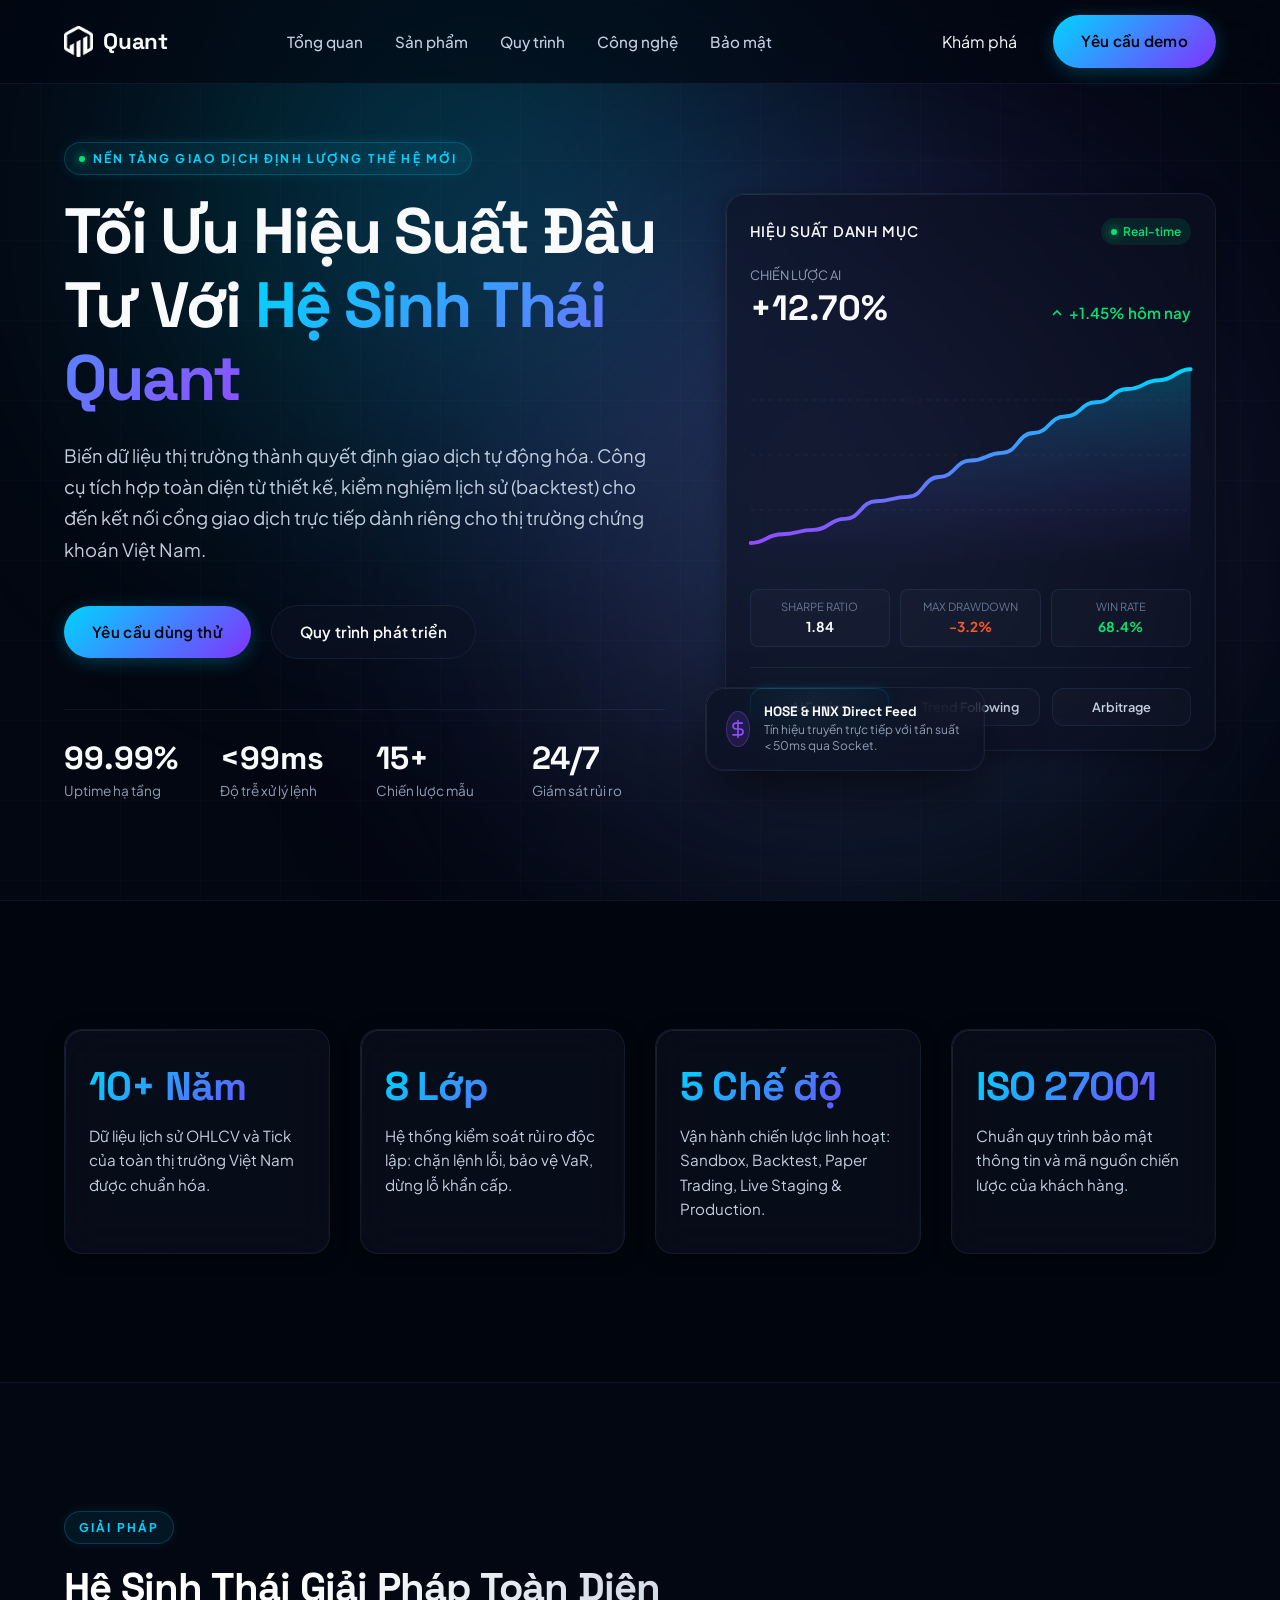
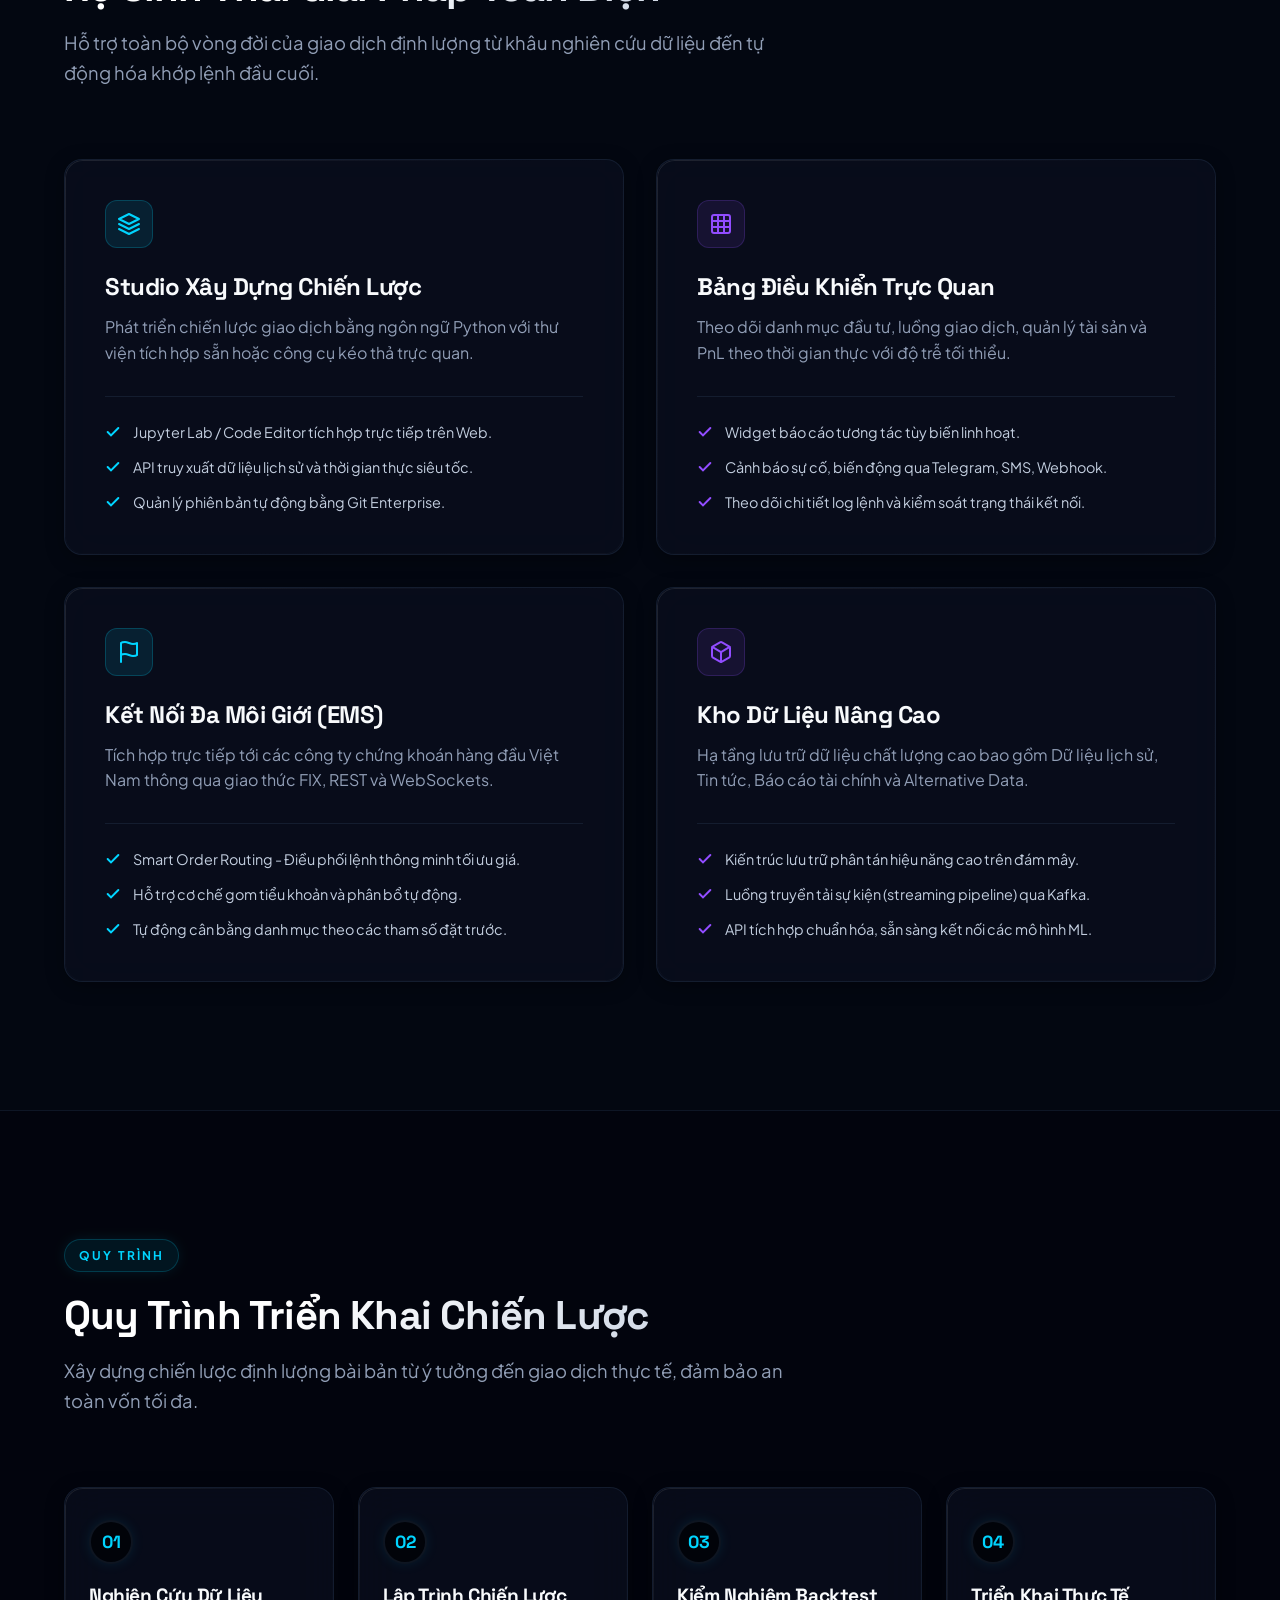
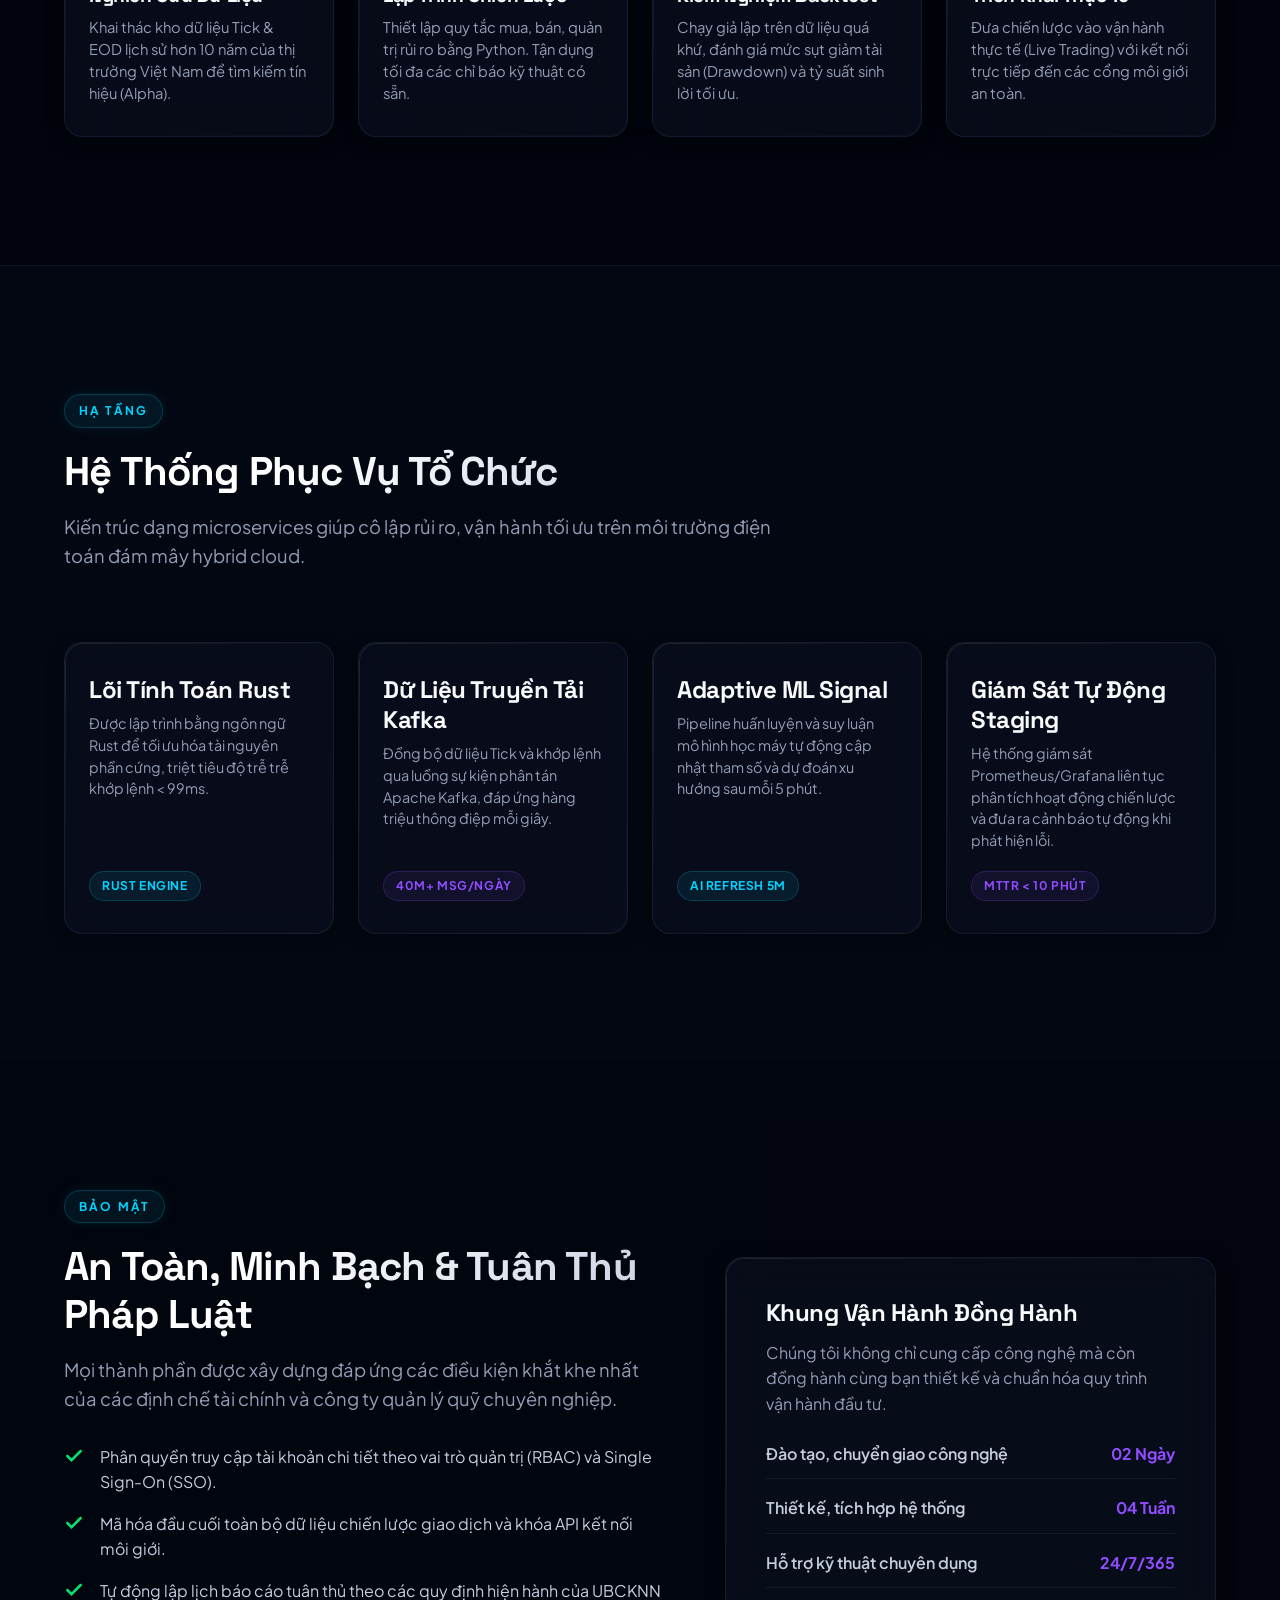
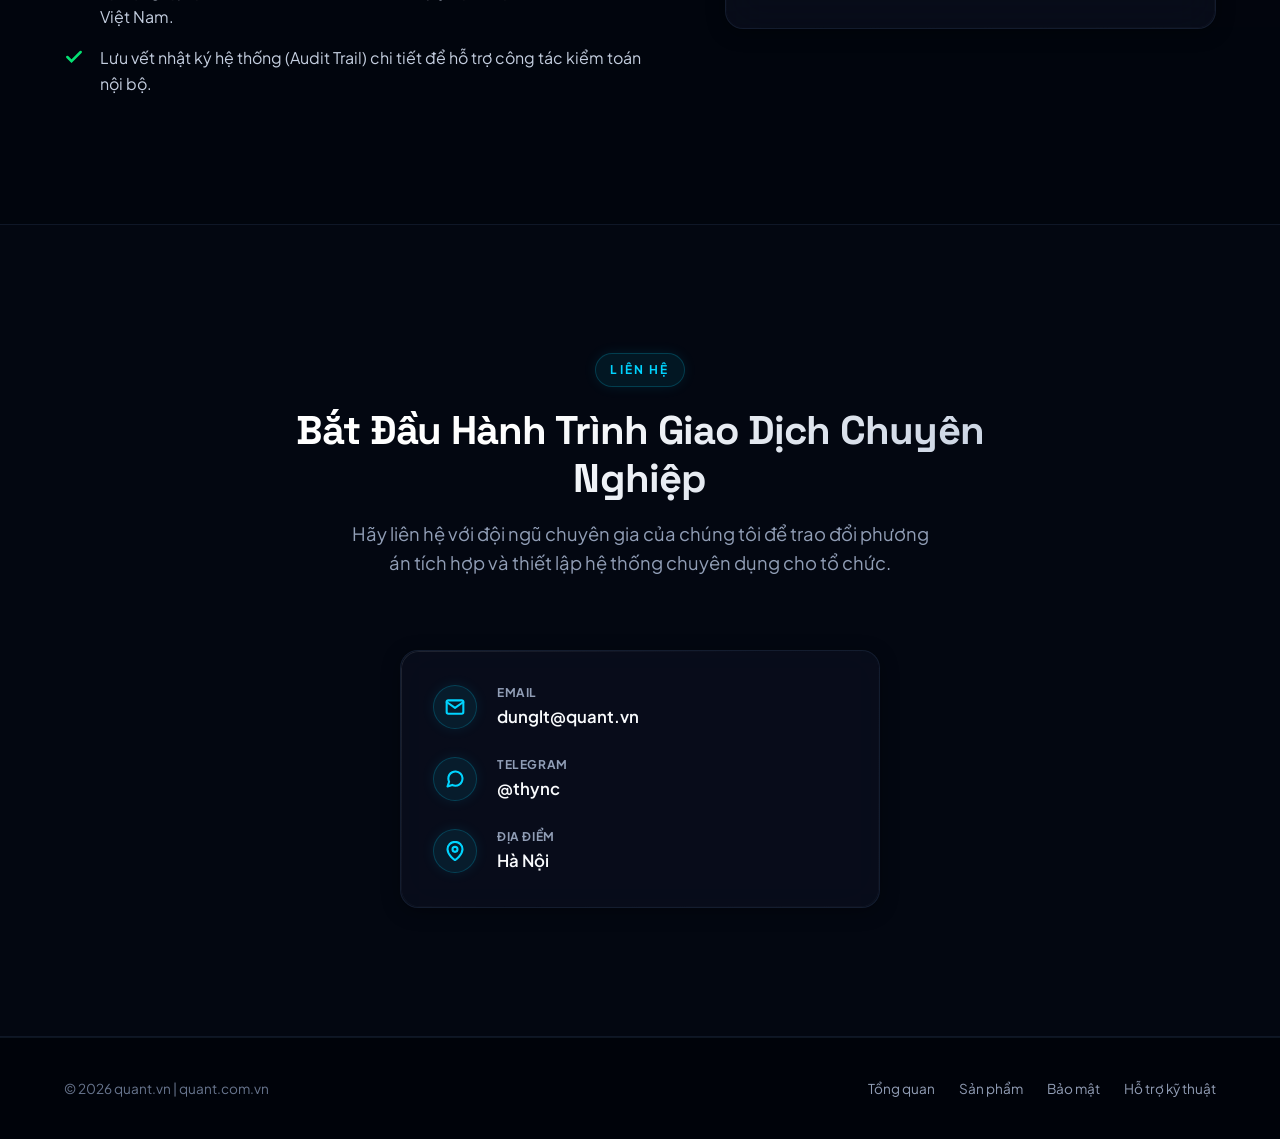
==== index.html @ c71063eb "Update UI" ====
<!DOCTYPE html>
<html lang="vi">

<head>
    <meta charset="utf-8">
    <meta name="viewport" content="width=device-width, initial-scale=1">
    <title>Quant | Hệ Sinh Thái Giao Dịch Định Lượng Chuyên Nghiệp</title>
    <meta name="description"
        content="Hệ sinh thái Quant Trading giúp triển khai giao dịch tự động, quản trị rủi ro đa tầng và tối ưu hóa hiệu suất đầu tư bằng dữ liệu thời gian thực." />
    <link rel="icon" type="image/png" href="favicon.png">

    <!-- Google Fonts -->
    <link rel="preconnect" href="https://fonts.googleapis.com">
    <link rel="preconnect" href="https://fonts.gstatic.com" crossorigin>
    <link
        href="https://fonts.googleapis.com/css2?family=Plus+Jakarta+Sans:wght@300;400;500;600;700;800&family=Space+Grotesk:wght@400;500;600;700&display=swap"
        rel="stylesheet">

    <link rel="stylesheet" href="css/normalize.css">
    <link rel="stylesheet" href="css/style.css">
</head>

<body>

    <!-- Ambient Glow Effects & Background Grid -->
    <div class="ambient-bg">
        <div class="ambient-blob blob-cyan"></div>
        <div class="ambient-blob blob-purple"></div>
        <div class="ambient-blob blob-emerald"></div>
    </div>
    <div class="grid-overlay"></div>

    <!-- Navigation Header -->
    <header class="site-header" id="site-header">
        <div class="container nav-container">
            <a class="logo" href="#tong-quan" aria-label="Quant Trading">
                <img src="images/logo.png" alt="" aria-hidden="true">
                <span>Quant</span>
            </a>

            <nav class="site-nav" id="primary-navigation" aria-label="Điều hướng chính">
                <ul>
                    <li><a href="#tong-quan">Tổng quan</a></li>
                    <li><a href="#san-pham">Sản phẩm</a></li>
                    <li><a href="#chien-luoc">Quy trình</a></li>
                    <li><a href="#nen-tang">Công nghệ</a></li>
                    <li><a href="#bao-mat">Bảo mật</a></li>
                    <li><a href="#lien-he" class="mobile-only">Liên hệ</a></li>
                </ul>
                <div class="site-nav-footer mobile-only">
                    <a class="btn btn-primary" href="#lien-he">Yêu cầu demo</a>
                </div>
            </nav>

            <div class="header-actions">
                <a class="btn-text" href="#san-pham">Khám phá</a>
                <a class="btn btn-primary" href="#lien-he">Yêu cầu demo</a>
            </div>

            <button class="nav-toggle" id="nav-toggle-btn" type="button" aria-expanded="false"
                aria-controls="primary-navigation" aria-label="Mở thực đơn">
                <span></span>
                <span></span>
                <span></span>
            </button>
        </div>
    </header>

    <main>
        <!-- Hero Section -->
        <section class="hero" id="tong-quan">
            <div class="container hero-layout">
                <div class="hero-content">
                    <span class="section-badge">
                        <span class="pulse-indicator"></span>
                        Nền tảng giao dịch định lượng thế hệ mới
                    </span>
                    <h1>Tối Ưu Hiệu Suất Đầu Tư Với <span class="text-gradient">Hệ Sinh Thái Quant</span></h1>
                    <p>Biến dữ liệu thị trường thành quyết định giao dịch tự động hóa. Công cụ tích hợp toàn diện từ
                        thiết kế, kiểm nghiệm lịch sử (backtest) cho đến kết nối cổng giao dịch trực tiếp dành riêng cho
                        thị trường chứng khoán Việt Nam.</p>

                    <div class="hero-actions">
                        <a class="btn btn-primary" href="#lien-he">Yêu cầu dùng thử</a>
                        <a class="btn btn-secondary" href="#chien-luoc">Quy trình phát triển</a>
                    </div>

                    <ul class="hero-highlights">
                        <li>
                            <strong>99.99%</strong>
                            <span>Uptime hạ tầng</span>
                        </li>
                        <li>
                            <strong>&lt;99ms</strong>
                            <span>Độ trễ xử lý lệnh</span>
                        </li>
                        <li>
                            <strong>15+</strong>
                            <span>Chiến lược mẫu</span>
                        </li>
                        <li>
                            <strong>24/7</strong>
                            <span>Giám sát rủi ro</span>
                        </li>
                    </ul>
                </div>

                <div class="hero-visual">
                    <div class="glass-card chart-widget">
                        <div class="widget-header">
                            <span class="widget-title">Hiệu suất danh mục</span>
                            <span class="widget-status">
                                <span class="pulse-indicator"></span>
                                Real-time
                            </span>
                        </div>

                        <div class="widget-display">
                            <div>
                                <span id="hero-pnl-label"
                                    style="font-size: 0.8rem; color: var(--text-muted); display: block; text-transform: uppercase; margin-bottom: 4px;">Chiến
                                    lược AI</span>
                                <div class="pnl-value" id="hero-pnl-val">+12.70%</div>
                            </div>
                            <div class="pnl-change" id="hero-pnl-change">
                                <svg width="16" height="16" viewBox="0 0 24 24" fill="none" stroke="currentColor"
                                    stroke-width="2.5">
                                    <path d="M18 15l-6-6-6 6" />
                                </svg>
                                <span>+1.45% hôm nay</span>
                            </div>
                        </div>

                        <!-- Simulated PnL Graph (SVG) -->
                        <div class="chart-container">
                            <svg class="chart-svg" id="hero-chart" viewBox="0 0 400 200">
                                <defs>
                                    <linearGradient id="chart-gradient" x1="0" y1="0" x2="0" y2="1">
                                        <stop offset="0%" stop-color="hsl(190, 100%, 50%)" />
                                        <stop offset="100%" stop-color="hsl(263, 100%, 65%)" />
                                    </linearGradient>
                                    <linearGradient id="chart-fill-gradient" x1="0" y1="0" x2="0" y2="1">
                                        <stop offset="0%" stop-color="hsla(190, 100%, 50%, 0.25)" />
                                        <stop offset="100%" stop-color="hsla(263, 100%, 65%, 0.0)" />
                                    </linearGradient>
                                </defs>
                                <!-- Grid Lines -->
                                <line x1="0" y1="50" x2="400" y2="50" class="chart-grid-line" />
                                <line x1="0" y1="100" x2="400" y2="100" class="chart-grid-line" />
                                <line x1="0" y1="150" x2="400" y2="150" class="chart-grid-line" />

                                <!-- Filled Area under Path -->
                                <path id="hero-chart-fill" class="chart-path-fill" d="M 0 200 L 0 200 Z" />
                                <!-- Stroke Path -->
                                <path id="hero-chart-line" class="chart-path-line" d="M 0 200" />
                            </svg>
                        </div>

                        <!-- Mini metrics -->
                        <div class="audit-metrics" style="margin-bottom: 20px; font-size: 0.85rem;">
                            <div
                                style="display: grid; grid-template-columns: repeat(3, 1fr); gap: 10px; text-align: center;">
                                <div
                                    style="background: rgba(255,255,255,0.02); border: 1px solid var(--border-light); padding: 8px; border-radius: var(--radius-xs);">
                                    <span
                                        style="display:block; font-size: 0.7rem; color: var(--text-dim); text-transform: uppercase;">Sharpe
                                        Ratio</span>
                                    <strong id="hero-sharpe" style="color: var(--text-primary);">1.84</strong>
                                </div>
                                <div
                                    style="background: rgba(255,255,255,0.02); border: 1px solid var(--border-light); padding: 8px; border-radius: var(--radius-xs);">
                                    <span
                                        style="display:block; font-size: 0.7rem; color: var(--text-dim); text-transform: uppercase;">Max
                                        Drawdown</span>
                                    <strong id="hero-dd" style="color: var(--accent-orange);">-3.2%</strong>
                                </div>
                                <div
                                    style="background: rgba(255,255,255,0.02); border: 1px solid var(--border-light); padding: 8px; border-radius: var(--radius-xs);">
                                    <span
                                        style="display:block; font-size: 0.7rem; color: var(--text-dim); text-transform: uppercase;">Win
                                        Rate</span>
                                    <strong id="hero-winrate" style="color: var(--tertiary);">68.4%</strong>
                                </div>
                            </div>
                        </div>

                        <!-- Selectors to switch simulation dataset -->
                        <div class="chart-selectors">
                            <button type="button" class="selector-btn active" data-strategy="ai">AI Engine</button>
                            <button type="button" class="selector-btn" data-strategy="trend">Trend Following</button>
                            <button type="button" class="selector-btn" data-strategy="arb">Arbitrage</button>
                        </div>
                    </div>

                    <!-- Floating Badge Pill -->
                    <div class="glass-card hero-badge-pill">
                        <div class="badge-pill-icon">
                            <svg width="20" height="20" viewBox="0 0 24 24" fill="none" stroke="currentColor"
                                stroke-width="2" stroke-linecap="round" stroke-linejoin="round">
                                <path d="M12 2v20M17 5H9.5a3.5 3.5 0 0 0 0 7h5a3.5 3.5 0 0 1 0 7H6" />
                            </svg>
                        </div>
                        <div class="badge-pill-content">
                            <span>HOSE &amp; HNX Direct Feed</span>
                            <p>Tín hiệu truyền trực tiếp với tần suất &lt; 50ms qua Socket.</p>
                        </div>
                    </div>
                </div>
            </div>
        </section>

        <!-- Metrics Section -->
        <section class="section metrics-section">
            <div class="container metrics-grid">
                <div class="glass-card metric-card">
                    <h3>10+ Năm</h3>
                    <p>Dữ liệu lịch sử OHLCV và Tick của toàn thị trường Việt Nam được chuẩn hóa.</p>
                </div>
                <div class="glass-card metric-card">
                    <h3>8 Lớp</h3>
                    <p>Hệ thống kiểm soát rủi ro độc lập: chặn lệnh lỗi, bảo vệ VaR, dừng lỗ khẩn cấp.</p>
                </div>
                <div class="glass-card metric-card">
                    <h3>5 Chế độ</h3>
                    <p>Vận hành chiến lược linh hoạt: Sandbox, Backtest, Paper Trading, Live Staging &amp; Production.
                    </p>
                </div>
                <div class="glass-card metric-card">
                    <h3>ISO 27001</h3>
                    <p>Chuẩn quy trình bảo mật thông tin và mã nguồn chiến lược của khách hàng.</p>
                </div>
            </div>
        </section>

        <!-- Product Features Section -->
        <section class="section" id="san-pham">
            <div class="container">
                <div class="section-heading">
                    <span class="section-badge">Giải pháp</span>
                    <h2 class="section-title">Hệ Sinh Thái Giải Pháp Toàn Diện</h2>
                    <p class="section-desc">Hỗ trợ toàn bộ vòng đời của giao dịch định lượng từ khâu nghiên cứu dữ liệu
                        đến tự động hóa khớp lệnh đầu cuối.</p>
                </div>

                <div class="features-grid">
                    <!-- Feature Card 1 -->
                    <div class="glass-card feature-card">
                        <div class="feature-header">
                            <div class="feature-icon-box">
                                <svg width="24" height="24" viewBox="0 0 24 24" fill="none" stroke="currentColor"
                                    stroke-width="2" stroke-linecap="round" stroke-linejoin="round">
                                    <polygon points="12 2 2 7 12 12 22 7 12 2" />
                                    <polyline points="2 17 12 22 22 17" />
                                    <polyline points="2 12 12 17 22 12" />
                                </svg>
                            </div>
                            <h3>Studio Xây Dựng Chiến Lược</h3>
                            <p>Phát triển chiến lược giao dịch bằng ngôn ngữ Python với thư viện tích hợp sẵn hoặc công
                                cụ kéo thả trực quan.</p>
                        </div>
                        <ul class="feature-bullets">
                            <li>
                                <svg viewBox="0 0 24 24" fill="none" stroke="currentColor" stroke-width="3"
                                    stroke-linecap="round">
                                    <polyline points="20 6 9 17 4 12" />
                                </svg>
                                Jupyter Lab / Code Editor tích hợp trực tiếp trên Web.
                            </li>
                            <li>
                                <svg viewBox="0 0 24 24" fill="none" stroke="currentColor" stroke-width="3"
                                    stroke-linecap="round">
                                    <polyline points="20 6 9 17 4 12" />
                                </svg>
                                API truy xuất dữ liệu lịch sử và thời gian thực siêu tốc.
                            </li>
                            <li>
                                <svg viewBox="0 0 24 24" fill="none" stroke="currentColor" stroke-width="3"
                                    stroke-linecap="round">
                                    <polyline points="20 6 9 17 4 12" />
                                </svg>
                                Quản lý phiên bản tự động bằng Git Enterprise.
                            </li>
                        </ul>
                    </div>

                    <!-- Feature Card 2 -->
                    <div class="glass-card feature-card">
                        <div class="feature-header">
                            <div class="feature-icon-box">
                                <svg width="24" height="24" viewBox="0 0 24 24" fill="none" stroke="currentColor"
                                    stroke-width="2" stroke-linecap="round" stroke-linejoin="round">
                                    <rect x="3" y="3" width="18" height="18" rx="2" ry="2" />
                                    <line x1="9" y1="3" x2="9" y2="21" />
                                    <line x1="15" y1="3" x2="15" y2="21" />
                                    <line x1="3" y1="9" x2="21" y2="9" />
                                    <line x1="3" y1="15" x2="21" y2="15" />
                                </svg>
                            </div>
                            <h3>Bảng Điều Khiển Trực Quan</h3>
                            <p>Theo dõi danh mục đầu tư, luồng giao dịch, quản lý tài sản và PnL theo thời gian thực với
                                độ trễ tối thiểu.</p>
                        </div>
                        <ul class="feature-bullets">
                            <li>
                                <svg viewBox="0 0 24 24" fill="none" stroke="currentColor" stroke-width="3"
                                    stroke-linecap="round">
                                    <polyline points="20 6 9 17 4 12" />
                                </svg>
                                Widget báo cáo tương tác tùy biến linh hoạt.
                            </li>
                            <li>
                                <svg viewBox="0 0 24 24" fill="none" stroke="currentColor" stroke-width="3"
                                    stroke-linecap="round">
                                    <polyline points="20 6 9 17 4 12" />
                                </svg>
                                Cảnh báo sự cố, biến động qua Telegram, SMS, Webhook.
                            </li>
                            <li>
                                <svg viewBox="0 0 24 24" fill="none" stroke="currentColor" stroke-width="3"
                                    stroke-linecap="round">
                                    <polyline points="20 6 9 17 4 12" />
                                </svg>
                                Theo dõi chi tiết log lệnh và kiểm soát trạng thái kết nối.
                            </li>
                        </ul>
                    </div>

                    <!-- Feature Card 3 -->
                    <div class="glass-card feature-card">
                        <div class="feature-header">
                            <div class="feature-icon-box">
                                <svg width="24" height="24" viewBox="0 0 24 24" fill="none" stroke="currentColor"
                                    stroke-width="2" stroke-linecap="round" stroke-linejoin="round">
                                    <path d="M4 15s1-1 4-1 5 2 8 2 4-1 4-1V3s-1 1-4 1-5-2-8-2-4 1-4 1z" />
                                    <line x1="4" y1="22" x2="4" y2="15" />
                                </svg>
                            </div>
                            <h3>Kết Nối Đa Môi Giới (EMS)</h3>
                            <p>Tích hợp trực tiếp tới các công ty chứng khoán hàng đầu Việt Nam thông qua giao thức FIX,
                                REST và WebSockets.</p>
                        </div>
                        <ul class="feature-bullets">
                            <li>
                                <svg viewBox="0 0 24 24" fill="none" stroke="currentColor" stroke-width="3"
                                    stroke-linecap="round">
                                    <polyline points="20 6 9 17 4 12" />
                                </svg>
                                Smart Order Routing - Điều phối lệnh thông minh tối ưu giá.
                            </li>
                            <li>
                                <svg viewBox="0 0 24 24" fill="none" stroke="currentColor" stroke-width="3"
                                    stroke-linecap="round">
                                    <polyline points="20 6 9 17 4 12" />
                                </svg>
                                Hỗ trợ cơ chế gom tiểu khoản và phân bổ tự động.
                            </li>
                            <li>
                                <svg viewBox="0 0 24 24" fill="none" stroke="currentColor" stroke-width="3"
                                    stroke-linecap="round">
                                    <polyline points="20 6 9 17 4 12" />
                                </svg>
                                Tự động cân bằng danh mục theo các tham số đặt trước.
                            </li>
                        </ul>
                    </div>

                    <!-- Feature Card 4 -->
                    <div class="glass-card feature-card">
                        <div class="feature-header">
                            <div class="feature-icon-box">
                                <svg width="24" height="24" viewBox="0 0 24 24" fill="none" stroke="currentColor"
                                    stroke-width="2" stroke-linecap="round" stroke-linejoin="round">
                                    <path
                                        d="M21 16V8a2 2 0 0 0-1-1.73l-7-4a2 2 0 0 0-2 0l-7 4A2 2 0 0 0 3 8v8a2 2 0 0 0 1 1.73l7 4a2 2 0 0 0 2 0l7-4A2 2 0 0 0 21 16z" />
                                    <polyline points="3.27 6.96 12 12.01 20.73 6.96" />
                                    <line x1="12" y1="22.08" x2="12" y2="12" />
                                </svg>
                            </div>
                            <h3>Kho Dữ Liệu Nâng Cao</h3>
                            <p>Hạ tầng lưu trữ dữ liệu chất lượng cao bao gồm Dữ liệu lịch sử, Tin tức, Báo cáo tài
                                chính và Alternative Data.</p>
                        </div>
                        <ul class="feature-bullets">
                            <li>
                                <svg viewBox="0 0 24 24" fill="none" stroke="currentColor" stroke-width="3"
                                    stroke-linecap="round">
                                    <polyline points="20 6 9 17 4 12" />
                                </svg>
                                Kiến trúc lưu trữ phân tán hiệu năng cao trên đám mây.
                            </li>
                            <li>
                                <svg viewBox="0 0 24 24" fill="none" stroke="currentColor" stroke-width="3"
                                    stroke-linecap="round">
                                    <polyline points="20 6 9 17 4 12" />
                                </svg>
                                Luồng truyền tải sự kiện (streaming pipeline) qua Kafka.
                            </li>
                            <li>
                                <svg viewBox="0 0 24 24" fill="none" stroke="currentColor" stroke-width="3"
                                    stroke-linecap="round">
                                    <polyline points="20 6 9 17 4 12" />
                                </svg>
                                API tích hợp chuẩn hóa, sẵn sàng kết nối các mô hình ML.
                            </li>
                        </ul>
                    </div>
                </div>
            </div>
        </section>

        <!-- Workflow Section -->
        <section class="section workflow" id="chien-luoc">
            <div class="container">
                <div class="section-heading">
                    <span class="section-badge">Quy trình</span>
                    <h2 class="section-title">Quy Trình Triển Khai Chiến Lược</h2>
                    <p class="section-desc">Xây dựng chiến lược định lượng bài bản từ ý tưởng đến giao dịch thực tế, đảm
                        bảo an toàn vốn tối đa.</p>
                </div>

                <div class="workflow-steps">
                    <div class="glass-card workflow-step-item">
                        <div class="step-num-badge">01</div>
                        <div class="step-content">
                            <h3>Nghiên Cứu Dữ Liệu</h3>
                            <p>Khai thác kho dữ liệu Tick &amp; EOD lịch sử hơn 10 năm của thị trường Việt Nam để tìm
                                kiếm tín hiệu (Alpha).</p>
                        </div>
                    </div>
                    <div class="glass-card workflow-step-item">
                        <div class="step-num-badge">02</div>
                        <div class="step-content">
                            <h3>Lập Trình Chiến Lược</h3>
                            <p>Thiết lập quy tắc mua, bán, quản trị rủi ro bằng Python. Tận dụng tối đa các chỉ báo kỹ
                                thuật có sẵn.</p>
                        </div>
                    </div>
                    <div class="glass-card workflow-step-item">
                        <div class="step-num-badge">03</div>
                        <div class="step-content">
                            <h3>Kiểm Nghiệm Backtest</h3>
                            <p>Chạy giả lập trên dữ liệu quá khứ, đánh giá mức sụt giảm tài sản (Drawdown) và tỷ suất
                                sinh lời tối ưu.</p>
                        </div>
                    </div>
                    <div class="glass-card workflow-step-item">
                        <div class="step-num-badge">04</div>
                        <div class="step-content">
                            <h3>Triển Khai Thực Tế</h3>
                            <p>Đưa chiến lược vào vận hành thực tế (Live Trading) với kết nối trực tiếp đến các cổng môi
                                giới an toàn.</p>
                        </div>
                    </div>
                </div>
            </div>
        </section>

        <!-- Architecture/Technology Section -->
        <section class="section platform" id="nen-tang">
            <div class="container">
                <div class="section-heading">
                    <span class="section-badge">Hạ tầng</span>
                    <h2 class="section-title">Hệ Thống Phục Vụ Tổ Chức</h2>
                    <p class="section-desc">Kiến trúc dạng microservices giúp cô lập rủi ro, vận hành tối ưu trên môi
                        trường điện toán đám mây hybrid cloud.</p>
                </div>

                <div class="platform-grid">
                    <!-- Core compute -->
                    <div class="glass-card platform-card">
                        <div class="platform-card-header">
                            <h3 style="margin-bottom: 8px;">Lõi Tính Toán Rust</h3>
                            <p>Được lập trình bằng ngôn ngữ Rust để tối ưu hóa tài nguyên phần cứng, triệt tiêu độ trễ
                                trễ khớp lệnh &lt; 99ms.</p>
                        </div>
                        <span class="chip-tag">Rust Engine</span>
                    </div>

                    <!-- Distributed database -->
                    <div class="glass-card platform-card">
                        <div class="platform-card-header">
                            <h3 style="margin-bottom: 8px;">Dữ Liệu Truyền Tải Kafka</h3>
                            <p>Đồng bộ dữ liệu Tick và khớp lệnh qua luồng sự kiện phân tán Apache Kafka, đáp ứng hàng
                                triệu thông điệp mỗi giây.</p>
                        </div>
                        <span class="chip-tag">40M+ Msg/Ngày</span>
                    </div>

                    <!-- Machine learning signals -->
                    <div class="glass-card platform-card">
                        <div class="platform-card-header">
                            <h3 style="margin-bottom: 8px;">Adaptive ML Signal</h3>
                            <p>Pipeline huấn luyện và suy luận mô hình học máy tự động cập nhật tham số và dự đoán xu
                                hướng sau mỗi 5 phút.</p>
                        </div>
                        <span class="chip-tag">AI Refresh 5m</span>
                    </div>

                    <!-- Observability DevOps -->
                    <div class="glass-card platform-card">
                        <div class="platform-card-header">
                            <h3 style="margin-bottom: 8px;">Giám Sát Tự Động Staging</h3>
                            <p>Hệ thống giám sát Prometheus/Grafana liên tục phân tích hoạt động chiến lược và đưa ra
                                cảnh báo tự động khi phát hiện lỗi.</p>
                        </div>
                        <span class="chip-tag">MTTR &lt; 10 Phút</span>
                    </div>
                </div>
            </div>
        </section>

        <!-- Compliance & Security Section -->
        <section class="section compliance" id="bao-mat">
            <div class="container compliance-grid">
                <div>
                    <span class="section-badge">Bảo mật</span>
                    <h2 class="section-title">An Toàn, Minh Bạch &amp; Tuân Thủ Pháp Luật</h2>
                    <p class="section-desc">Mọi thành phần được xây dựng đáp ứng các điều kiện khắt khe nhất của các
                        định chế tài chính và công ty quản lý quỹ chuyên nghiệp.</p>

                    <ul class="compliance-list">
                        <li>
                            <svg viewBox="0 0 24 24" fill="none" stroke="currentColor" stroke-width="3"
                                stroke-linecap="round">
                                <polyline points="20 6 9 17 4 12" />
                            </svg>
                            Phân quyền truy cập tài khoản chi tiết theo vai trò quản trị (RBAC) và Single Sign-On (SSO).
                        </li>
                        <li>
                            <svg viewBox="0 0 24 24" fill="none" stroke="currentColor" stroke-width="3"
                                stroke-linecap="round">
                                <polyline points="20 6 9 17 4 12" />
                            </svg>
                            Mã hóa đầu cuối toàn bộ dữ liệu chiến lược giao dịch và khóa API kết nối môi giới.
                        </li>
                        <li>
                            <svg viewBox="0 0 24 24" fill="none" stroke="currentColor" stroke-width="3"
                                stroke-linecap="round">
                                <polyline points="20 6 9 17 4 12" />
                            </svg>
                            Tự động lập lịch báo cáo tuân thủ theo các quy định hiện hành của UBCKNN Việt Nam.
                        </li>
                        <li>
                            <svg viewBox="0 0 24 24" fill="none" stroke="currentColor" stroke-width="3"
                                stroke-linecap="round">
                                <polyline points="20 6 9 17 4 12" />
                            </svg>
                            Lưu vết nhật ký hệ thống (Audit Trail) chi tiết để hỗ trợ công tác kiểm toán nội bộ.
                        </li>
                    </ul>
                </div>

                <div class="glass-card audit-card">
                    <h3>Khung Vận Hành Đồng Hành</h3>
                    <p>Chúng tôi không chỉ cung cấp công nghệ mà còn đồng hành cùng bạn thiết kế và chuẩn hóa quy trình
                        vận hành đầu tư.</p>

                    <dl class="audit-metrics">
                        <div class="audit-metric-row">
                            <dt>Đào tạo, chuyển giao công nghệ</dt>
                            <dd>02 Ngày</dd>
                        </div>
                        <div class="audit-metric-row">
                            <dt>Thiết kế, tích hợp hệ thống</dt>
                            <dd>04 Tuần</dd>
                        </div>
                        <div class="audit-metric-row">
                            <dt>Hỗ trợ kỹ thuật chuyên dụng</dt>
                            <dd>24/7/365</dd>
                        </div>
                    </dl>
                </div>
            </div>
        </section>

        <!-- CTA & Contact Section -->
        <section class="section cta" id="lien-he">
            <div class="container" style="text-align: center;">
                <div class="section-heading" style="margin-left: auto; margin-right: auto;">
                    <span class="section-badge">Liên hệ</span>
                    <h2 class="section-title">Bắt Đầu Hành Trình Giao Dịch Chuyên Nghiệp</h2>
                    <p class="section-desc" style="max-width: 600px; margin-left: auto; margin-right: auto;">Hãy liên hệ
                        với đội ngũ chuyên gia của chúng tôi để trao đổi phương án tích hợp và thiết lập hệ thống chuyên
                        dụng cho tổ chức.</p>
                </div>

                <div class="glass-card contact-card">
                    <ul class="contact-list">
                        <li class="contact-item">
                            <div class="contact-icon-wrapper">
                                <svg width="20" height="20" viewBox="0 0 24 24" fill="none" stroke="currentColor"
                                    stroke-width="2.5" stroke-linecap="round" stroke-linejoin="round">
                                    <path
                                        d="M4 4h16c1.1 0 2 .9 2 2v12c0 1.1-.9 2-2 2H4c-1.1 0-2-.9-2-2V6c0-1.1.9-2 2-2z" />
                                    <polyline points="22,6 12,13 2,6" />
                                </svg>
                            </div>
                            <div class="contact-details">
                                <span class="contact-label">Email</span>
                                <div class="contact-value"><a href="mailto:dunglt@quant.vn">dunglt@quant.vn</a></div>
                            </div>
                        </li>

                        <li class="contact-item">
                            <div class="contact-icon-wrapper">
                                <svg width="20" height="20" viewBox="0 0 24 24" fill="none" stroke="currentColor"
                                    stroke-width="2.5" stroke-linecap="round" stroke-linejoin="round">
                                    <path
                                        d="M21 11.5a8.38 8.38 0 0 1-.9 3.8 8.5 8.5 0 0 1-7.6 4.7 8.38 8.38 0 0 1-3.8-.9L3 21l1.9-5.7a8.38 8.38 0 0 1-.9-3.8 8.5 8.5 0 0 1 4.7-7.6 8.38 8.38 0 0 1 3.8-.9h.5a8.48 8.48 0 0 1 8 8v.5z" />
                                </svg>
                            </div>
                            <div class="contact-details">
                                <span class="contact-label">Telegram</span>
                                <div class="contact-value"><a href="https://t.me/thync" target="_blank"
                                        rel="noopener">@thync</a></div>
                            </div>
                        </li>

                        <li class="contact-item">
                            <div class="contact-icon-wrapper">
                                <svg width="20" height="20" viewBox="0 0 24 24" fill="none" stroke="currentColor"
                                    stroke-width="2.5" stroke-linecap="round" stroke-linejoin="round">
                                    <path d="M21 10c0 7-9 13-9 13s-9-6-9-13a9 9 0 0 1 18 0z" />
                                    <circle cx="12" cy="10" r="3" />
                                </svg>
                            </div>
                            <div class="contact-details">
                                <span class="contact-label">Địa điểm</span>
                                <div class="contact-value">Hà Nội</div>
                            </div>
                        </li>
                    </ul>
                </div>
            </div>
        </section>
    </main>

    <!-- Footer -->
    <footer class="site-footer">
        <div class="container footer-layout">
            <div class="footer-copyright">
                © <span id="current-year"></span> quant.vn | quant.com.vn
            </div>

            <div class="footer-links">
                <a href="#tong-quan">Tổng quan</a>
                <a href="#san-pham">Sản phẩm</a>
                <a href="#bao-mat">Bảo mật</a>
                <a href="mailto:dunglt@quant.vn">Hỗ trợ kỹ thuật</a>
            </div>
        </div>
    </footer>

    <!-- Interactive Javascript Logics -->
    <script>
        document.addEventListener('DOMContentLoaded', () => {

            // 1. Current Year Auto Update
            const yearElement = document.getElementById('current-year');
            if (yearElement) {
                yearElement.textContent = new Date().getFullYear();
            }

            // 2. Header Scroll Effect
            const header = document.getElementById('site-header');
            window.addEventListener('scroll', () => {
                if (window.scrollY > 20) {
                    header.classList.add('scrolled');
                } else {
                    header.classList.remove('scrolled');
                }
            });

            // 3. Mobile Navigation Drawer Toggle
            const navToggle = document.getElementById('nav-toggle-btn');
            const primaryNav = document.getElementById('primary-navigation');

            if (navToggle && primaryNav) {
                navToggle.addEventListener('click', () => {
                    const isOpen = primaryNav.classList.toggle('open');
                    navToggle.classList.toggle('open');
                    navToggle.setAttribute('aria-expanded', isOpen.toString());
                });

                // Close menu when clicking nav link
                primaryNav.querySelectorAll('a').forEach(link => {
                    link.addEventListener('click', () => {
                        primaryNav.classList.remove('open');
                        navToggle.classList.remove('open');
                        navToggle.setAttribute('aria-expanded', 'false');
                    });
                });
            }

            // 4. Hero Simulated PnL Interactive Chart Switcher
            const strategyData = {
                ai: {
                    label: "Chiến lược AI Adaptive",
                    pnl: "+24.85%",
                    change: "+1.92% hôm nay",
                    changeNegative: false,
                    sharpe: "2.14",
                    dd: "-2.8%",
                    winrate: "72.5%",
                    points: [180, 172, 168, 158, 142, 138, 120, 105, 98, 80, 65, 52, 40, 32, 22]
                },
                trend: {
                    label: "Chiến lược Trend Following",
                    pnl: "+15.30%",
                    change: "+0.45% hôm nay",
                    changeNegative: false,
                    sharpe: "1.72",
                    dd: "-4.5%",
                    winrate: "62.8%",
                    points: [185, 178, 180, 162, 150, 155, 130, 138, 115, 100, 108, 85, 90, 72, 58]
                },
                arb: {
                    label: "Chiến lược Arbitrage",
                    pnl: "+9.12%",
                    change: "-0.05% hôm nay",
                    changeNegative: true,
                    sharpe: "3.48",
                    dd: "-0.9%",
                    winrate: "91.2%",
                    points: [175, 168, 160, 153, 145, 138, 130, 122, 115, 107, 99, 92, 84, 76, 68]
                }
            };

            const heroPnlLabel = document.getElementById('hero-pnl-label');
            const heroPnlVal = document.getElementById('hero-pnl-val');
            const heroPnlChange = document.getElementById('hero-pnl-change');
            const heroSharpe = document.getElementById('hero-sharpe');
            const heroDd = document.getElementById('hero-dd');
            const heroWinrate = document.getElementById('hero-winrate');
            const heroLine = document.getElementById('hero-chart-line');
            const heroFill = document.getElementById('hero-chart-fill');
            const strategySelectors = document.querySelectorAll('.selector-btn');

            function drawPath(points, width = 400, height = 200) {
                const totalPoints = points.length;
                const xSpacing = width / (totalPoints - 1);
                let dPath = `M 0 ${points[0]}`;
                let dFill = `M 0 200 L 0 ${points[0]}`;
                for (let i = 1; i < totalPoints; i++) {
                    const x = i * xSpacing;
                    const y = points[i];
                    const prevX = (i - 1) * xSpacing;
                    const prevY = points[i - 1];
                    const cpX1 = prevX + xSpacing / 2;
                    const cpY1 = prevY;
                    const cpX2 = x - xSpacing / 2;
                    const cpY2 = y;
                    dPath += ` C ${cpX1} ${cpY1}, ${cpX2} ${cpY2}, ${x} ${y}`;
                    dFill += ` C ${cpX1} ${cpY1}, ${cpX2} ${cpY2}, ${x} ${y}`;
                }
                dFill += ` L ${width} 200 L 0 200 Z`;
                return { line: dPath, fill: dFill };
            }

            let animId = null;
            function animatePath(targetStrategy) {
                const startPoints = [...currentPoints];
                const endPoints = strategyData[targetStrategy].points;
                const duration = 500;
                const startTime = performance.now();
                if (animId) cancelAnimationFrame(animId);
                function step(now) {
                    const elapsed = now - startTime;
                    const progress = Math.min(elapsed / duration, 1);
                    const ease = 1 - Math.pow(1 - progress, 3);
                    const interpolated = startPoints.map((val, idx) => {
                        const target = endPoints[idx];
                        return val + (target - val) * ease;
                    });
                    currentPoints = interpolated;
                    const paths = drawPath(currentPoints);
                    heroLine.setAttribute('d', paths.line);
                    heroFill.setAttribute('d', paths.fill);
                    if (progress < 1) {
                        animId = requestAnimationFrame(step);
                    }
                }
                animId = requestAnimationFrame(step);
            }

            let currentPoints = [...strategyData.ai.points];
            const initialPaths = drawPath(currentPoints);
            heroLine.setAttribute('d', initialPaths.line);
            heroFill.setAttribute('d', initialPaths.fill);

            strategySelectors.forEach(btn => {
                btn.addEventListener('click', (e) => {
                    const targetStrategy = btn.getAttribute('data-strategy');
                    if (!targetStrategy || !strategyData[targetStrategy]) return;
                    strategySelectors.forEach(b => b.classList.remove('active'));
                    btn.classList.add('active');
                    const data = strategyData[targetStrategy];
                    heroPnlLabel.textContent = data.label;
                    heroPnlVal.textContent = data.pnl;
                    heroPnlChange.querySelector('span').textContent = data.change;
                    if (data.changeNegative) {
                        heroPnlChange.classList.add('negative');
                        heroPnlChange.querySelector('svg').style.transform = 'rotate(180deg)';
                    } else {
                        heroPnlChange.classList.remove('negative');
                        heroPnlChange.querySelector('svg').style.transform = 'rotate(0deg)';
                    }
                    heroSharpe.textContent = data.sharpe;
                    heroDd.textContent = data.dd;
                    heroWinrate.textContent = data.winrate;
                    animatePath(targetStrategy);
                });
            });
        });
    </script>
    <style>
        /* Spinning helper for simulation loading */
        @keyframes spin {
            from {
                transform: rotate(0deg);
            }

            to {
                transform: rotate(360deg);
            }
        }

        /* Mobile-only nav element styling helper */
        @media (min-width: 821px) {
            .mobile-only {
                display: none !important;
            }
        }
    </style>
</body>

</html>
---- css/style.css ----
/* ==========================================================================
   DESIGN SYSTEM & VARIABLES (Premium Dark / Cyber Finance Vibe)
   ========================================================================== */
:root {
  /* Colors - Base */
  --bg-dark: hsl(224, 71%, 4%);
  --bg-darker: hsl(224, 80%, 2%);
  --bg-card: hsla(223, 47%, 9%, 0.6);
  --bg-card-solid: hsl(223, 47%, 8%);
  --bg-card-hover: hsla(223, 45%, 14%, 0.75);
  
  /* Colors - Text */
  --text-primary: hsl(210, 40%, 98%);
  --text-secondary: hsl(217, 30%, 82%);
  --text-muted: hsl(218, 20%, 64%);
  --text-dim: hsl(218, 16%, 48%);
  
  /* Colors - Accents & Brand */
  --primary: hsl(190, 100%, 50%);         /* Cyan */
  --primary-rgb: 0, 242, 254;
  --secondary: hsl(263, 100%, 65%);       /* Purple/Violet */
  --secondary-rgb: 139, 92, 246;
  --tertiary: hsl(150, 96%, 45%);         /* Emerald Success */
  --tertiary-rgb: 16, 185, 129;
  --accent-orange: hsl(14, 100%, 57%);    /* Warning/Orange */
  
  /* Border & Gradients */
  --border-light: hsla(217, 30%, 50%, 0.15);
  --border-glow: hsla(190, 100%, 50%, 0.25);
  --border-glow-secondary: hsla(263, 100%, 65%, 0.2);
  
  --gradient-primary: linear-gradient(135deg, hsl(190, 100%, 50%) 0%, hsl(263, 100%, 60%) 100%);
  --gradient-text: linear-gradient(135deg, #ffffff 30%, hsl(217, 30%, 82%) 100%);
  --gradient-accent-text: linear-gradient(135deg, hsl(190, 100%, 50%) 0%, hsl(263, 100%, 65%) 100%);
  --gradient-glow: radial-gradient(circle, hsla(190, 100%, 50%, 0.15) 0%, transparent 70%);
  --gradient-glow-purple: radial-gradient(circle, hsla(263, 100%, 65%, 0.15) 0%, transparent 70%);
  
  /* Dimensions & Spacing */
  --radius-xs: 8px;
  --radius-sm: 12px;
  --radius-md: 18px;
  --radius-lg: 28px;
  --radius-xl: 36px;
  --header-height: 84px;
  
  /* Shadows & Filters */
  --shadow-sm: 0 4px 20px -2px rgba(0, 0, 0, 0.4);
  --shadow-md: 0 12px 30px -4px rgba(0, 0, 0, 0.5);
  --shadow-lg: 0 24px 60px -10px rgba(0, 0, 0, 0.7);
  --shadow-glow: 0 0 25px -5px hsla(190, 100%, 50%, 0.2);
  
  --glass-blur: blur(20px);
}

/* ==========================================================================
   RESET & FOUNDATIONS
   ========================================================================== */
*, *::before, *::after {
  box-sizing: border-box;
  margin: 0;
  padding: 0;
}

html {
  font-size: 16px;
  scroll-behavior: smooth;
  height: 100%;
}

body {
  font-family: 'Plus Jakarta Sans', system-ui, -apple-system, sans-serif;
  background-color: var(--bg-dark);
  color: var(--text-secondary);
  line-height: 1.6;
  overflow-x: hidden;
  -webkit-font-smoothing: antialiased;
  min-height: 100vh;
}

/* Custom Scrollbar */
::-webkit-scrollbar {
  width: 8px;
}
::-webkit-scrollbar-track {
  background: var(--bg-darker);
}
::-webkit-scrollbar-thumb {
  background: hsl(223, 30%, 18%);
  border-radius: var(--radius-xs);
}
::-webkit-scrollbar-thumb:hover {
  background: hsl(190, 100%, 50%, 0.6);
}

/* Base interactive elements reset */
a {
  color: inherit;
  text-decoration: none;
  transition: all 0.3s cubic-bezier(0.16, 1, 0.3, 1);
}

button, input, select, textarea {
  font-family: inherit;
  font-size: inherit;
  color: inherit;
  background: none;
  border: none;
  outline: none;
}

ul {
  list-style: none;
}

/* Typography Headings */
h1, h2, h3, h4, h5, h6 {
  font-family: 'Space Grotesk', sans-serif;
  color: var(--text-primary);
  font-weight: 700;
  line-height: 1.25;
  letter-spacing: -0.02em;
}

h1 {
  font-size: clamp(2.5rem, 5vw, 4rem);
  line-height: 1.15;
}

h2 {
  font-size: clamp(1.8rem, 3.5vw, 2.5rem);
  line-height: 1.2;
}

h3 {
  font-size: clamp(1.25rem, 2vw, 1.5rem);
}

p {
  font-weight: 400;
  color: var(--text-muted);
}

/* ==========================================================================
   AMBIENT BACKGROUNDS
   ========================================================================== */
.ambient-bg {
  position: fixed;
  inset: 0;
  z-index: -1;
  pointer-events: none;
  overflow: hidden;
}

.ambient-blob {
  position: absolute;
  border-radius: 50%;
  filter: blur(140px);
  opacity: 0.25;
  animation: float-ambient 25s infinite alternate ease-in-out;
}

.blob-cyan {
  top: -10%;
  left: 15%;
  width: 45vw;
  height: 45vw;
  background: var(--primary);
  animation-duration: 35s;
}

.blob-purple {
  bottom: 10%;
  right: 10%;
  width: 50vw;
  height: 50vw;
  background: var(--secondary);
  animation-duration: 40s;
  animation-delay: -5s;
}

.blob-emerald {
  top: 40%;
  left: 50%;
  width: 35vw;
  height: 35vw;
  background: var(--tertiary);
  animation-duration: 30s;
  animation-delay: -10s;
  opacity: 0.15;
}

@keyframes float-ambient {
  0% { transform: translate(0, 0) scale(1); }
  50% { transform: translate(8%, 10%) scale(1.15); }
  100% { transform: translate(-5%, -5%) scale(0.9); }
}

/* Grid overlay pattern */
.grid-overlay {
  position: fixed;
  inset: 0;
  background-image: 
    linear-gradient(rgba(255, 255, 255, 0.015) 1px, transparent 1px),
    linear-gradient(90deg, rgba(255, 255, 255, 0.015) 1px, transparent 1px);
  background-size: 80px 80px;
  background-position: center top;
  z-index: -1;
  pointer-events: none;
}

/* ==========================================================================
   LAYOUT CONTAINERS & UTILITIES
   ========================================================================== */
.container {
  width: 100%;
  max-width: 1200px;
  margin-left: auto;
  margin-right: auto;
  padding-left: 24px;
  padding-right: 24px;
}

.section {
  padding: clamp(5rem, 10vw, 8.5rem) 0;
  position: relative;
}

.glass-panel {
  background: var(--bg-card);
  backdrop-filter: var(--glass-blur);
  -webkit-backdrop-filter: var(--glass-blur);
  border: 1px solid var(--border-light);
  box-shadow: var(--shadow-md);
}

.glass-card {
  background: var(--bg-card);
  backdrop-filter: var(--glass-blur);
  -webkit-backdrop-filter: var(--glass-blur);
  border: 1px solid var(--border-light);
  border-radius: var(--radius-md);
  box-shadow: var(--shadow-sm);
  transition: all 0.4s cubic-bezier(0.16, 1, 0.3, 1);
  position: relative;
  overflow: hidden;
}

.glass-card::before {
  content: '';
  position: absolute;
  inset: 0;
  border-radius: inherit;
  padding: 1px;
  background: linear-gradient(135deg, hsla(0, 0%, 100%, 0.1), transparent, hsla(0, 0%, 100%, 0.03));
  -webkit-mask: linear-gradient(#fff 0 0) content-box, linear-gradient(#fff 0 0);
  -webkit-mask-composite: xor;
  mask-composite: exclude;
  pointer-events: none;
  transition: opacity 0.4s ease;
}

.glass-card:hover {
  transform: translateY(-5px);
  border-color: var(--border-glow);
  box-shadow: var(--shadow-md), var(--shadow-glow);
  background: var(--bg-card-hover);
}

/* Section Header Typography */
.section-heading {
  max-width: 720px;
  margin-bottom: clamp(3rem, 6vw, 4.5rem);
}

.section-badge {
  display: inline-flex;
  align-items: center;
  gap: 8px;
  font-size: 0.75rem;
  font-weight: 700;
  text-transform: uppercase;
  letter-spacing: 0.18em;
  color: var(--primary);
  background: hsla(190, 100%, 50%, 0.08);
  border: 1px solid hsla(190, 100%, 50%, 0.2);
  padding: 6px 14px;
  border-radius: 100px;
  margin-bottom: 20px;
  box-shadow: 0 0 15px -3px hsla(190, 100%, 50%, 0.15);
}

.section-title {
  background: var(--gradient-text);
  -webkit-background-clip: text;
  -webkit-text-fill-color: transparent;
  margin-bottom: 16px;
}

.section-desc {
  font-size: clamp(1rem, 2vw, 1.15rem);
  color: var(--text-muted);
}

.text-gradient {
  background: var(--gradient-accent-text);
  -webkit-background-clip: text;
  -webkit-text-fill-color: transparent;
}

/* ==========================================================================
   BUTTONS (Interactive Glow / Glass Styles)
   ========================================================================== */
.btn {
  display: inline-flex;
  align-items: center;
  justify-content: center;
  gap: 10px;
  padding: 14px 28px;
  border-radius: 100px;
  font-weight: 600;
  font-size: 0.95rem;
  letter-spacing: 0.02em;
  cursor: pointer;
  position: relative;
  overflow: hidden;
  transition: all 0.3s cubic-bezier(0.16, 1, 0.3, 1);
}

.btn-primary {
  background: var(--gradient-primary);
  color: var(--bg-darker);
  box-shadow: 0 4px 20px -2px hsla(190, 100%, 50%, 0.3);
}

.btn-primary::after {
  content: '';
  position: absolute;
  inset: 0;
  background: linear-gradient(90deg, transparent, rgba(255, 255, 255, 0.3), transparent);
  transform: translateX(-100%);
  transition: transform 0.6s ease;
}

.btn-primary:hover {
  transform: translateY(-3px);
  box-shadow: 0 12px 28px -4px hsla(190, 100%, 50%, 0.45), var(--shadow-glow);
}

.btn-primary:hover::after {
  transform: translateX(100%);
}

.btn-secondary {
  background: hsla(223, 47%, 9%, 0.5);
  color: var(--text-primary);
  border: 1px solid var(--border-light);
  backdrop-filter: var(--glass-blur);
}

.btn-secondary:hover {
  transform: translateY(-3px);
  border-color: var(--primary);
  background: hsla(223, 47%, 14%, 0.7);
  box-shadow: var(--shadow-md), 0 0 15px -3px hsla(190, 100%, 50%, 0.2);
}

.btn-text {
  color: var(--text-primary);
  padding: 10px 20px;
}

.btn-text:hover {
  color: var(--primary);
  transform: translateX(3px);
}

/* ==========================================================================
   HEADER & NAVIGATION
   ========================================================================== */
.site-header {
  position: fixed;
  top: 0;
  left: 0;
  right: 0;
  height: var(--header-height);
  z-index: 100;
  border-bottom: 1px solid var(--border-light);
  background: hsla(224, 71%, 4%, 0.65);
  backdrop-filter: var(--glass-blur);
  -webkit-backdrop-filter: var(--glass-blur);
  transition: all 0.3s ease;
}

.site-header.scrolled {
  height: 72px;
  background: hsla(224, 71%, 2%, 0.85);
  border-color: rgba(255, 255, 255, 0.05);
  box-shadow: var(--shadow-md);
}

.nav-container {
  display: flex;
  align-items: center;
  justify-content: space-between;
  height: 100%;
}

.logo {
  display: flex;
  align-items: center;
  gap: 10px;
  font-family: 'Space Grotesk', sans-serif;
  font-size: 1.4rem;
  font-weight: 700;
  color: var(--text-primary);
}

.logo img {
  height: 32px;
  width: auto;
  object-fit: contain;
}

.logo span {
  letter-spacing: -0.01em;
}

.site-nav ul {
  display: flex;
  align-items: center;
  gap: 32px;
}

.site-nav a {
  font-size: 0.95rem;
  font-weight: 500;
  color: var(--text-secondary);
  position: relative;
  padding: 6px 0;
}

.site-nav a::after {
  content: '';
  position: absolute;
  bottom: 0;
  left: 0;
  width: 100%;
  height: 2px;
  background: var(--gradient-primary);
  transform: scaleX(0);
  transform-origin: right;
  transition: transform 0.3s cubic-bezier(0.16, 1, 0.3, 1);
}

.site-nav a:hover {
  color: var(--text-primary);
}

.site-nav a:hover::after {
  transform: scaleX(1);
  transform-origin: left;
}

/* Nav Actions (Demo button) */
.header-actions {
  display: flex;
  align-items: center;
  gap: 16px;
}

/* Mobile Toggle Hamburger */
.nav-toggle {
  display: none;
  flex-direction: column;
  justify-content: space-between;
  width: 24px;
  height: 18px;
  cursor: pointer;
  z-index: 110;
}

.nav-toggle span {
  display: block;
  width: 100%;
  height: 2px;
  background-color: var(--text-primary);
  border-radius: 4px;
  transition: all 0.3s ease;
}

/* Hamburger Active/Open state */
.nav-toggle.open span:nth-child(1) {
  transform: translateY(8px) rotate(45deg);
}

.nav-toggle.open span:nth-child(2) {
  opacity: 0;
}

.nav-toggle.open span:nth-child(3) {
  transform: translateY(-8px) rotate(-45deg);
}

/* ==========================================================================
   HERO SECTION
   ========================================================================== */
.hero {
  min-height: 100vh;
  display: flex;
  align-items: center;
  padding-top: calc(var(--header-height) + 40px);
  padding-bottom: 80px;
  position: relative;
}

.hero-layout {
  display: grid;
  grid-template-columns: 1.1fr 0.9fr;
  gap: 60px;
  align-items: center;
}

.hero-content {
  display: flex;
  flex-direction: column;
  align-items: flex-start;
}

.hero-content h1 {
  margin-bottom: 24px;
  letter-spacing: -0.03em;
}

.hero-content p {
  font-size: 1.15rem;
  line-height: 1.7;
  margin-bottom: 40px;
  color: var(--text-secondary);
}

.hero-actions {
  display: flex;
  align-items: center;
  gap: 20px;
  margin-bottom: 50px;
}

/* Stats list under Hero */
.hero-highlights {
  display: grid;
  grid-template-columns: repeat(4, 1fr);
  gap: 24px;
  width: 100%;
  border-top: 1px solid var(--border-light);
  padding-top: 32px;
}

.hero-highlights li {
  display: flex;
  flex-direction: column;
}

.hero-highlights strong {
  font-family: 'Space Grotesk', sans-serif;
  font-size: 2rem;
  font-weight: 700;
  color: var(--text-primary);
  line-height: 1;
  margin-bottom: 6px;
}

.hero-highlights span {
  font-size: 0.85rem;
  color: var(--text-muted);
}

/* Hero Visual: Live simulated PnL widget */
.hero-visual {
  position: relative;
}

.chart-widget {
  padding: 24px;
}

.widget-header {
  display: flex;
  align-items: center;
  justify-content: space-between;
  margin-bottom: 20px;
}

.widget-title {
  display: flex;
  align-items: center;
  gap: 8px;
  font-size: 0.9rem;
  font-weight: 600;
  color: var(--text-primary);
  text-transform: uppercase;
  letter-spacing: 0.05em;
}

.widget-status {
  display: inline-flex;
  align-items: center;
  gap: 6px;
  font-size: 0.75rem;
  font-weight: 600;
  color: var(--tertiary);
  background: hsla(150, 96%, 45%, 0.1);
  padding: 4px 10px;
  border-radius: 100px;
}

.pulse-indicator {
  width: 6px;
  height: 6px;
  border-radius: 50%;
  background-color: var(--tertiary);
  box-shadow: 0 0 10px var(--tertiary);
  animation: pulse-ring 2s infinite;
}

@keyframes pulse-ring {
  0% { transform: scale(0.95); box-shadow: 0 0 0 0 rgba(16, 185, 129, 0.7); }
  70% { transform: scale(1); box-shadow: 0 0 0 6px rgba(16, 185, 129, 0); }
  100% { transform: scale(0.95); box-shadow: 0 0 0 0 rgba(16, 185, 129, 0); }
}

/* Simulated dynamic PnL display */
.widget-display {
  display: flex;
  align-items: flex-end;
  justify-content: space-between;
  margin-bottom: 20px;
}

.pnl-value {
  font-family: 'Space Grotesk', sans-serif;
  font-size: 2.2rem;
  font-weight: 700;
  color: var(--text-primary);
  line-height: 1;
}

.pnl-change {
  font-size: 0.95rem;
  font-weight: 600;
  color: var(--tertiary);
  display: flex;
  align-items: center;
  gap: 4px;
}

.pnl-change.negative {
  color: var(--accent-orange);
}

/* SVG Chart Container */
.chart-container {
  height: 220px;
  width: 100%;
  position: relative;
  margin-bottom: 24px;
}

.chart-svg {
  width: 100%;
  height: 100%;
  overflow: visible;
}

.chart-path-line {
  fill: none;
  stroke: url(#chart-gradient);
  stroke-width: 3.5;
  stroke-linecap: round;
  transition: d 0.5s ease-in-out;
}

.chart-path-fill {
  fill: url(#chart-fill-gradient);
  transition: d 0.5s ease-in-out;
}

.chart-grid-line {
  stroke: rgba(255, 255, 255, 0.05);
  stroke-width: 1;
  stroke-dasharray: 4,4;
}

/* Strategy Toggles for Hero chart */
.chart-selectors {
  display: grid;
  grid-template-columns: repeat(3, 1fr);
  gap: 12px;
  border-top: 1px solid var(--border-light);
  padding-top: 20px;
}

.selector-btn {
  font-size: 0.8rem;
  font-weight: 600;
  padding: 10px;
  border-radius: var(--radius-sm);
  background: rgba(255, 255, 255, 0.02);
  border: 1px solid var(--border-light);
  color: var(--text-secondary);
  text-align: center;
  transition: all 0.3s ease;
  cursor: pointer;
}

.selector-btn.active {
  background: hsla(190, 100%, 50%, 0.1);
  border-color: var(--primary);
  color: var(--text-primary);
  box-shadow: 0 0 12px -3px hsla(190, 100%, 50%, 0.3);
}

.selector-btn:hover:not(.active) {
  background: rgba(255, 255, 255, 0.05);
  border-color: rgba(255, 255, 255, 0.15);
  color: var(--text-primary);
}

/* Floating AI Engine pill widget */
.hero-badge-pill {
  position: absolute;
  bottom: -20px;
  left: -20px;
  display: flex;
  align-items: center;
  gap: 14px;
  padding: 16px 20px;
  border-radius: var(--radius-md);
  max-width: 280px;
  box-shadow: var(--shadow-lg);
  animation: hover-float 6s infinite ease-in-out;
}

.badge-pill-icon {
  width: 36px;
  height: 36px;
  border-radius: 50%;
  background: hsla(263, 100%, 65%, 0.15);
  border: 1px solid hsla(263, 100%, 65%, 0.3);
  display: flex;
  align-items: center;
  justify-content: center;
  color: var(--secondary);
}

.badge-pill-content span {
  display: block;
  font-family: 'Space Grotesk', sans-serif;
  font-weight: 700;
  font-size: 0.85rem;
  color: var(--text-primary);
  line-height: 1.2;
}

.badge-pill-content p {
  font-size: 0.75rem;
  color: var(--text-muted);
  line-height: 1.3;
  margin-top: 2px;
}

@keyframes hover-float {
  0% { transform: translateY(0); }
  50% { transform: translateY(-10px); }
  100% { transform: translateY(0); }
}

/* ==========================================================================
   METRICS SECTION (Quick Counter/Stats Grid)
   ========================================================================== */
.metrics-section {
  position: relative;
  background: hsla(224, 71%, 2%, 0.4);
  border-top: 1px solid var(--border-light);
  border-bottom: 1px solid var(--border-light);
  z-index: 10;
}

.metrics-grid {
  display: grid;
  grid-template-columns: repeat(4, 1fr);
  gap: 30px;
}

.metric-card {
  padding: 32px 24px;
  text-align: left;
}

.metric-card h3 {
  font-size: 2.5rem;
  font-weight: 700;
  background: var(--gradient-primary);
  -webkit-background-clip: text;
  -webkit-text-fill-color: transparent;
  margin-bottom: 12px;
}

.metric-card p {
  font-size: 0.95rem;
  color: var(--text-secondary);
}

/* ==========================================================================
   PRODUCT FEATURES & STRATEGY SHOWROOM
   ========================================================================== */
.features-grid {
  display: grid;
  grid-template-columns: repeat(2, 1fr);
  gap: 32px;
}

.feature-card {
  padding: 40px;
  display: flex;
  flex-direction: column;
  justify-content: space-between;
}

.feature-header {
  margin-bottom: 30px;
}

.feature-icon-box {
  width: 48px;
  height: 48px;
  border-radius: var(--radius-sm);
  background: hsla(190, 100%, 50%, 0.1);
  border: 1px solid hsla(190, 100%, 50%, 0.2);
  display: flex;
  align-items: center;
  justify-content: center;
  color: var(--primary);
  margin-bottom: 24px;
}

.feature-card:nth-child(even) .feature-icon-box {
  background: hsla(263, 100%, 65%, 0.1);
  border-color: hsla(263, 100%, 65%, 0.2);
  color: var(--secondary);
}

.feature-card h3 {
  margin-bottom: 12px;
}

.feature-card p {
  font-size: 1rem;
}

.feature-bullets {
  display: flex;
  flex-direction: column;
  gap: 12px;
  border-top: 1px solid var(--border-light);
  padding-top: 24px;
}

.feature-bullets li {
  display: flex;
  align-items: center;
  gap: 12px;
  font-size: 0.9rem;
  color: var(--text-secondary);
}

.feature-bullets svg {
  width: 16px;
  height: 16px;
  color: var(--primary);
  flex-shrink: 0;
}

.feature-card:nth-child(even) .feature-bullets svg {
  color: var(--secondary);
}

/* ==========================================================================
   WORKFLOW & INTERACTIVE BACKTEST SIMULATOR
   ========================================================================== */
.workflow {
  background: hsla(224, 71%, 2%, 0.3);
  border-top: 1px solid var(--border-light);
  border-bottom: 1px solid var(--border-light);
}

/* Step progress list (Horizontal Grid) */
.workflow-steps {
  display: grid;
  grid-template-columns: repeat(4, 1fr);
  gap: 24px;
  position: relative;
}

.workflow-step-item {
  padding: 32px 24px;
  display: flex;
  flex-direction: column;
  align-items: flex-start;
  gap: 20px;
  height: 100%;
}

.step-num-badge {
  width: 44px;
  height: 44px;
  border-radius: 50%;
  background: var(--bg-darker);
  border: 2px solid var(--border-light);
  display: flex;
  align-items: center;
  justify-content: center;
  font-family: 'Space Grotesk', sans-serif;
  font-weight: 700;
  font-size: 1.1rem;
  color: var(--primary);
  box-shadow: 0 0 15px -3px hsla(190, 100%, 50%, 0.15);
  flex-shrink: 0;
  transition: all 0.3s ease;
}

.workflow-step-item:hover .step-num-badge {
  border-color: var(--primary);
  box-shadow: 0 0 15px -3px hsla(190, 100%, 50%, 0.4);
  transform: scale(1.05);
}

.step-content {
  display: flex;
  flex-direction: column;
  gap: 8px;
}

.step-content h3 {
  font-size: 1.2rem;
  color: var(--text-primary);
}

.step-content p {
  font-size: 0.92rem;
  line-height: 1.5;
  color: var(--text-muted);
}

/* ==========================================================================
   PLATFORM ARCHITECTURE & INFRASTRUCTURE
   ========================================================================== */
.platform-grid {
  display: grid;
  grid-template-columns: repeat(4, 1fr);
  gap: 24px;
}

.platform-card {
  padding: 32px 24px;
  display: flex;
  flex-direction: column;
  justify-content: space-between;
  height: 100%;
}

.platform-card-header h3 {
  margin-bottom: 12px;
}

.platform-card-header p {
  font-size: 0.9rem;
  line-height: 1.5;
}

.chip-tag {
  display: inline-flex;
  align-items: center;
  gap: 6px;
  font-size: 0.75rem;
  font-weight: 700;
  text-transform: uppercase;
  letter-spacing: 0.05em;
  color: var(--primary);
  background: hsla(190, 100%, 50%, 0.08);
  border: 1px solid hsla(190, 100%, 50%, 0.2);
  padding: 4px 12px;
  border-radius: 100px;
  align-self: flex-start;
  margin-top: 20px;
}

.platform-card:nth-child(even) .chip-tag {
  color: var(--secondary);
  background: hsla(263, 100%, 65%, 0.08);
  border-color: hsla(263, 100%, 65%, 0.2);
}

/* ==========================================================================
   COMPLIANCE & RISK MANAGEMENT
   ========================================================================== */
.compliance {
  background: hsla(224, 71%, 2%, 0.4);
}

.compliance-grid {
  display: grid;
  grid-template-columns: 1.1fr 0.9fr;
  gap: 60px;
  align-items: center;
}

.compliance-list {
  display: flex;
  flex-direction: column;
  gap: 16px;
  margin-top: 30px;
}

.compliance-list li {
  display: flex;
  align-items: flex-start;
  gap: 16px;
  color: var(--text-secondary);
}

.compliance-list svg {
  width: 20px;
  height: 20px;
  color: var(--tertiary);
  flex-shrink: 0;
  margin-top: 2px;
}

.audit-card {
  padding: 40px;
}

.audit-card h3 {
  margin-bottom: 12px;
}

.audit-card p {
  margin-bottom: 24px;
}

.audit-metrics {
  display: flex;
  flex-direction: column;
  gap: 16px;
}

.audit-metric-row {
  display: flex;
  justify-content: space-between;
  padding-bottom: 12px;
  border-bottom: 1px solid var(--border-light);
}

.audit-metric-row dt {
  font-weight: 600;
  color: var(--text-secondary);
}

.audit-metric-row dd {
  font-weight: 700;
  color: var(--secondary);
}

/* ==========================================================================
   CTA & CONTACT SECTION
   ========================================================================== */
.cta {
  border-top: 1px solid var(--border-light);
  border-bottom: 1px solid var(--border-light);
}

.contact-card {
  max-width: 480px;
  margin: 40px auto 0;
  padding: 32px;
  width: 100%;
  box-sizing: border-box;
}

.contact-list {
  display: flex;
  flex-direction: column;
  gap: 24px;
  list-style: none;
  padding: 0;
  margin: 0;
}

.contact-item {
  display: flex;
  align-items: center;
  gap: 20px;
}

.contact-icon-wrapper {
  width: 44px;
  height: 44px;
  border-radius: 50%;
  background: hsla(190, 100%, 50%, 0.08);
  border: 1px solid hsla(190, 100%, 50%, 0.2);
  display: flex;
  align-items: center;
  justify-content: center;
  color: var(--primary);
  box-shadow: 0 0 15px -3px hsla(190, 100%, 50%, 0.15);
  flex-shrink: 0;
  transition: all 0.3s ease;
}

.contact-item:hover .contact-icon-wrapper {
  background: var(--gradient-primary);
  color: var(--bg-darker);
  box-shadow: 0 0 20px hsla(190, 100%, 50%, 0.4);
  transform: scale(1.05);
}

.contact-details {
  text-align: left;
}

.contact-label {
  display: block;
  font-size: 0.75rem;
  font-weight: 700;
  text-transform: uppercase;
  letter-spacing: 0.05em;
  color: var(--text-muted);
  margin-bottom: 2px;
}

.contact-value {
  font-size: 1.05rem;
  font-weight: 600;
  color: var(--text-primary);
}

.contact-value a {
  color: var(--text-primary);
  transition: color 0.3s ease;
}

.contact-value a:hover {
  color: var(--primary);
}

/* ==========================================================================
   FOOTER
   ========================================================================== */
.site-footer {
  padding: 40px 0;
  background: hsla(224, 71%, 2%, 0.8);
  border-top: 1px solid var(--border-light);
}

.footer-layout {
  display: flex;
  align-items: center;
  justify-content: space-between;
}

.footer-copyright {
  font-size: 0.85rem;
  color: var(--text-dim);
}

.footer-links {
  display: flex;
  gap: 24px;
}

.footer-links a {
  font-size: 0.85rem;
  color: var(--text-muted);
}

.footer-links a:hover {
  color: var(--primary);
}

/* ==========================================================================
   RESPONSIVE DESIGN (Media Queries)
   ========================================================================== */
@media (max-width: 1100px) {
  .hero-layout,
  .compliance-grid {
    grid-template-columns: 1fr;
    gap: 48px;
  }
  
  .workflow-steps {
    grid-template-columns: repeat(2, 1fr);
  }
  
  .hero-visual {
    max-width: 600px;
    width: 100%;
    margin: 0 auto;
  }
  
  .hero-badge-pill {
    bottom: -10px;
    left: -10px;
  }
  
  .metrics-grid,
  .platform-grid {
    grid-template-columns: repeat(2, 1fr);
  }
}

@media (max-width: 820px) {
  .nav-toggle {
    display: flex;
  }
  
  .site-nav {
    position: fixed;
    top: 0;
    right: 0;
    width: 280px;
    height: 100vh;
    background: var(--bg-darker);
    border-left: 1px solid var(--border-light);
    padding: 100px 32px 40px;
    z-index: 105;
    transform: translateX(100%);
    transition: transform 0.4s cubic-bezier(0.16, 1, 0.3, 1);
    display: flex;
    flex-direction: column;
    justify-content: space-between;
  }
  
  .site-nav.open {
    transform: translateX(0);
    box-shadow: -10px 0 40px rgba(0, 0, 0, 0.6);
  }
  
  .site-nav ul {
    flex-direction: column;
    align-items: flex-start;
    gap: 24px;
  }
  
  .site-nav a {
    font-size: 1.1rem;
  }
  
  .header-actions {
    display: none; /* Hide desktop demo CTA on mobile nav (shown inside sidebar drawer) */
  }
  
  .site-nav-footer {
    border-top: 1px solid var(--border-light);
    padding-top: 24px;
    margin-top: auto;
  }
  
  .site-nav-footer .btn {
    width: 100%;
  }
  
  .contact-card {
    padding: 24px;
    margin-top: 32px;
  }
}

@media (max-width: 768px) {
  .hero-highlights {
    grid-template-columns: repeat(2, 1fr);
    gap: 20px;
  }
  
  .features-grid {
    grid-template-columns: 1fr;
  }
  
  .feature-card {
    padding: 30px;
  }
  
  .metric-card {
    padding: 24px 16px;
  }
}

@media (max-width: 580px) {
  .metrics-grid,
  .platform-grid,
  .workflow-steps {
    grid-template-columns: 1fr;
  }
  
  .hero-highlights {
    grid-template-columns: 1fr;
  }
  
  .footer-layout {
    flex-direction: column;
    align-items: flex-start;
    gap: 20px;
  }
  
  .footer-links {
    width: 100%;
    justify-content: space-between;
  }
}

/* Reduced motion settings */
@media (prefers-reduced-motion: reduce) {
  *, ::before, ::after {
    animation-delay: -1ms !important;
    animation-duration: 1ms !important;
    animation-iteration-count: 1 !important;
    background-attachment: initial !important;
    scroll-behavior: auto !important;
    transition-duration: 0s !important;
    transition-delay: 0s !important;
  }
  .ambient-blob {
    display: none;
  }
}
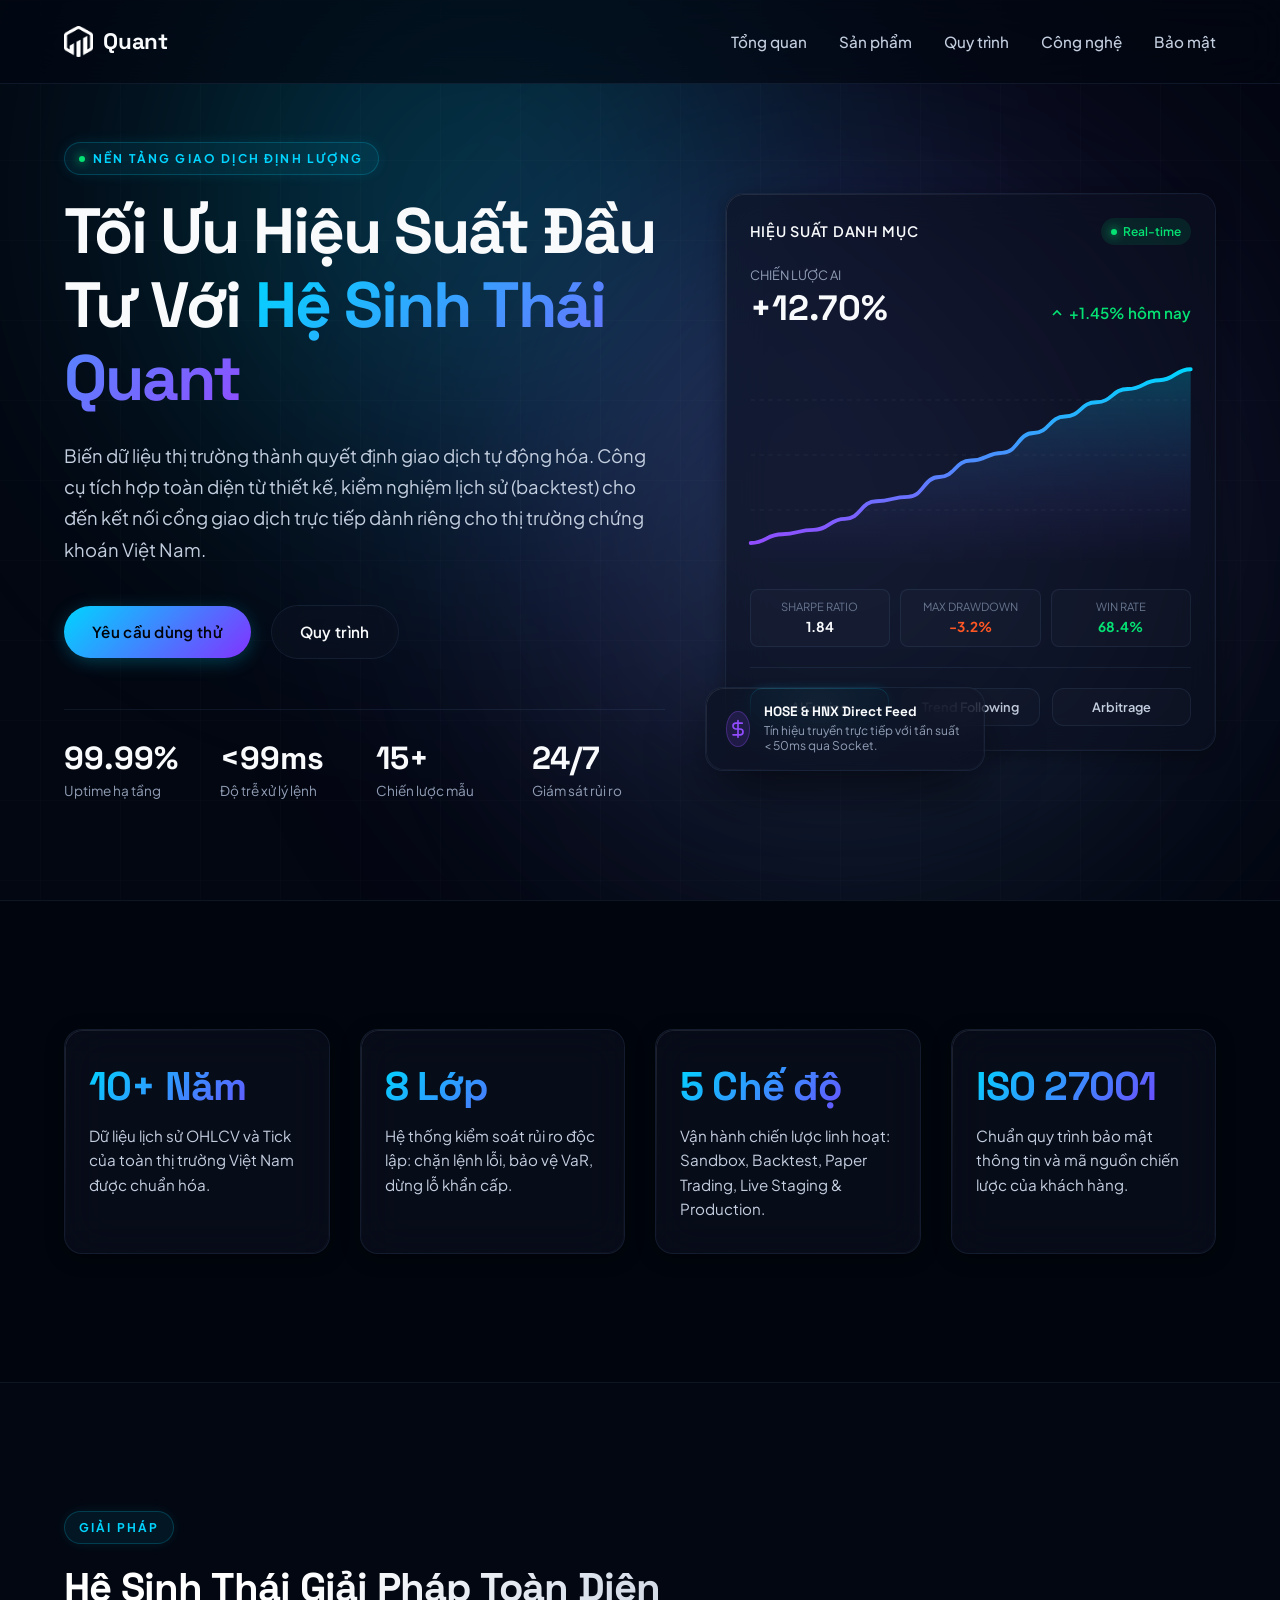
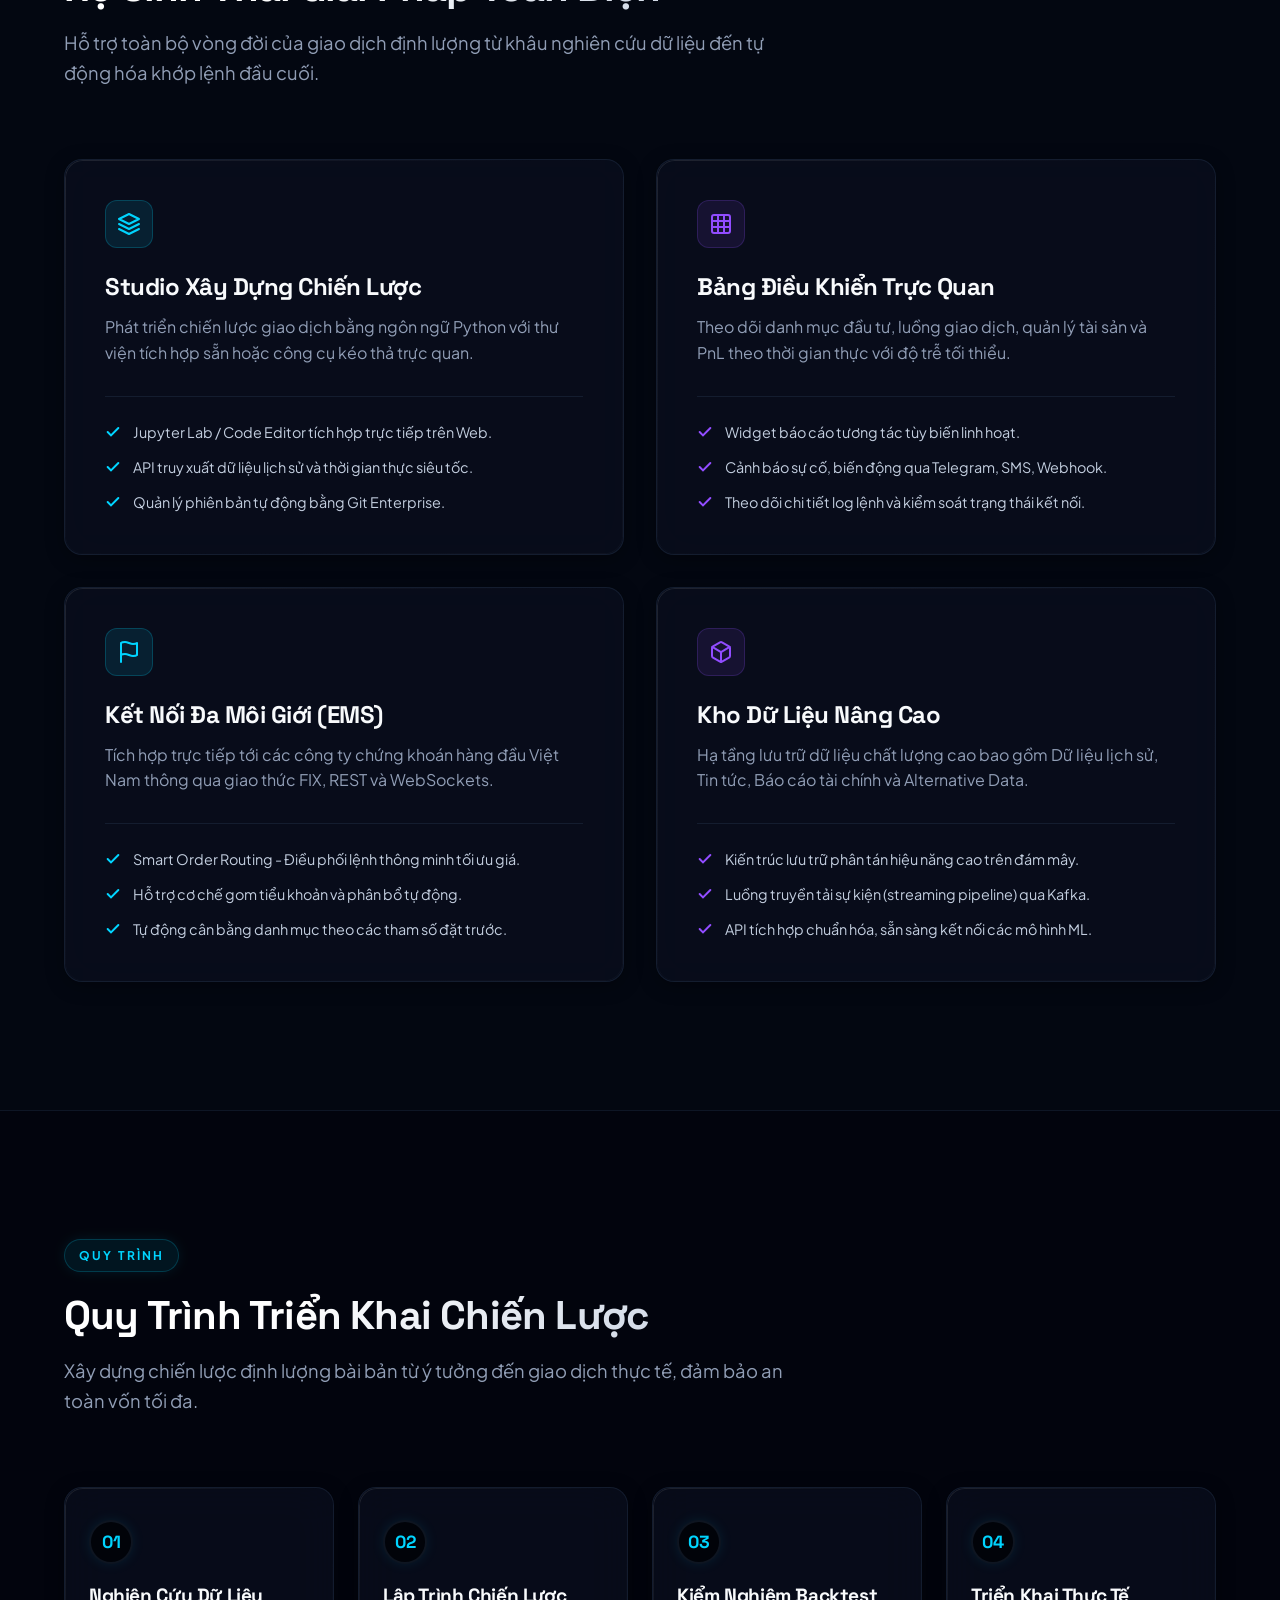
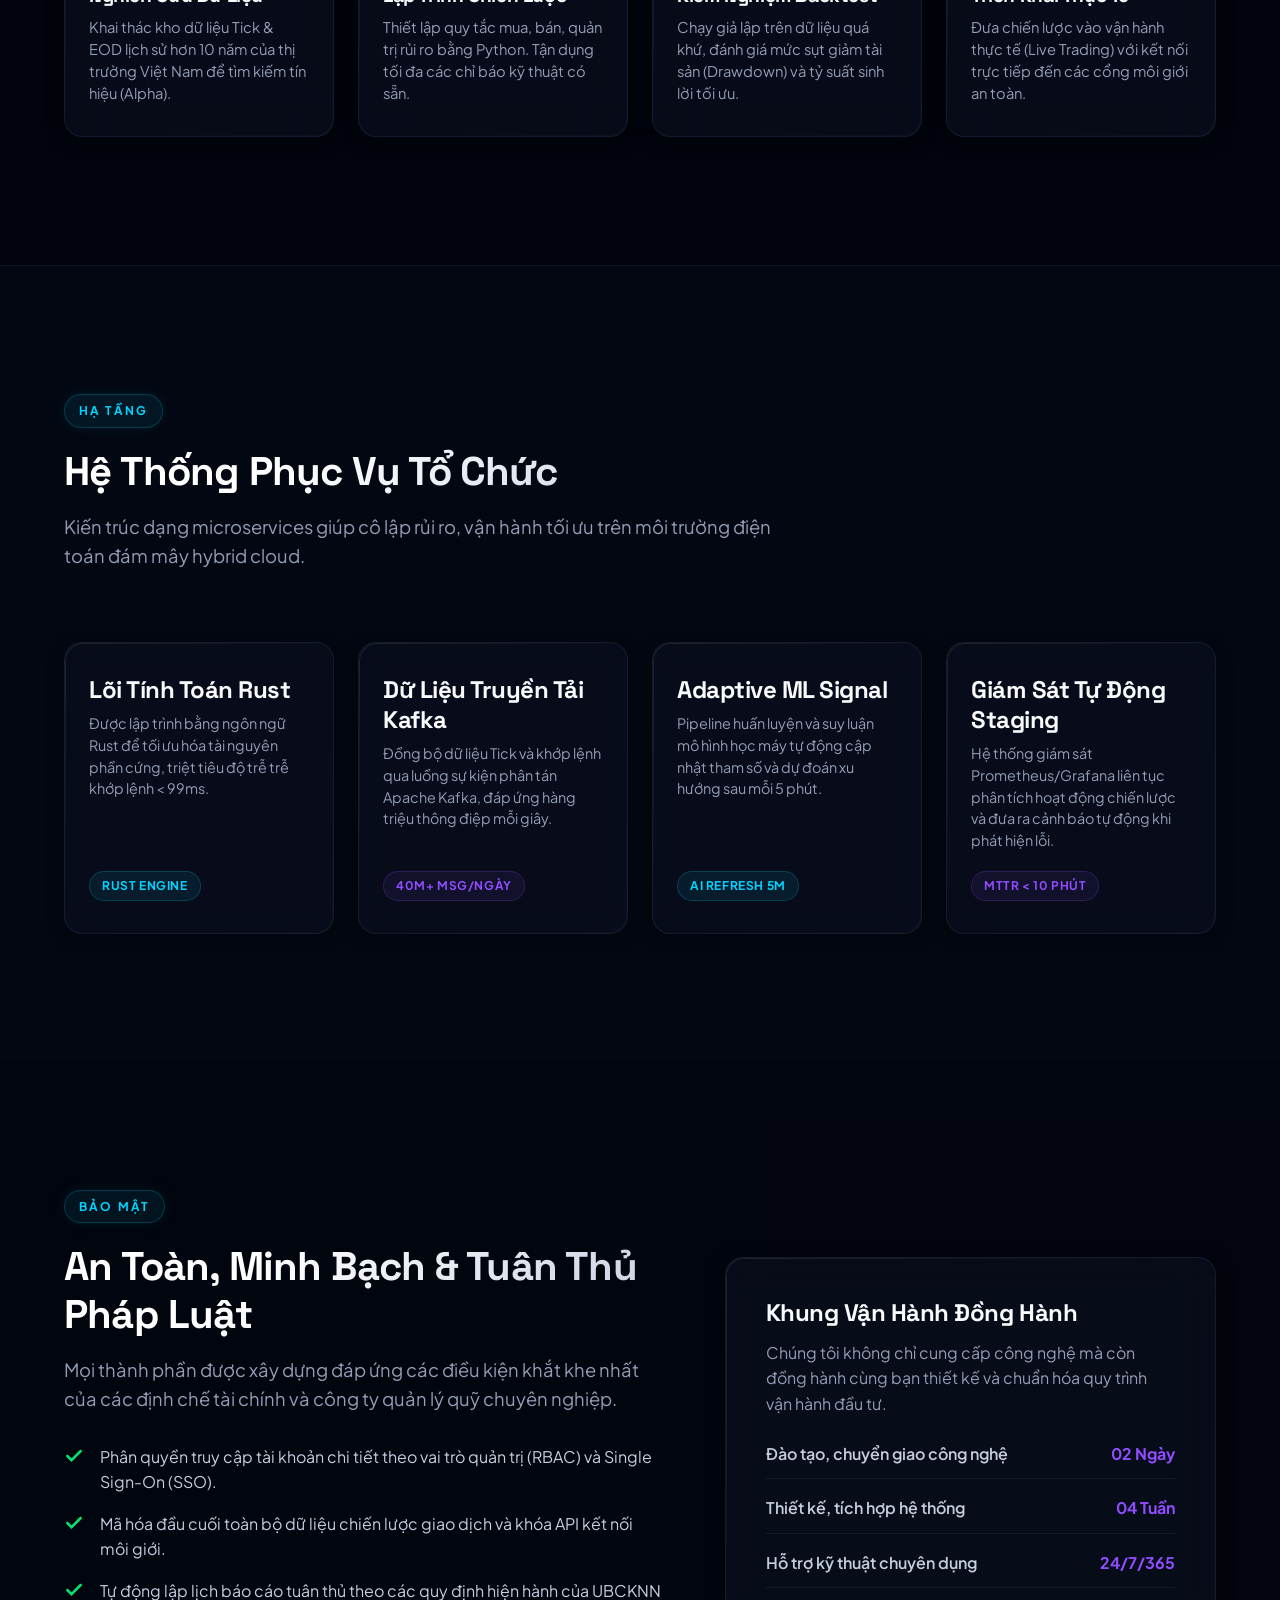
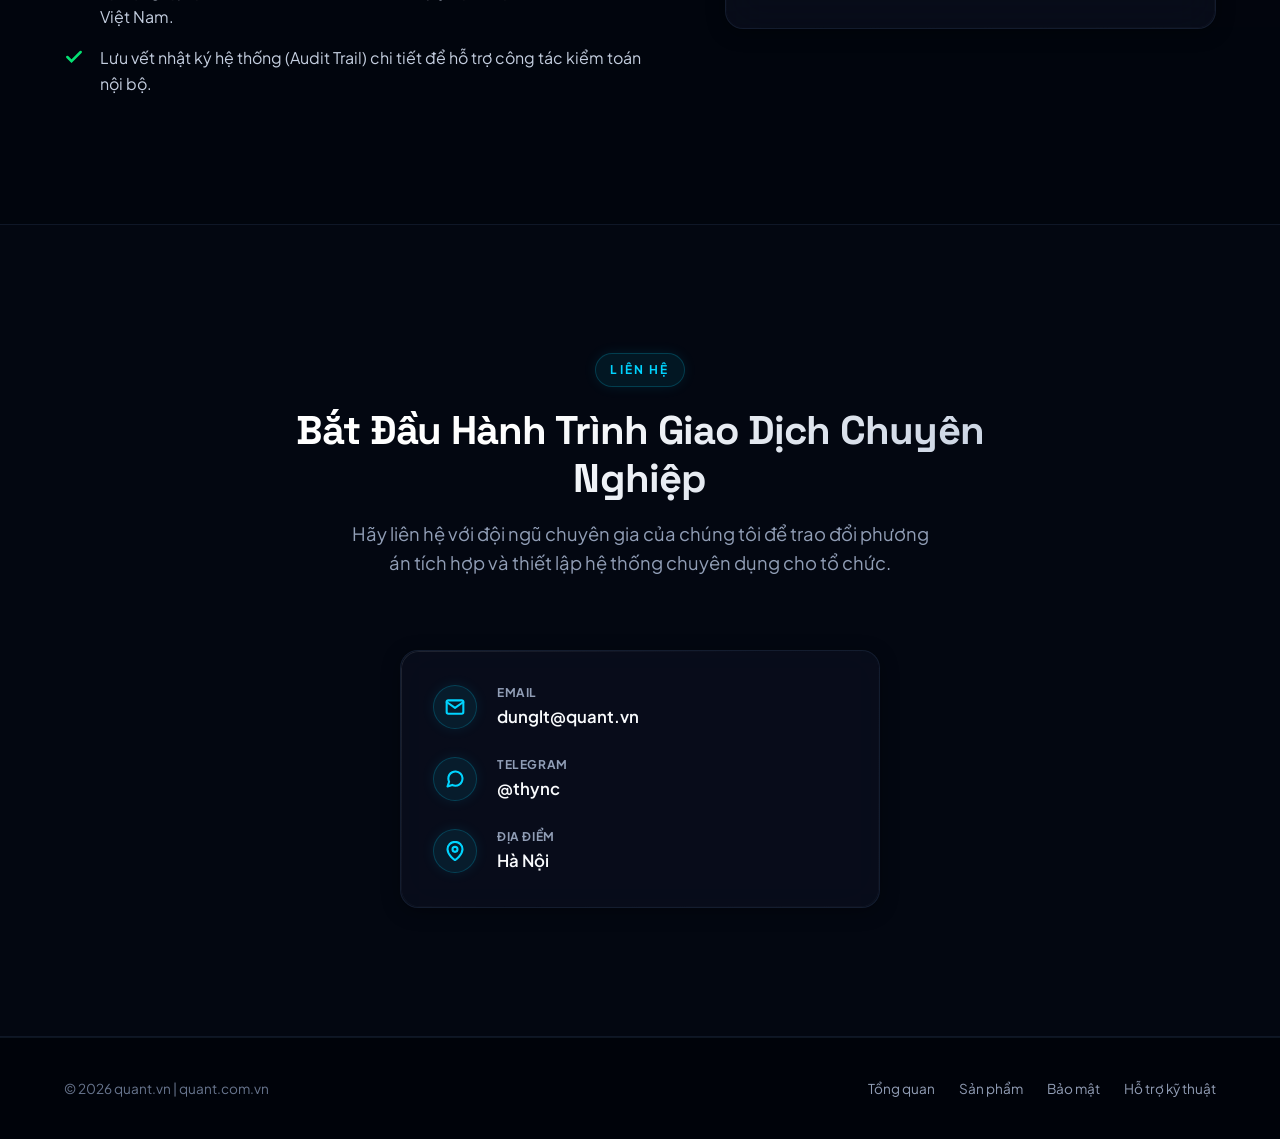
==== commit 958b7c06: "Update UI" ====
--- a/index.html
+++ b/index.html
@@ -4,7 +4,7 @@
 <head>
     <meta charset="utf-8">
     <meta name="viewport" content="width=device-width, initial-scale=1">
-    <title>Quant | Hệ Sinh Thái Giao Dịch Định Lượng Chuyên Nghiệp</title>
+    <title>Quant - Giao dịch định lượng chuyên nghiệp</title>
     <meta name="description"
         content="Hệ sinh thái Quant Trading giúp triển khai giao dịch tự động, quản trị rủi ro đa tầng và tối ưu hóa hiệu suất đầu tư bằng dữ liệu thời gian thực." />
     <link rel="icon" type="image/png" href="favicon.png">
@@ -45,17 +45,8 @@
                     <li><a href="#chien-luoc">Quy trình</a></li>
                     <li><a href="#nen-tang">Công nghệ</a></li>
                     <li><a href="#bao-mat">Bảo mật</a></li>
-                    <li><a href="#lien-he" class="mobile-only">Liên hệ</a></li>
                 </ul>
-                <div class="site-nav-footer mobile-only">
-                    <a class="btn btn-primary" href="#lien-he">Yêu cầu demo</a>
-                </div>
             </nav>
-
-            <div class="header-actions">
-                <a class="btn-text" href="#san-pham">Khám phá</a>
-                <a class="btn btn-primary" href="#lien-he">Yêu cầu demo</a>
-            </div>
 
             <button class="nav-toggle" id="nav-toggle-btn" type="button" aria-expanded="false"
                 aria-controls="primary-navigation" aria-label="Mở thực đơn">
@@ -73,7 +64,7 @@
                 <div class="hero-content">
                     <span class="section-badge">
                         <span class="pulse-indicator"></span>
-                        Nền tảng giao dịch định lượng thế hệ mới
+                        Nền tảng giao dịch định lượng
                     </span>
                     <h1>Tối Ưu Hiệu Suất Đầu Tư Với <span class="text-gradient">Hệ Sinh Thái Quant</span></h1>
                     <p>Biến dữ liệu thị trường thành quyết định giao dịch tự động hóa. Công cụ tích hợp toàn diện từ
@@ -82,7 +73,7 @@
 
                     <div class="hero-actions">
                         <a class="btn btn-primary" href="#lien-he">Yêu cầu dùng thử</a>
-                        <a class="btn btn-secondary" href="#chien-luoc">Quy trình phát triển</a>
+                        <a class="btn btn-secondary" href="#chien-luoc">Quy trình</a>
                     </div>
 
                     <ul class="hero-highlights">
--- a/css/style.css
+++ b/css/style.css
@@ -324,6 +324,8 @@
   position: relative;
   overflow: hidden;
   transition: all 0.3s cubic-bezier(0.16, 1, 0.3, 1);
+  white-space: nowrap;
+  flex-shrink: 0;
 }
 
 .btn-primary {
@@ -425,6 +427,10 @@
   letter-spacing: -0.01em;
 }
 
+.site-nav {
+  margin-left: auto;
+}
+
 .site-nav ul {
   display: flex;
   align-items: center;
@@ -710,6 +716,8 @@
   text-align: center;
   transition: all 0.3s ease;
   cursor: pointer;
+  white-space: nowrap;
+  flex-shrink: 0;
 }
 
 .selector-btn.active {
@@ -1315,6 +1323,21 @@
     width: 100%;
     justify-content: space-between;
   }
+  
+  .hero-actions {
+    flex-direction: column;
+    align-items: stretch;
+    gap: 12px;
+    width: 100%;
+  }
+  
+  .hero-actions .btn {
+    width: 100%;
+  }
+  
+  .chart-selectors {
+    grid-template-columns: 1fr;
+  }
 }
 
 /* Reduced motion settings */
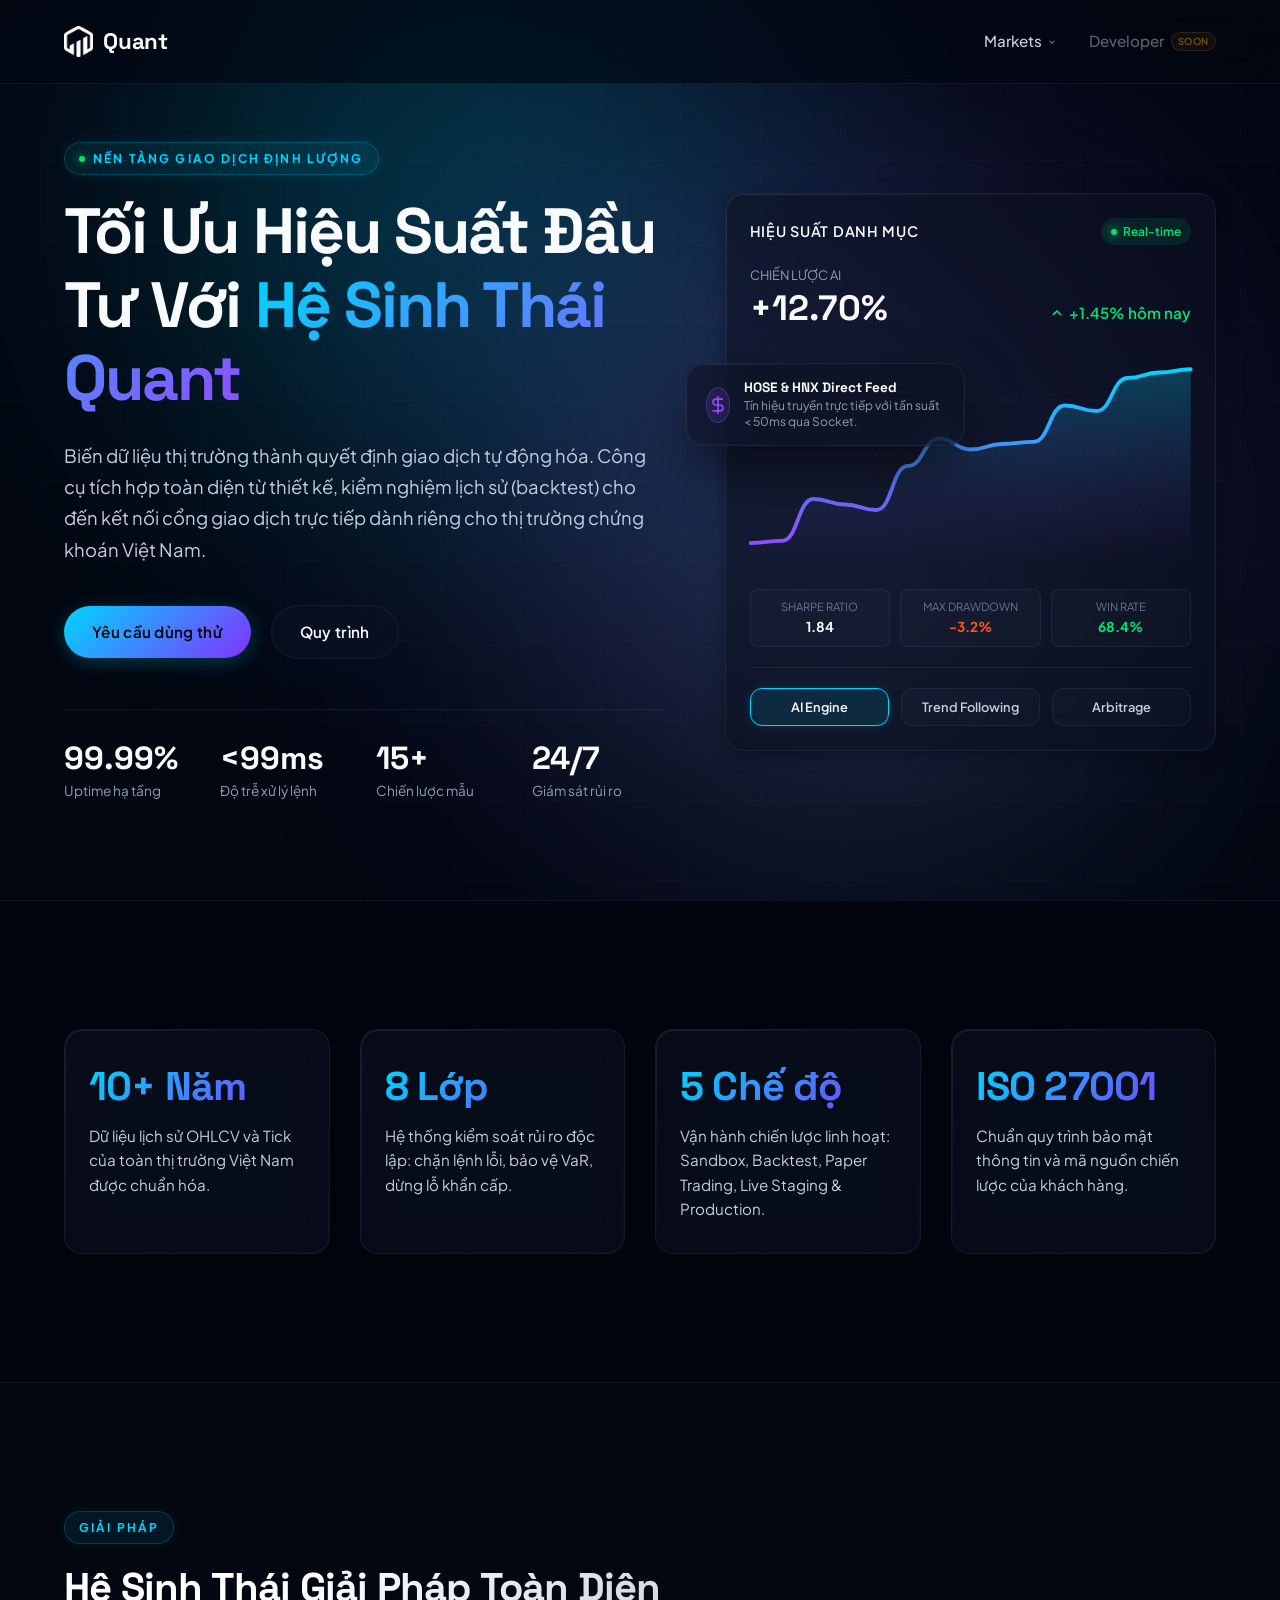
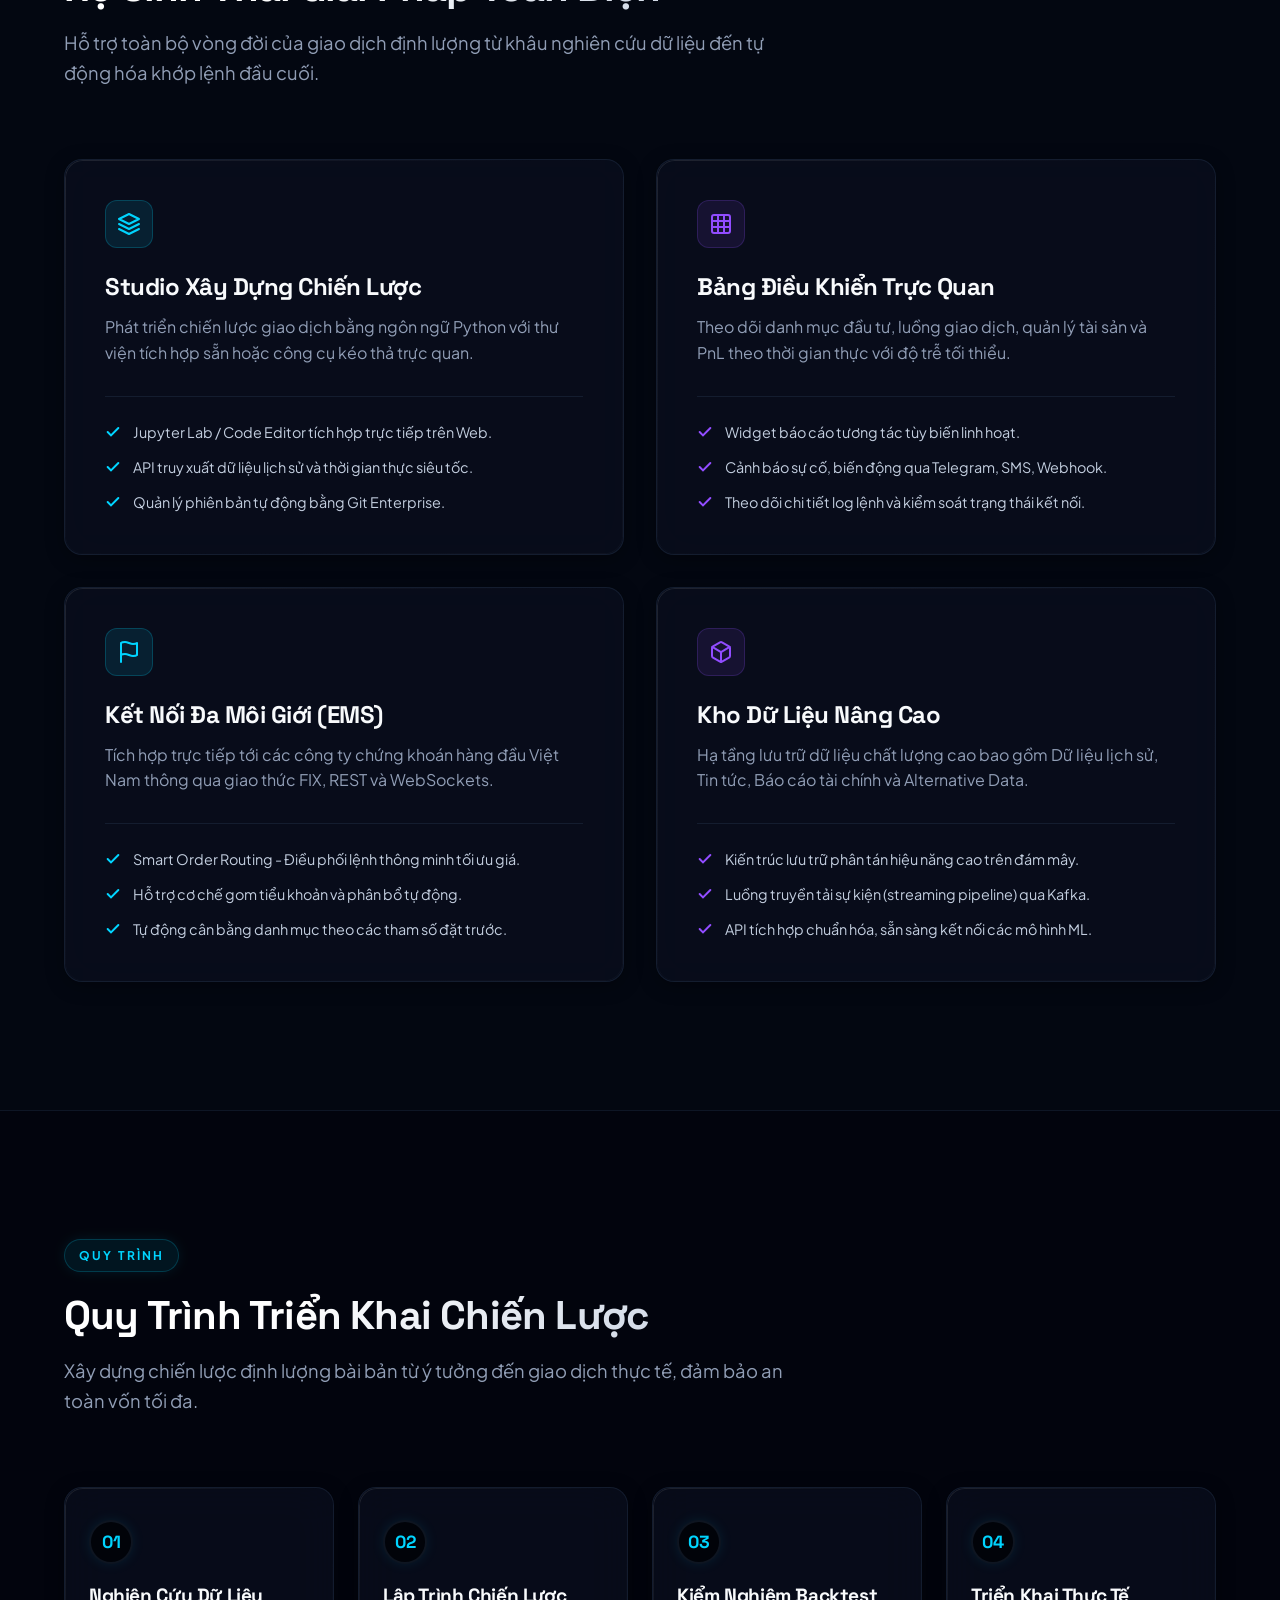
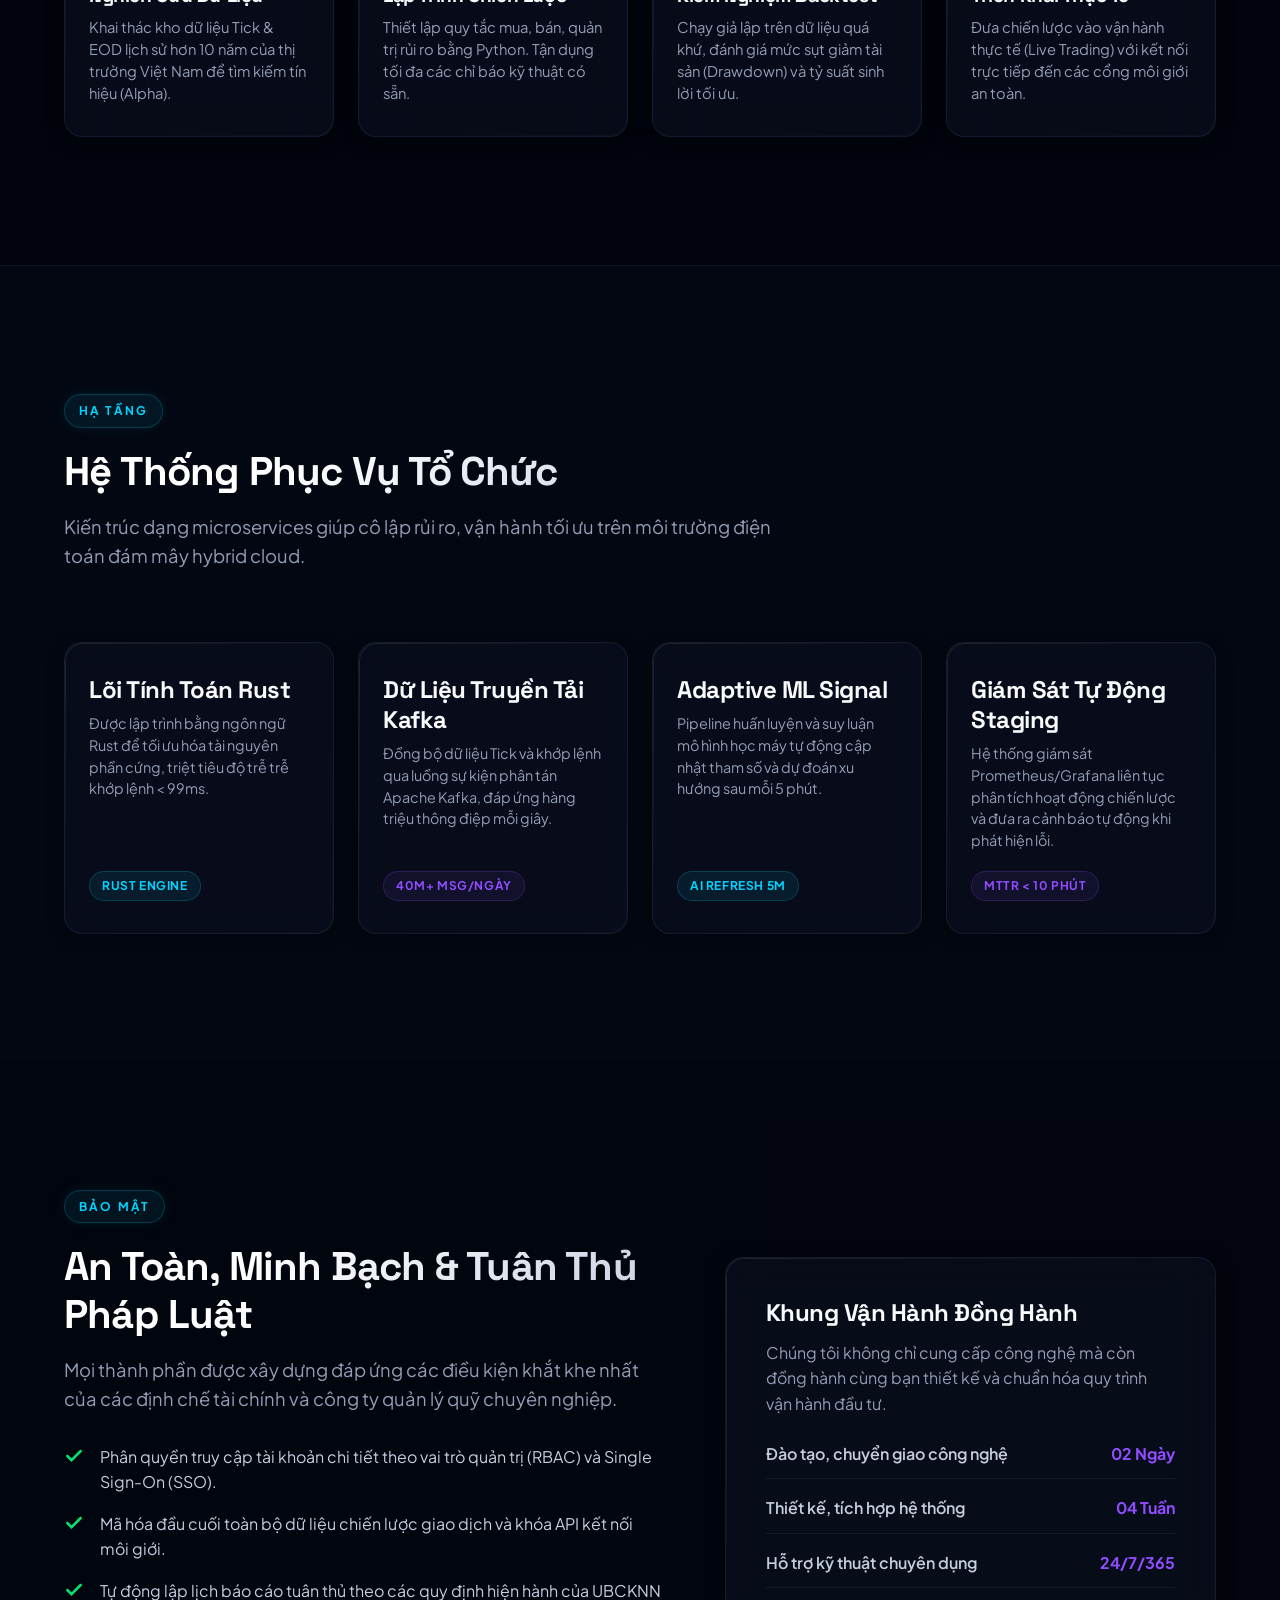
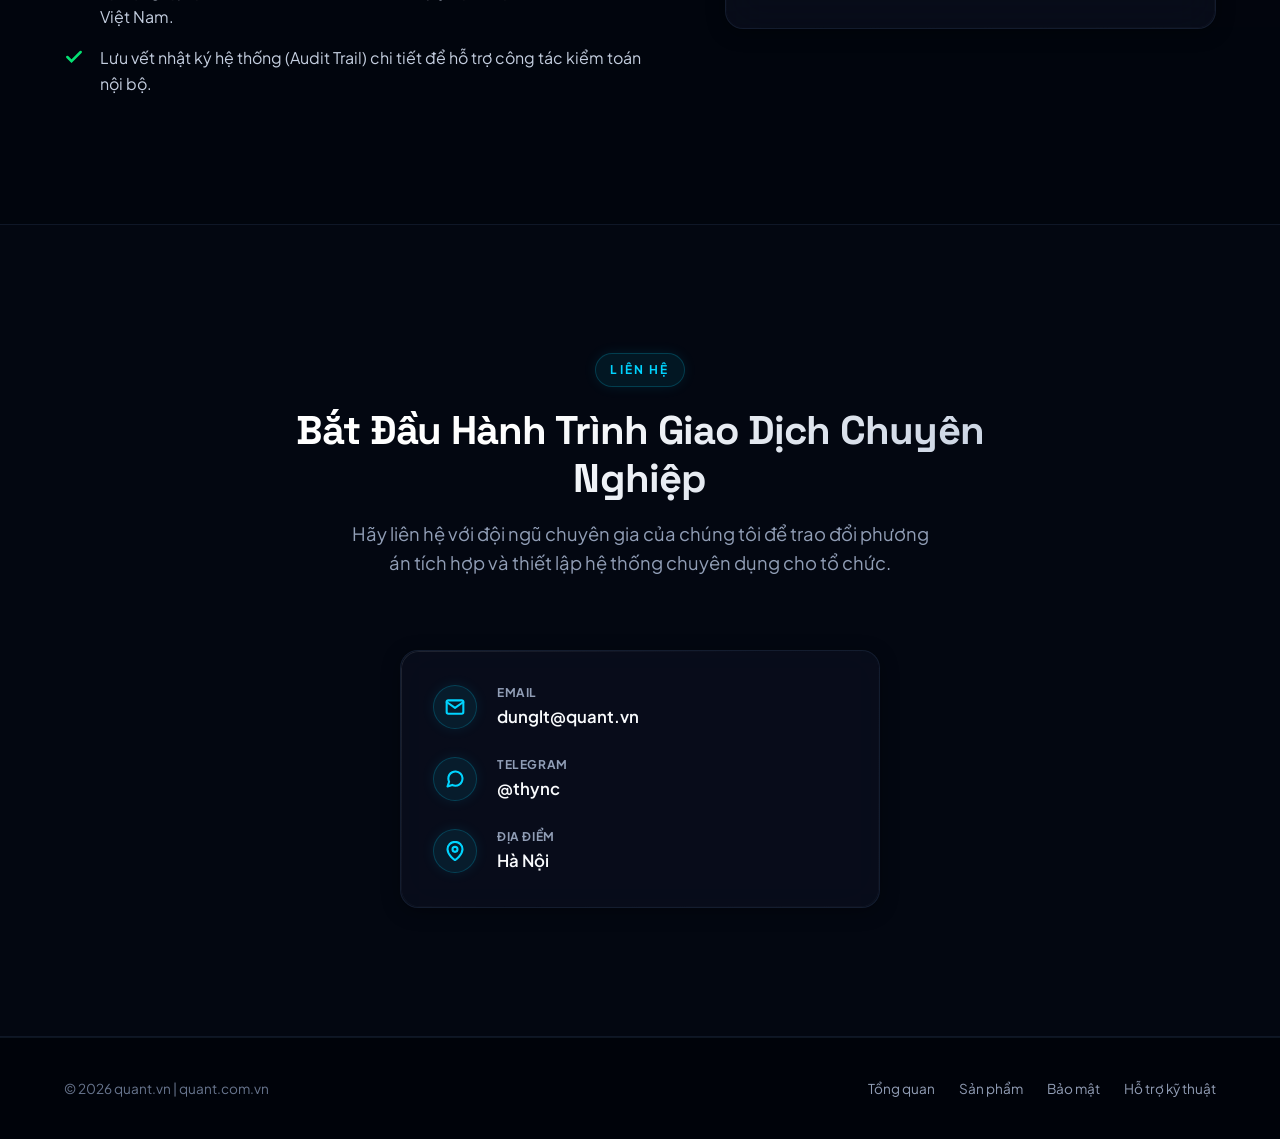
==== commit 3a0c11d4: "update: UI" ====
--- a/index.html
+++ b/index.html
@@ -40,11 +40,53 @@
 
             <nav class="site-nav" id="primary-navigation" aria-label="Điều hướng chính">
                 <ul>
-                    <li><a href="#tong-quan">Tổng quan</a></li>
-                    <li><a href="#san-pham">Sản phẩm</a></li>
-                    <li><a href="#chien-luoc">Quy trình</a></li>
-                    <li><a href="#nen-tang">Công nghệ</a></li>
-                    <li><a href="#bao-mat">Bảo mật</a></li>
+                    <li class="nav-dropdown">
+                        <a href="sector.html" class="nav-dropdown-toggle">
+                            Markets
+                            <svg class="nav-chevron" width="10" height="10" viewBox="0 0 24 24" fill="none" stroke="currentColor" stroke-width="2.5"><path d="m6 9 6 6 6-6"/></svg>
+                        </a>
+                        <div class="nav-dropdown-menu">
+                            <span class="dd-label">Markets</span>
+                            <a href="sector.html" class="dd-item">
+                                <span class="dd-icon">
+                                    <svg width="16" height="16" viewBox="0 0 24 24" fill="none" stroke="currentColor" stroke-width="1.8"><rect x="3" y="3" width="7" height="7" rx="1"/><rect x="14" y="3" width="7" height="7" rx="1"/><rect x="3" y="14" width="7" height="7" rx="1"/><rect x="14" y="14" width="7" height="7" rx="1"/></svg>
+                                </span>
+                                <span class="dd-text">
+                                    <strong>Sector Radar</strong>
+                                    <small>Dòng tiền &amp; hiệu suất nhóm ngành</small>
+                                </span>
+                            </a>
+                            <a href="#" class="dd-item dd-disabled">
+                                <span class="dd-icon">
+                                    <svg width="16" height="16" viewBox="0 0 24 24" fill="none" stroke="currentColor" stroke-width="1.8"><path d="M12 2v20M17 5H9.5a3.5 3.5 0 0 0 0 7h5a3.5 3.5 0 0 1 0 7H6"/></svg>
+                                </span>
+                                <span class="dd-text">
+                                    <strong>Foreign Flow <span class="nav-badge-soon">Soon</span></strong>
+                                    <small>Giao dịch ròng khối ngoại</small>
+                                </span>
+                            </a>
+                            <a href="#" class="dd-item dd-disabled">
+                                <span class="dd-icon">
+                                    <svg width="16" height="16" viewBox="0 0 24 24" fill="none" stroke="currentColor" stroke-width="1.8"><path d="M3 3v18h18"/><path d="m19 9-5 5-4-4-3 3"/></svg>
+                                </span>
+                                <span class="dd-text">
+                                    <strong>Liquidity Map <span class="nav-badge-soon">Soon</span></strong>
+                                    <small>Thanh khoản &amp; khoảng trống giá</small>
+                                </span>
+                            </a>
+                            <div class="dd-divider"></div>
+                            <a href="#" class="dd-item dd-disabled">
+                                <span class="dd-icon">
+                                    <svg width="16" height="16" viewBox="0 0 24 24" fill="none" stroke="currentColor" stroke-width="1.8"><path d="M3 6h18M3 12h18M3 18h18"/><circle cx="7" cy="6" r="1" fill="currentColor"/><circle cx="17" cy="12" r="1" fill="currentColor"/><circle cx="11" cy="18" r="1" fill="currentColor"/></svg>
+                                </span>
+                                <span class="dd-text">
+                                    <strong>Stock Screener <span class="nav-badge-soon">Soon</span></strong>
+                                    <small>Lọc cổ phiếu theo điều kiện</small>
+                                </span>
+                            </a>
+                        </div>
+                    </li>
+                    <li><a href="#" class="nav-coming-soon" aria-disabled="true">Developer <span class="nav-badge-soon">Soon</span></a></li>
                 </ul>
             </nav>
 
@@ -56,6 +98,7 @@
             </button>
         </div>
     </header>
+    <div class="nav-backdrop" id="nav-backdrop"></div>
 
     <main>
         <!-- Hero Section -->
@@ -665,20 +708,33 @@
             // 3. Mobile Navigation Drawer Toggle
             const navToggle = document.getElementById('nav-toggle-btn');
             const primaryNav = document.getElementById('primary-navigation');
+            const navBackdrop = document.getElementById('nav-backdrop');
+
+            function openNav() {
+                primaryNav.classList.add('open');
+                navToggle.classList.add('open');
+                navToggle.setAttribute('aria-expanded', 'true');
+                if (navBackdrop) { navBackdrop.classList.add('open'); document.body.style.overflow = 'hidden'; }
+            }
+
+            function closeNav() {
+                primaryNav.classList.remove('open');
+                navToggle.classList.remove('open');
+                navToggle.setAttribute('aria-expanded', 'false');
+                if (navBackdrop) { navBackdrop.classList.remove('open'); document.body.style.overflow = ''; }
+            }
 
             if (navToggle && primaryNav) {
                 navToggle.addEventListener('click', () => {
-                    const isOpen = primaryNav.classList.toggle('open');
-                    navToggle.classList.toggle('open');
-                    navToggle.setAttribute('aria-expanded', isOpen.toString());
+                    primaryNav.classList.contains('open') ? closeNav() : openNav();
                 });
 
-                // Close menu when clicking nav link
-                primaryNav.querySelectorAll('a').forEach(link => {
+                if (navBackdrop) navBackdrop.addEventListener('click', closeNav);
+
+                // Close menu when clicking nav link (skip disabled ones)
+                primaryNav.querySelectorAll('a:not(.dd-disabled):not(.nav-coming-soon)').forEach(link => {
                     link.addEventListener('click', () => {
-                        primaryNav.classList.remove('open');
-                        navToggle.classList.remove('open');
-                        navToggle.setAttribute('aria-expanded', 'false');
+                        closeNav();
                     });
                 });
             }
@@ -693,7 +749,7 @@
                     sharpe: "2.14",
                     dd: "-2.8%",
                     winrate: "72.5%",
-                    points: [180, 172, 168, 158, 142, 138, 120, 105, 98, 80, 65, 52, 40, 32, 22]
+                    points: [180, 178, 140, 145, 150, 110, 85, 95, 90, 88, 55, 60, 30, 25, 22]
                 },
                 trend: {
                     label: "Chiến lược Trend Following",
@@ -703,7 +759,7 @@
                     sharpe: "1.72",
                     dd: "-4.5%",
                     winrate: "62.8%",
-                    points: [185, 178, 180, 162, 150, 155, 130, 138, 115, 100, 108, 85, 90, 72, 58]
+                    points: [185, 188, 190, 185, 150, 155, 158, 120, 125, 122, 100, 105, 70, 65, 58]
                 },
                 arb: {
                     label: "Chiến lược Arbitrage",
@@ -713,7 +769,7 @@
                     sharpe: "3.48",
                     dd: "-0.9%",
                     winrate: "91.2%",
-                    points: [175, 168, 160, 153, 145, 138, 130, 122, 115, 107, 99, 92, 84, 76, 68]
+                    points: [175, 172, 165, 165, 150, 148, 148, 130, 125, 125, 110, 105, 90, 75, 68]
                 }
             };
 
--- a/css/style.css
+++ b/css/style.css
@@ -379,6 +379,23 @@
 /* ==========================================================================
    HEADER & NAVIGATION
    ========================================================================== */
+
+/* Mobile nav backdrop */
+.nav-backdrop {
+  display: none;
+  position: fixed;
+  inset: 0;
+  background: rgba(4, 7, 18, 0.6);
+  backdrop-filter: blur(2px);
+  z-index: 104;
+  opacity: 0;
+  transition: opacity 0.3s ease;
+}
+
+.nav-backdrop.open {
+  opacity: 1;
+}
+
 .site-header {
   position: fixed;
   top: 0;
@@ -465,6 +482,196 @@
 .site-nav a:hover::after {
   transform: scaleX(1);
   transform-origin: left;
+}
+
+.site-nav a.active-nav {
+  color: var(--text-primary);
+}
+.site-nav a.active-nav::after {
+  transform: scaleX(1);
+}
+
+.site-nav a.nav-coming-soon {
+  opacity: 0.45;
+  cursor: default;
+  pointer-events: none;
+  display: inline-flex;
+  align-items: center;
+  gap: 7px;
+}
+
+.nav-badge-soon {
+  display: inline-block;
+  font-size: 0.6rem;
+  font-weight: 700;
+  text-transform: uppercase;
+  letter-spacing: 0.06em;
+  padding: 2px 6px;
+  border-radius: 20px;
+  background: hsla(38, 100%, 60%, 0.12);
+  border: 1px solid hsla(38, 100%, 60%, 0.3);
+  color: #f59e0b;
+  line-height: 1.4;
+  vertical-align: middle;
+}
+
+/* ── Dropdown Nav ─────────────────────────────── */
+.nav-dropdown {
+  position: relative;
+}
+
+.nav-dropdown-toggle {
+  display: inline-flex !important;
+  align-items: center;
+  gap: 5px;
+  cursor: pointer;
+}
+
+.nav-chevron {
+  font-size: 0.65rem;
+  transition: transform 0.25s ease;
+  opacity: 0.6;
+  display: inline-block;
+}
+
+.nav-dropdown:hover .nav-chevron,
+.nav-dropdown:focus-within .nav-chevron {
+  transform: rotate(180deg);
+  opacity: 1;
+}
+
+.nav-dropdown-menu {
+  position: absolute;
+  top: 100%;
+  left: 50%;
+  transform: translateX(-50%) translateY(-4px);
+  width: 300px;
+  background: hsla(224, 71%, 4%, 0.92);
+  border: 1px solid var(--border-light);
+  border-radius: var(--radius-md);
+  backdrop-filter: blur(24px);
+  -webkit-backdrop-filter: blur(24px);
+  box-shadow: 0 20px 60px -10px rgba(0,0,0,0.6), 0 0 0 1px rgba(255,255,255,0.04);
+  padding: 18px 8px 8px;
+  opacity: 0;
+  pointer-events: none;
+  transition: opacity 0.2s ease, transform 0.2s ease;
+  z-index: 200;
+}
+
+/* small arrow notch */
+.nav-dropdown-menu::before {
+  content: '';
+  position: absolute;
+  top: 13px;
+  left: 50%;
+  transform: translateX(-50%) rotate(45deg);
+  width: 9px;
+  height: 9px;
+  background: hsla(224, 71%, 4%, 0.95);
+  border-left: 1px solid var(--border-light);
+  border-top: 1px solid var(--border-light);
+}
+
+.nav-dropdown:hover .nav-dropdown-menu,
+.nav-dropdown:focus-within .nav-dropdown-menu {
+  opacity: 1;
+  pointer-events: all;
+  transform: translateX(-50%) translateY(0);
+}
+
+.nav-dropdown-menu .dd-divider {
+  height: 1px;
+  background: var(--border-light);
+  margin: 6px 8px;
+}
+
+.nav-dropdown-menu .dd-label {
+  font-size: 0.68rem;
+  font-weight: 700;
+  text-transform: uppercase;
+  letter-spacing: 0.08em;
+  color: var(--text-muted);
+  padding: 6px 12px 4px;
+  display: block;
+}
+
+.dd-item {
+  display: flex !important;
+  align-items: center;
+  gap: 12px;
+  padding: 10px 12px !important;
+  border-radius: var(--radius-sm);
+  color: var(--text-secondary) !important;
+  transition: background 0.15s, color 0.15s !important;
+  text-decoration: none;
+  white-space: normal !important;
+}
+
+.dd-item:hover {
+  background: rgba(255,255,255,0.05) !important;
+  color: var(--text-primary) !important;
+}
+
+.dd-item.dd-active {
+  background: hsla(190, 100%, 50%, 0.06) !important;
+  color: var(--text-primary) !important;
+}
+
+.dd-item.dd-active .dd-icon {
+  background: hsla(190, 100%, 50%, 0.15);
+  border-color: hsla(190, 100%, 50%, 0.3);
+  color: var(--primary);
+}
+
+.dd-item.dd-disabled {
+  opacity: 0.4;
+  pointer-events: none;
+  cursor: default;
+}
+
+/* prevent underline pseudo-el animation in dropdown */
+.dd-item::after { display: none !important; }
+
+.dd-icon {
+  width: 36px;
+  height: 36px;
+  flex-shrink: 0;
+  border-radius: 9px;
+  background: rgba(255,255,255,0.04);
+  border: 1px solid var(--border-light);
+  display: flex;
+  align-items: center;
+  justify-content: center;
+  color: var(--text-muted);
+  transition: background 0.15s, border-color 0.15s, color 0.15s;
+}
+
+.dd-item:hover .dd-icon {
+  background: rgba(255,255,255,0.08);
+  color: var(--text-primary);
+}
+
+.dd-text {
+  display: flex;
+  flex-direction: column;
+  gap: 2px;
+  min-width: 0;
+}
+
+.dd-text strong {
+  font-size: 0.88rem;
+  font-weight: 600;
+  display: flex;
+  align-items: center;
+  gap: 6px;
+  line-height: 1.2;
+}
+
+.dd-text small {
+  font-size: 0.75rem;
+  color: var(--text-muted);
+  line-height: 1.3;
 }
 
 /* Nav Actions (Demo button) */
@@ -736,8 +943,8 @@
 /* Floating AI Engine pill widget */
 .hero-badge-pill {
   position: absolute;
-  bottom: -20px;
-  left: -20px;
+  top: 170px;
+  left: -40px;
   display: flex;
   align-items: center;
   gap: 14px;
@@ -1216,8 +1423,12 @@
   }
   
   .hero-badge-pill {
-    bottom: -10px;
-    left: -10px;
+    position: relative;
+    top: 0;
+    left: 0;
+    right: 0;
+    margin: 24px auto 0;
+    animation: none;
   }
   
   .metrics-grid,
@@ -1230,6 +1441,11 @@
   .nav-toggle {
     display: flex;
   }
+
+  .nav-backdrop {
+    display: block;
+  }
+
   
   .site-nav {
     position: fixed;
@@ -1239,13 +1455,13 @@
     height: 100vh;
     background: var(--bg-darker);
     border-left: 1px solid var(--border-light);
-    padding: 100px 32px 40px;
+    padding: 100px 24px 40px;
     z-index: 105;
     transform: translateX(100%);
     transition: transform 0.4s cubic-bezier(0.16, 1, 0.3, 1);
     display: flex;
     flex-direction: column;
-    justify-content: space-between;
+    overflow-y: auto;
   }
   
   .site-nav.open {
@@ -1256,15 +1472,101 @@
   .site-nav ul {
     flex-direction: column;
     align-items: flex-start;
-    gap: 24px;
-  }
-  
+    gap: 4px;
+    width: 100%;
+  }
+
+  .site-nav ul li {
+    width: 100%;
+  }
+
+  .site-nav > ul > li > a {
+    font-size: 1rem;
+    font-weight: 600;
+    padding: 10px 4px;
+    display: block;
+    width: 100%;
+  }
+  
+  /* Dropdown: always expanded inline on mobile */
+  .nav-dropdown {
+    width: 100%;
+  }
+
+  .nav-chevron {
+    display: none;
+  }
+
+  .nav-dropdown-toggle {
+    width: 100%;
+    font-size: 1rem !important;
+    font-weight: 700 !important;
+    color: var(--text-muted) !important;
+    padding: 10px 4px !important;
+    letter-spacing: 0.06em;
+    text-transform: uppercase;
+    font-size: 0.75rem !important;
+    pointer-events: none;
+  }
+
+  .nav-dropdown-menu {
+    position: static !important;
+    opacity: 1 !important;
+    pointer-events: all !important;
+    transform: none !important;
+    width: 100% !important;
+    background: rgba(255,255,255,0.02) !important;
+    border: 1px solid var(--border-light) !important;
+    border-radius: var(--radius-sm) !important;
+    box-shadow: none !important;
+    backdrop-filter: none !important;
+    -webkit-backdrop-filter: none !important;
+    padding: 6px !important;
+    margin-bottom: 12px;
+  }
+
+  .nav-dropdown-menu::before {
+    display: none !important;
+  }
+
+  .nav-dropdown-menu .dd-label {
+    display: none;
+  }
+
+  .dd-item {
+    padding: 10px 10px !important;
+    border-radius: 8px !important;
+  }
+
+  .dd-icon {
+    width: 30px !important;
+    height: 30px !important;
+  }
+
+  .dd-text strong {
+    font-size: 0.9rem !important;
+  }
+
+  .dd-text small {
+    display: none;
+  }
+
+  /* Coming soon nav item */
+  .site-nav a.nav-coming-soon {
+    font-size: 0.75rem !important;
+    text-transform: uppercase;
+    letter-spacing: 0.06em;
+    padding: 10px 4px !important;
+    color: var(--text-muted) !important;
+    pointer-events: none;
+  }
+
   .site-nav a {
-    font-size: 1.1rem;
+    font-size: 1rem;
   }
   
   .header-actions {
-    display: none; /* Hide desktop demo CTA on mobile nav (shown inside sidebar drawer) */
+    display: none;
   }
   
   .site-nav-footer {
@@ -1280,6 +1582,19 @@
   .contact-card {
     padding: 24px;
     margin-top: 32px;
+  }
+
+  /* Footer mobile */
+  .footer-layout {
+    flex-direction: column;
+    align-items: flex-start;
+    gap: 20px;
+  }
+
+  .footer-links {
+    flex-wrap: wrap;
+    gap: 12px 20px;
+    width: 100%;
   }
 }
 
@@ -1355,3 +1670,399 @@
     display: none;
   }
 }
+
+/* =========================================================
+   SECTOR RANKING PAGE (nganh.html)
+   ========================================================= */
+
+/* Page Banner */
+.page-banner {
+  padding: 140px 0 60px;
+  text-align: center;
+  position: relative;
+}
+
+.page-banner h1 {
+  font-family: 'Space Grotesk', sans-serif;
+  font-size: clamp(2rem, 5vw, 3.2rem);
+  font-weight: 700;
+  line-height: 1.1;
+  margin-bottom: 16px;
+}
+
+.page-banner p {
+  color: var(--text-secondary);
+  font-size: 1.05rem;
+  max-width: 560px;
+  margin: 0 auto 32px;
+}
+
+.page-meta {
+  display: inline-flex;
+  align-items: center;
+  gap: 8px;
+  font-size: 0.8rem;
+  color: var(--text-muted);
+  background: rgba(255,255,255,0.03);
+  border: 1px solid var(--border-light);
+  padding: 6px 14px;
+  border-radius: 20px;
+}
+
+.page-meta .dot {
+  width: 7px;
+  height: 7px;
+  background: var(--success);
+  border-radius: 50%;
+  animation: pulse-dot 2s infinite;
+}
+
+@keyframes pulse-dot {
+  0%, 100% { opacity: 1; transform: scale(1); }
+  50% { opacity: 0.5; transform: scale(0.75); }
+}
+
+/* Toolbar: Search + Sort */
+.toolbar {
+  display: flex;
+  flex-direction: column;
+  gap: 0;
+  margin-bottom: 24px;
+}
+
+.toolbar-row {
+  display: flex;
+  align-items: center;
+  gap: 12px;
+  flex-wrap: wrap;
+  width: 100%;
+}
+
+.search-box {
+  position: relative;
+  flex: 1;
+  min-width: 200px;
+  max-width: 380px;
+}
+
+.search-box svg {
+  position: absolute;
+  left: 14px;
+  top: 50%;
+  transform: translateY(-50%);
+  color: var(--text-muted);
+  pointer-events: none;
+}
+
+.search-box input {
+  width: 100%;
+  background: rgba(255,255,255,0.03);
+  border: 1px solid var(--border-light);
+  border-radius: var(--radius-sm);
+  padding: 10px 14px 10px 40px;
+  font-family: inherit;
+  font-size: 0.9rem;
+  color: var(--text-primary);
+  outline: none;
+  transition: border-color 0.2s;
+}
+
+.search-box input::placeholder { color: var(--text-muted); }
+.search-box input:focus { border-color: var(--primary); }
+
+.sort-tabs {
+  display: flex;
+  gap: 6px;
+  flex-wrap: wrap;
+  align-items: center;
+}
+
+.sort-btn {
+  padding: 8px 14px;
+  font-size: 0.8rem;
+  font-weight: 600;
+  border-radius: var(--radius-sm);
+  background: rgba(255,255,255,0.03);
+  border: 1px solid var(--border-light);
+  color: var(--text-muted);
+  cursor: pointer;
+  transition: all 0.2s;
+  white-space: nowrap;
+}
+
+.sort-btn:hover { border-color: rgba(255,255,255,0.15); color: var(--text-primary); }
+.sort-btn.active {
+  background: hsla(190, 100%, 50%, 0.1);
+  border-color: var(--primary);
+  color: var(--primary);
+}
+
+/* Sector Data Table */
+.data-table-wrapper {
+  overflow-x: visible;
+  border-radius: var(--radius-md);
+  border: 1px solid var(--border-light);
+  background: var(--bg-card);
+  backdrop-filter: blur(12px);
+  width: 100%;
+}
+
+.sector-page-content {
+  max-width: 1400px;
+  margin: 0 auto;
+  padding: 0 24px;
+}
+
+.data-table {
+  width: 100%;
+  border-collapse: collapse;
+  font-size: 0.88rem;
+}
+
+.data-table thead th {
+  padding: 14px 18px;
+  text-align: left;
+  font-size: 0.75rem;
+  font-weight: 700;
+  text-transform: uppercase;
+  letter-spacing: 0.06em;
+  color: var(--text-muted);
+  border-bottom: 1px solid var(--border-light);
+  white-space: nowrap;
+  cursor: pointer;
+  user-select: none;
+  transition: color 0.2s;
+}
+
+.data-table thead th:hover { color: var(--text-primary); }
+.data-table thead th.sorted { color: var(--primary); }
+.data-table thead th .sort-arrow { margin-left: 4px; opacity: 0.5; font-size: 0.7rem; }
+.data-table thead th.sorted .sort-arrow { opacity: 1; }
+
+.data-table tbody tr {
+  border-bottom: 1px solid rgba(255,255,255,0.03);
+  transition: background 0.15s;
+  cursor: pointer;
+}
+
+.data-table tbody tr:hover { background: rgba(255,255,255,0.03); }
+.data-table tbody tr:last-child { border-bottom: none; }
+
+.data-table td {
+  padding: 14px 18px;
+  vertical-align: middle;
+  white-space: nowrap;
+}
+
+.sector-name-cell { display: flex; flex-direction: column; gap: 2px; }
+.sector-name-vi { font-weight: 600; color: var(--text-primary); }
+.sector-code { font-size: 0.75rem; color: var(--text-muted); font-family: 'Fira Code', monospace; }
+
+.change-positive { color: var(--success); font-weight: 600; }
+.change-negative { color: var(--error); font-weight: 600; }
+.change-neutral { color: var(--text-muted); }
+
+/* Trend Score Bar */
+.trend-bar-wrapper {
+  display: flex;
+  align-items: center;
+  gap: 10px;
+  min-width: 120px;
+}
+
+.trend-bar-track {
+  flex: 1;
+  height: 6px;
+  background: rgba(255,255,255,0.06);
+  border-radius: 99px;
+  overflow: hidden;
+}
+
+.trend-bar-fill {
+  height: 100%;
+  border-radius: 99px;
+  transition: width 0.6s ease;
+}
+
+.trend-bar-fill.up { background: linear-gradient(90deg, var(--success), #34d399); }
+.trend-bar-fill.down { background: linear-gradient(90deg, #7f1d1d, var(--error)); }
+.trend-bar-fill.neutral { background: rgba(255,255,255,0.15); }
+
+.trend-score { font-size: 0.82rem; font-weight: 700; min-width: 26px; text-align: right; }
+.trend-score.up { color: var(--success); }
+.trend-score.down { color: var(--error); }
+.trend-score.neutral { color: var(--text-muted); }
+
+.trend-tag {
+  display: inline-flex;
+  align-items: center;
+  gap: 4px;
+  font-size: 0.7rem;
+  font-weight: 700;
+  padding: 2px 8px;
+  border-radius: 20px;
+  text-transform: uppercase;
+  letter-spacing: 0.04em;
+}
+.trend-tag.up { background: rgba(16,185,129,0.12); color: var(--success); border: 1px solid rgba(16,185,129,0.2); }
+.trend-tag.down { background: rgba(239,68,68,0.12); color: var(--error); border: 1px solid rgba(239,68,68,0.2); }
+.trend-tag.neutral { background: rgba(255,255,255,0.04); color: var(--text-muted); border: 1px solid var(--border-light); }
+
+/* View detail btn in table */
+.btn-detail {
+  padding: 6px 12px;
+  font-size: 0.78rem;
+  font-weight: 600;
+  border-radius: var(--radius-sm);
+  background: rgba(0, 229, 255, 0.06);
+  border: 1px solid rgba(0, 229, 255, 0.18);
+  color: var(--primary);
+  cursor: pointer;
+  transition: all 0.2s;
+  white-space: nowrap;
+}
+.btn-detail:hover {
+  background: rgba(0, 229, 255, 0.12);
+  border-color: var(--primary);
+}
+
+/* Loading skeleton */
+.skeleton-row td { padding: 16px 18px; }
+.skeleton-cell {
+  height: 14px;
+  border-radius: 6px;
+  background: linear-gradient(90deg, rgba(255,255,255,0.04) 25%, rgba(255,255,255,0.08) 50%, rgba(255,255,255,0.04) 75%);
+  background-size: 200% 100%;
+  animation: shimmer 1.4s infinite;
+}
+@keyframes shimmer { 0% { background-position: 200% 0; } 100% { background-position: -200% 0; } }
+
+/* Modal Overlay */
+.modal-overlay {
+  position: fixed;
+  inset: 0;
+  background: rgba(4, 7, 18, 0.82);
+  backdrop-filter: blur(8px);
+  z-index: 500;
+  display: flex;
+  align-items: center;
+  justify-content: center;
+  padding: 20px;
+  opacity: 0;
+  pointer-events: none;
+  transition: opacity 0.3s ease;
+}
+
+.modal-overlay.open {
+  opacity: 1;
+  pointer-events: all;
+}
+
+.modal-panel {
+  background: var(--bg-card);
+  border: 1px solid var(--border-light);
+  border-radius: var(--radius-lg);
+  backdrop-filter: blur(24px);
+  width: 100%;
+  max-width: 820px;
+  max-height: 85vh;
+  display: flex;
+  flex-direction: column;
+  transform: translateY(20px);
+  transition: transform 0.3s ease;
+  overflow: hidden;
+}
+
+.modal-overlay.open .modal-panel {
+  transform: translateY(0);
+}
+
+.modal-header {
+  display: flex;
+  align-items: center;
+  justify-content: space-between;
+  padding: 22px 28px;
+  border-bottom: 1px solid var(--border-light);
+  flex-shrink: 0;
+}
+
+.modal-title { font-family: 'Space Grotesk', sans-serif; font-size: 1.1rem; font-weight: 700; }
+.modal-subtitle { font-size: 0.82rem; color: var(--text-muted); margin-top: 3px; }
+
+.modal-close {
+  width: 34px;
+  height: 34px;
+  border-radius: 50%;
+  border: 1px solid var(--border-light);
+  background: rgba(255,255,255,0.03);
+  color: var(--text-muted);
+  cursor: pointer;
+  display: flex;
+  align-items: center;
+  justify-content: center;
+  font-size: 1.1rem;
+  transition: all 0.2s;
+  flex-shrink: 0;
+}
+.modal-close:hover { background: rgba(255,255,255,0.07); color: var(--text-primary); }
+
+.modal-body {
+  overflow-y: auto;
+  padding: 0;
+  flex: 1;
+}
+
+.stock-table {
+  width: 100%;
+  border-collapse: collapse;
+  font-size: 0.85rem;
+}
+
+.stock-table thead th {
+  padding: 12px 20px;
+  text-align: left;
+  font-size: 0.72rem;
+  font-weight: 700;
+  text-transform: uppercase;
+  letter-spacing: 0.06em;
+  color: var(--text-muted);
+  border-bottom: 1px solid var(--border-light);
+  position: sticky;
+  top: 0;
+  background: var(--bg-card);
+  z-index: 1;
+  white-space: nowrap;
+}
+
+.stock-table tbody tr {
+  border-bottom: 1px solid rgba(255,255,255,0.03);
+  transition: background 0.15s;
+}
+.stock-table tbody tr:hover { background: rgba(255,255,255,0.03); }
+.stock-table tbody td { padding: 12px 20px; vertical-align: middle; white-space: nowrap; }
+
+.ticker-badge {
+  display: inline-block;
+  background: rgba(0, 229, 255, 0.06);
+  border: 1px solid rgba(0, 229, 255, 0.18);
+  color: var(--primary);
+  border-radius: 6px;
+  padding: 3px 9px;
+  font-family: 'Fira Code', monospace;
+  font-size: 0.82rem;
+  font-weight: 700;
+}
+
+.mcap-bar-wrap { display: flex; align-items: center; gap: 8px; min-width: 110px; }
+.mcap-bar-bg { flex: 1; height: 4px; background: rgba(255,255,255,0.06); border-radius: 99px; overflow: hidden; }
+.mcap-bar-inner { height: 100%; background: var(--gradient-primary); border-radius: 99px; }
+
+/* Empty & Error states */
+.state-empty {
+  text-align: center;
+  padding: 60px 20px;
+  color: var(--text-muted);
+  font-size: 0.9rem;
+}
+.state-empty svg { margin: 0 auto 16px; display: block; opacity: 0.3; }
+
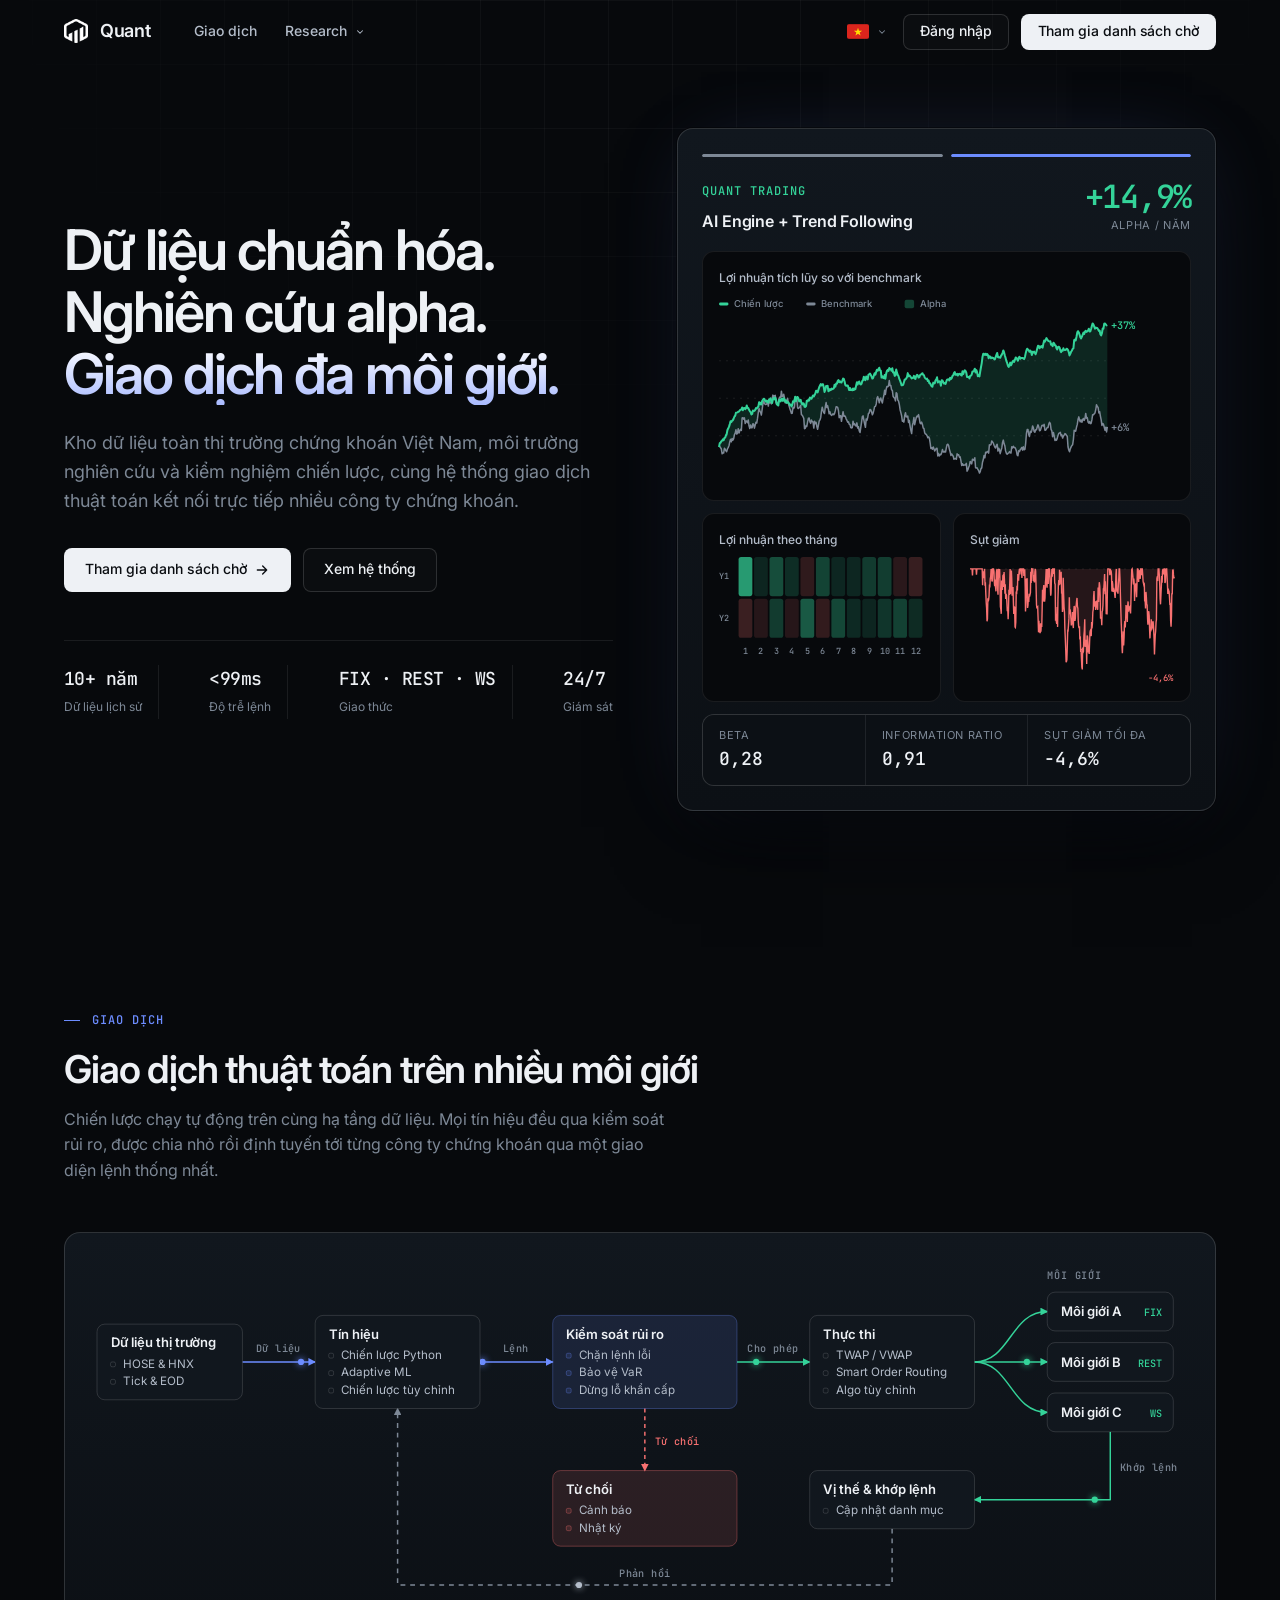
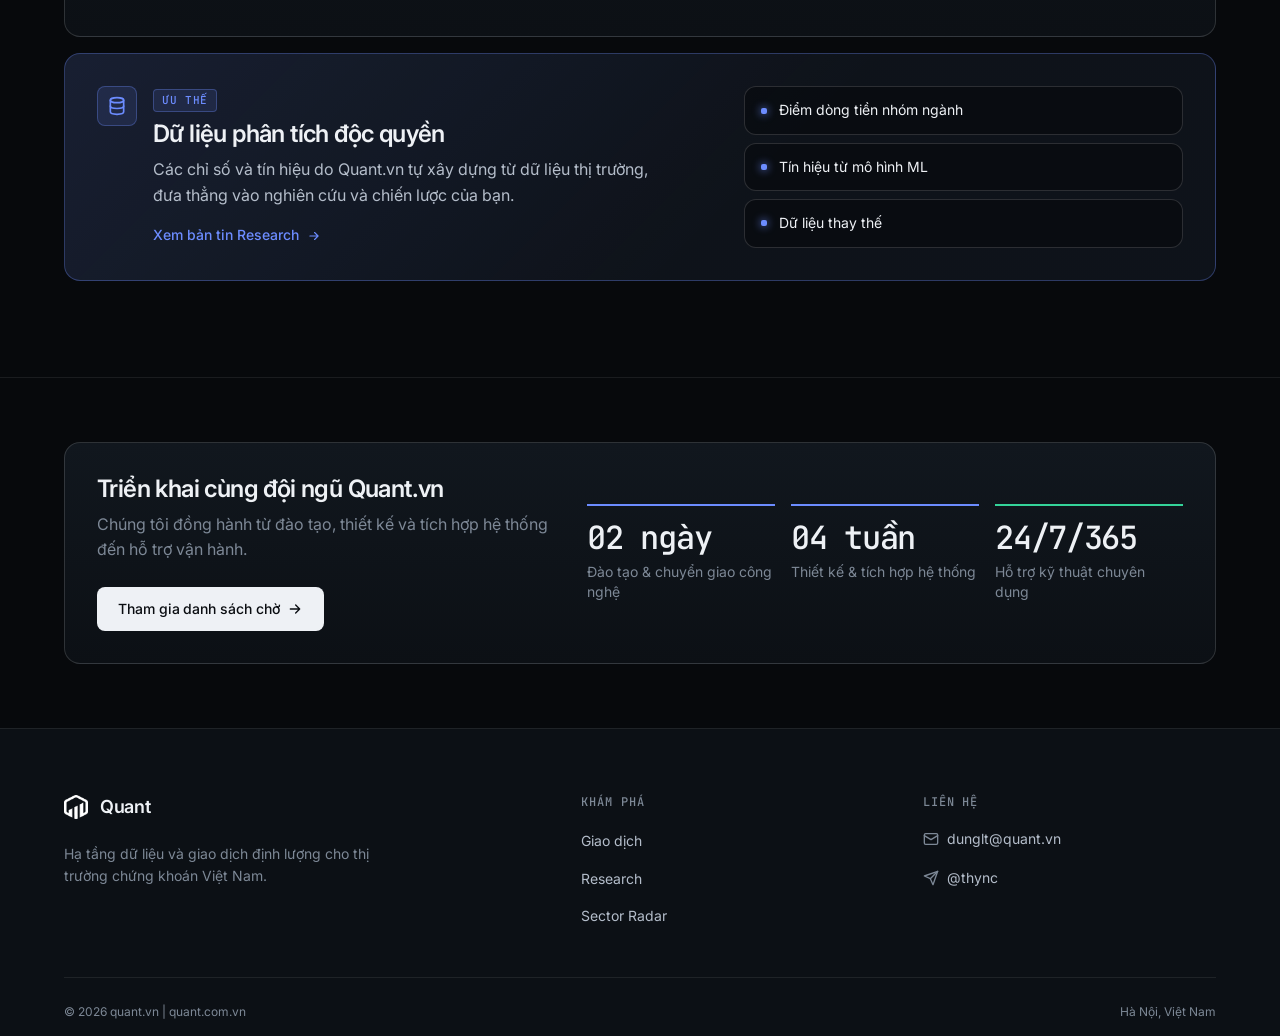
==== commit f5d14dbf: "update UI" ====
--- a/index.html
+++ b/index.html
@@ -1,884 +1,19 @@
-<!DOCTYPE html>
+<!doctype html>
 <html lang="vi">
-
-<head>
-    <meta charset="utf-8">
-    <meta name="viewport" content="width=device-width, initial-scale=1">
-    <title>Quant - Giao dịch định lượng chuyên nghiệp</title>
-    <meta name="description"
-        content="Hệ sinh thái Quant Trading giúp triển khai giao dịch tự động, quản trị rủi ro đa tầng và tối ưu hóa hiệu suất đầu tư bằng dữ liệu thời gian thực." />
-    <link rel="icon" type="image/png" href="favicon.png">
-
-    <!-- Google Fonts -->
-    <link rel="preconnect" href="https://fonts.googleapis.com">
-    <link rel="preconnect" href="https://fonts.gstatic.com" crossorigin>
-    <link
-        href="https://fonts.googleapis.com/css2?family=Plus+Jakarta+Sans:wght@300;400;500;600;700;800&family=Space+Grotesk:wght@400;500;600;700&display=swap"
-        rel="stylesheet">
-
-    <link rel="stylesheet" href="css/normalize.css">
-    <link rel="stylesheet" href="css/style.css">
-</head>
-
-<body>
-
-    <!-- Ambient Glow Effects & Background Grid -->
-    <div class="ambient-bg">
-        <div class="ambient-blob blob-cyan"></div>
-        <div class="ambient-blob blob-purple"></div>
-        <div class="ambient-blob blob-emerald"></div>
-    </div>
-    <div class="grid-overlay"></div>
-
-    <!-- Navigation Header -->
-    <header class="site-header" id="site-header">
-        <div class="container nav-container">
-            <a class="logo" href="#tong-quan" aria-label="Quant Trading">
-                <img src="images/logo.png" alt="" aria-hidden="true">
-                <span>Quant</span>
-            </a>
-
-            <nav class="site-nav" id="primary-navigation" aria-label="Điều hướng chính">
-                <ul>
-                    <li class="nav-dropdown">
-                        <a href="sector.html" class="nav-dropdown-toggle">
-                            Markets
-                            <svg class="nav-chevron" width="10" height="10" viewBox="0 0 24 24" fill="none" stroke="currentColor" stroke-width="2.5"><path d="m6 9 6 6 6-6"/></svg>
-                        </a>
-                        <div class="nav-dropdown-menu">
-                            <span class="dd-label">Markets</span>
-                            <a href="sector.html" class="dd-item">
-                                <span class="dd-icon">
-                                    <svg width="16" height="16" viewBox="0 0 24 24" fill="none" stroke="currentColor" stroke-width="1.8"><rect x="3" y="3" width="7" height="7" rx="1"/><rect x="14" y="3" width="7" height="7" rx="1"/><rect x="3" y="14" width="7" height="7" rx="1"/><rect x="14" y="14" width="7" height="7" rx="1"/></svg>
-                                </span>
-                                <span class="dd-text">
-                                    <strong>Sector Radar</strong>
-                                    <small>Dòng tiền &amp; hiệu suất nhóm ngành</small>
-                                </span>
-                            </a>
-                            <a href="#" class="dd-item dd-disabled">
-                                <span class="dd-icon">
-                                    <svg width="16" height="16" viewBox="0 0 24 24" fill="none" stroke="currentColor" stroke-width="1.8"><path d="M12 2v20M17 5H9.5a3.5 3.5 0 0 0 0 7h5a3.5 3.5 0 0 1 0 7H6"/></svg>
-                                </span>
-                                <span class="dd-text">
-                                    <strong>Foreign Flow <span class="nav-badge-soon">Soon</span></strong>
-                                    <small>Giao dịch ròng khối ngoại</small>
-                                </span>
-                            </a>
-                            <a href="#" class="dd-item dd-disabled">
-                                <span class="dd-icon">
-                                    <svg width="16" height="16" viewBox="0 0 24 24" fill="none" stroke="currentColor" stroke-width="1.8"><path d="M3 3v18h18"/><path d="m19 9-5 5-4-4-3 3"/></svg>
-                                </span>
-                                <span class="dd-text">
-                                    <strong>Liquidity Map <span class="nav-badge-soon">Soon</span></strong>
-                                    <small>Thanh khoản &amp; khoảng trống giá</small>
-                                </span>
-                            </a>
-                            <div class="dd-divider"></div>
-                            <a href="#" class="dd-item dd-disabled">
-                                <span class="dd-icon">
-                                    <svg width="16" height="16" viewBox="0 0 24 24" fill="none" stroke="currentColor" stroke-width="1.8"><path d="M3 6h18M3 12h18M3 18h18"/><circle cx="7" cy="6" r="1" fill="currentColor"/><circle cx="17" cy="12" r="1" fill="currentColor"/><circle cx="11" cy="18" r="1" fill="currentColor"/></svg>
-                                </span>
-                                <span class="dd-text">
-                                    <strong>Stock Screener <span class="nav-badge-soon">Soon</span></strong>
-                                    <small>Lọc cổ phiếu theo điều kiện</small>
-                                </span>
-                            </a>
-                        </div>
-                    </li>
-                    <li><a href="#" class="nav-coming-soon" aria-disabled="true">Developer <span class="nav-badge-soon">Soon</span></a></li>
-                </ul>
-            </nav>
-
-            <button class="nav-toggle" id="nav-toggle-btn" type="button" aria-expanded="false"
-                aria-controls="primary-navigation" aria-label="Mở thực đơn">
-                <span></span>
-                <span></span>
-                <span></span>
-            </button>
-        </div>
-    </header>
-    <div class="nav-backdrop" id="nav-backdrop"></div>
-
-    <main>
-        <!-- Hero Section -->
-        <section class="hero" id="tong-quan">
-            <div class="container hero-layout">
-                <div class="hero-content">
-                    <span class="section-badge">
-                        <span class="pulse-indicator"></span>
-                        Nền tảng giao dịch định lượng
-                    </span>
-                    <h1>Tối Ưu Hiệu Suất Đầu Tư Với <span class="text-gradient">Hệ Sinh Thái Quant</span></h1>
-                    <p>Biến dữ liệu thị trường thành quyết định giao dịch tự động hóa. Công cụ tích hợp toàn diện từ
-                        thiết kế, kiểm nghiệm lịch sử (backtest) cho đến kết nối cổng giao dịch trực tiếp dành riêng cho
-                        thị trường chứng khoán Việt Nam.</p>
-
-                    <div class="hero-actions">
-                        <a class="btn btn-primary" href="#lien-he">Yêu cầu dùng thử</a>
-                        <a class="btn btn-secondary" href="#chien-luoc">Quy trình</a>
-                    </div>
-
-                    <ul class="hero-highlights">
-                        <li>
-                            <strong>99.99%</strong>
-                            <span>Uptime hạ tầng</span>
-                        </li>
-                        <li>
-                            <strong>&lt;99ms</strong>
-                            <span>Độ trễ xử lý lệnh</span>
-                        </li>
-                        <li>
-                            <strong>15+</strong>
-                            <span>Chiến lược mẫu</span>
-                        </li>
-                        <li>
-                            <strong>24/7</strong>
-                            <span>Giám sát rủi ro</span>
-                        </li>
-                    </ul>
-                </div>
-
-                <div class="hero-visual">
-                    <div class="glass-card chart-widget">
-                        <div class="widget-header">
-                            <span class="widget-title">Hiệu suất danh mục</span>
-                            <span class="widget-status">
-                                <span class="pulse-indicator"></span>
-                                Real-time
-                            </span>
-                        </div>
-
-                        <div class="widget-display">
-                            <div>
-                                <span id="hero-pnl-label"
-                                    style="font-size: 0.8rem; color: var(--text-muted); display: block; text-transform: uppercase; margin-bottom: 4px;">Chiến
-                                    lược AI</span>
-                                <div class="pnl-value" id="hero-pnl-val">+12.70%</div>
-                            </div>
-                            <div class="pnl-change" id="hero-pnl-change">
-                                <svg width="16" height="16" viewBox="0 0 24 24" fill="none" stroke="currentColor"
-                                    stroke-width="2.5">
-                                    <path d="M18 15l-6-6-6 6" />
-                                </svg>
-                                <span>+1.45% hôm nay</span>
-                            </div>
-                        </div>
-
-                        <!-- Simulated PnL Graph (SVG) -->
-                        <div class="chart-container">
-                            <svg class="chart-svg" id="hero-chart" viewBox="0 0 400 200">
-                                <defs>
-                                    <linearGradient id="chart-gradient" x1="0" y1="0" x2="0" y2="1">
-                                        <stop offset="0%" stop-color="hsl(190, 100%, 50%)" />
-                                        <stop offset="100%" stop-color="hsl(263, 100%, 65%)" />
-                                    </linearGradient>
-                                    <linearGradient id="chart-fill-gradient" x1="0" y1="0" x2="0" y2="1">
-                                        <stop offset="0%" stop-color="hsla(190, 100%, 50%, 0.25)" />
-                                        <stop offset="100%" stop-color="hsla(263, 100%, 65%, 0.0)" />
-                                    </linearGradient>
-                                </defs>
-                                <!-- Grid Lines -->
-                                <line x1="0" y1="50" x2="400" y2="50" class="chart-grid-line" />
-                                <line x1="0" y1="100" x2="400" y2="100" class="chart-grid-line" />
-                                <line x1="0" y1="150" x2="400" y2="150" class="chart-grid-line" />
-
-                                <!-- Filled Area under Path -->
-                                <path id="hero-chart-fill" class="chart-path-fill" d="M 0 200 L 0 200 Z" />
-                                <!-- Stroke Path -->
-                                <path id="hero-chart-line" class="chart-path-line" d="M 0 200" />
-                            </svg>
-                        </div>
-
-                        <!-- Mini metrics -->
-                        <div class="audit-metrics" style="margin-bottom: 20px; font-size: 0.85rem;">
-                            <div
-                                style="display: grid; grid-template-columns: repeat(3, 1fr); gap: 10px; text-align: center;">
-                                <div
-                                    style="background: rgba(255,255,255,0.02); border: 1px solid var(--border-light); padding: 8px; border-radius: var(--radius-xs);">
-                                    <span
-                                        style="display:block; font-size: 0.7rem; color: var(--text-dim); text-transform: uppercase;">Sharpe
-                                        Ratio</span>
-                                    <strong id="hero-sharpe" style="color: var(--text-primary);">1.84</strong>
-                                </div>
-                                <div
-                                    style="background: rgba(255,255,255,0.02); border: 1px solid var(--border-light); padding: 8px; border-radius: var(--radius-xs);">
-                                    <span
-                                        style="display:block; font-size: 0.7rem; color: var(--text-dim); text-transform: uppercase;">Max
-                                        Drawdown</span>
-                                    <strong id="hero-dd" style="color: var(--accent-orange);">-3.2%</strong>
-                                </div>
-                                <div
-                                    style="background: rgba(255,255,255,0.02); border: 1px solid var(--border-light); padding: 8px; border-radius: var(--radius-xs);">
-                                    <span
-                                        style="display:block; font-size: 0.7rem; color: var(--text-dim); text-transform: uppercase;">Win
-                                        Rate</span>
-                                    <strong id="hero-winrate" style="color: var(--tertiary);">68.4%</strong>
-                                </div>
-                            </div>
-                        </div>
-
-                        <!-- Selectors to switch simulation dataset -->
-                        <div class="chart-selectors">
-                            <button type="button" class="selector-btn active" data-strategy="ai">AI Engine</button>
-                            <button type="button" class="selector-btn" data-strategy="trend">Trend Following</button>
-                            <button type="button" class="selector-btn" data-strategy="arb">Arbitrage</button>
-                        </div>
-                    </div>
-
-                    <!-- Floating Badge Pill -->
-                    <div class="glass-card hero-badge-pill">
-                        <div class="badge-pill-icon">
-                            <svg width="20" height="20" viewBox="0 0 24 24" fill="none" stroke="currentColor"
-                                stroke-width="2" stroke-linecap="round" stroke-linejoin="round">
-                                <path d="M12 2v20M17 5H9.5a3.5 3.5 0 0 0 0 7h5a3.5 3.5 0 0 1 0 7H6" />
-                            </svg>
-                        </div>
-                        <div class="badge-pill-content">
-                            <span>HOSE &amp; HNX Direct Feed</span>
-                            <p>Tín hiệu truyền trực tiếp với tần suất &lt; 50ms qua Socket.</p>
-                        </div>
-                    </div>
-                </div>
-            </div>
-        </section>
-
-        <!-- Metrics Section -->
-        <section class="section metrics-section">
-            <div class="container metrics-grid">
-                <div class="glass-card metric-card">
-                    <h3>10+ Năm</h3>
-                    <p>Dữ liệu lịch sử OHLCV và Tick của toàn thị trường Việt Nam được chuẩn hóa.</p>
-                </div>
-                <div class="glass-card metric-card">
-                    <h3>8 Lớp</h3>
-                    <p>Hệ thống kiểm soát rủi ro độc lập: chặn lệnh lỗi, bảo vệ VaR, dừng lỗ khẩn cấp.</p>
-                </div>
-                <div class="glass-card metric-card">
-                    <h3>5 Chế độ</h3>
-                    <p>Vận hành chiến lược linh hoạt: Sandbox, Backtest, Paper Trading, Live Staging &amp; Production.
-                    </p>
-                </div>
-                <div class="glass-card metric-card">
-                    <h3>ISO 27001</h3>
-                    <p>Chuẩn quy trình bảo mật thông tin và mã nguồn chiến lược của khách hàng.</p>
-                </div>
-            </div>
-        </section>
-
-        <!-- Product Features Section -->
-        <section class="section" id="san-pham">
-            <div class="container">
-                <div class="section-heading">
-                    <span class="section-badge">Giải pháp</span>
-                    <h2 class="section-title">Hệ Sinh Thái Giải Pháp Toàn Diện</h2>
-                    <p class="section-desc">Hỗ trợ toàn bộ vòng đời của giao dịch định lượng từ khâu nghiên cứu dữ liệu
-                        đến tự động hóa khớp lệnh đầu cuối.</p>
-                </div>
-
-                <div class="features-grid">
-                    <!-- Feature Card 1 -->
-                    <div class="glass-card feature-card">
-                        <div class="feature-header">
-                            <div class="feature-icon-box">
-                                <svg width="24" height="24" viewBox="0 0 24 24" fill="none" stroke="currentColor"
-                                    stroke-width="2" stroke-linecap="round" stroke-linejoin="round">
-                                    <polygon points="12 2 2 7 12 12 22 7 12 2" />
-                                    <polyline points="2 17 12 22 22 17" />
-                                    <polyline points="2 12 12 17 22 12" />
-                                </svg>
-                            </div>
-                            <h3>Studio Xây Dựng Chiến Lược</h3>
-                            <p>Phát triển chiến lược giao dịch bằng ngôn ngữ Python với thư viện tích hợp sẵn hoặc công
-                                cụ kéo thả trực quan.</p>
-                        </div>
-                        <ul class="feature-bullets">
-                            <li>
-                                <svg viewBox="0 0 24 24" fill="none" stroke="currentColor" stroke-width="3"
-                                    stroke-linecap="round">
-                                    <polyline points="20 6 9 17 4 12" />
-                                </svg>
-                                Jupyter Lab / Code Editor tích hợp trực tiếp trên Web.
-                            </li>
-                            <li>
-                                <svg viewBox="0 0 24 24" fill="none" stroke="currentColor" stroke-width="3"
-                                    stroke-linecap="round">
-                                    <polyline points="20 6 9 17 4 12" />
-                                </svg>
-                                API truy xuất dữ liệu lịch sử và thời gian thực siêu tốc.
-                            </li>
-                            <li>
-                                <svg viewBox="0 0 24 24" fill="none" stroke="currentColor" stroke-width="3"
-                                    stroke-linecap="round">
-                                    <polyline points="20 6 9 17 4 12" />
-                                </svg>
-                                Quản lý phiên bản tự động bằng Git Enterprise.
-                            </li>
-                        </ul>
-                    </div>
-
-                    <!-- Feature Card 2 -->
-                    <div class="glass-card feature-card">
-                        <div class="feature-header">
-                            <div class="feature-icon-box">
-                                <svg width="24" height="24" viewBox="0 0 24 24" fill="none" stroke="currentColor"
-                                    stroke-width="2" stroke-linecap="round" stroke-linejoin="round">
-                                    <rect x="3" y="3" width="18" height="18" rx="2" ry="2" />
-                                    <line x1="9" y1="3" x2="9" y2="21" />
-                                    <line x1="15" y1="3" x2="15" y2="21" />
-                                    <line x1="3" y1="9" x2="21" y2="9" />
-                                    <line x1="3" y1="15" x2="21" y2="15" />
-                                </svg>
-                            </div>
-                            <h3>Bảng Điều Khiển Trực Quan</h3>
-                            <p>Theo dõi danh mục đầu tư, luồng giao dịch, quản lý tài sản và PnL theo thời gian thực với
-                                độ trễ tối thiểu.</p>
-                        </div>
-                        <ul class="feature-bullets">
-                            <li>
-                                <svg viewBox="0 0 24 24" fill="none" stroke="currentColor" stroke-width="3"
-                                    stroke-linecap="round">
-                                    <polyline points="20 6 9 17 4 12" />
-                                </svg>
-                                Widget báo cáo tương tác tùy biến linh hoạt.
-                            </li>
-                            <li>
-                                <svg viewBox="0 0 24 24" fill="none" stroke="currentColor" stroke-width="3"
-                                    stroke-linecap="round">
-                                    <polyline points="20 6 9 17 4 12" />
-                                </svg>
-                                Cảnh báo sự cố, biến động qua Telegram, SMS, Webhook.
-                            </li>
-                            <li>
-                                <svg viewBox="0 0 24 24" fill="none" stroke="currentColor" stroke-width="3"
-                                    stroke-linecap="round">
-                                    <polyline points="20 6 9 17 4 12" />
-                                </svg>
-                                Theo dõi chi tiết log lệnh và kiểm soát trạng thái kết nối.
-                            </li>
-                        </ul>
-                    </div>
-
-                    <!-- Feature Card 3 -->
-                    <div class="glass-card feature-card">
-                        <div class="feature-header">
-                            <div class="feature-icon-box">
-                                <svg width="24" height="24" viewBox="0 0 24 24" fill="none" stroke="currentColor"
-                                    stroke-width="2" stroke-linecap="round" stroke-linejoin="round">
-                                    <path d="M4 15s1-1 4-1 5 2 8 2 4-1 4-1V3s-1 1-4 1-5-2-8-2-4 1-4 1z" />
-                                    <line x1="4" y1="22" x2="4" y2="15" />
-                                </svg>
-                            </div>
-                            <h3>Kết Nối Đa Môi Giới (EMS)</h3>
-                            <p>Tích hợp trực tiếp tới các công ty chứng khoán hàng đầu Việt Nam thông qua giao thức FIX,
-                                REST và WebSockets.</p>
-                        </div>
-                        <ul class="feature-bullets">
-                            <li>
-                                <svg viewBox="0 0 24 24" fill="none" stroke="currentColor" stroke-width="3"
-                                    stroke-linecap="round">
-                                    <polyline points="20 6 9 17 4 12" />
-                                </svg>
-                                Smart Order Routing - Điều phối lệnh thông minh tối ưu giá.
-                            </li>
-                            <li>
-                                <svg viewBox="0 0 24 24" fill="none" stroke="currentColor" stroke-width="3"
-                                    stroke-linecap="round">
-                                    <polyline points="20 6 9 17 4 12" />
-                                </svg>
-                                Hỗ trợ cơ chế gom tiểu khoản và phân bổ tự động.
-                            </li>
-                            <li>
-                                <svg viewBox="0 0 24 24" fill="none" stroke="currentColor" stroke-width="3"
-                                    stroke-linecap="round">
-                                    <polyline points="20 6 9 17 4 12" />
-                                </svg>
-                                Tự động cân bằng danh mục theo các tham số đặt trước.
-                            </li>
-                        </ul>
-                    </div>
-
-                    <!-- Feature Card 4 -->
-                    <div class="glass-card feature-card">
-                        <div class="feature-header">
-                            <div class="feature-icon-box">
-                                <svg width="24" height="24" viewBox="0 0 24 24" fill="none" stroke="currentColor"
-                                    stroke-width="2" stroke-linecap="round" stroke-linejoin="round">
-                                    <path
-                                        d="M21 16V8a2 2 0 0 0-1-1.73l-7-4a2 2 0 0 0-2 0l-7 4A2 2 0 0 0 3 8v8a2 2 0 0 0 1 1.73l7 4a2 2 0 0 0 2 0l7-4A2 2 0 0 0 21 16z" />
-                                    <polyline points="3.27 6.96 12 12.01 20.73 6.96" />
-                                    <line x1="12" y1="22.08" x2="12" y2="12" />
-                                </svg>
-                            </div>
-                            <h3>Kho Dữ Liệu Nâng Cao</h3>
-                            <p>Hạ tầng lưu trữ dữ liệu chất lượng cao bao gồm Dữ liệu lịch sử, Tin tức, Báo cáo tài
-                                chính và Alternative Data.</p>
-                        </div>
-                        <ul class="feature-bullets">
-                            <li>
-                                <svg viewBox="0 0 24 24" fill="none" stroke="currentColor" stroke-width="3"
-                                    stroke-linecap="round">
-                                    <polyline points="20 6 9 17 4 12" />
-                                </svg>
-                                Kiến trúc lưu trữ phân tán hiệu năng cao trên đám mây.
-                            </li>
-                            <li>
-                                <svg viewBox="0 0 24 24" fill="none" stroke="currentColor" stroke-width="3"
-                                    stroke-linecap="round">
-                                    <polyline points="20 6 9 17 4 12" />
-                                </svg>
-                                Luồng truyền tải sự kiện (streaming pipeline) qua Kafka.
-                            </li>
-                            <li>
-                                <svg viewBox="0 0 24 24" fill="none" stroke="currentColor" stroke-width="3"
-                                    stroke-linecap="round">
-                                    <polyline points="20 6 9 17 4 12" />
-                                </svg>
-                                API tích hợp chuẩn hóa, sẵn sàng kết nối các mô hình ML.
-                            </li>
-                        </ul>
-                    </div>
-                </div>
-            </div>
-        </section>
-
-        <!-- Workflow Section -->
-        <section class="section workflow" id="chien-luoc">
-            <div class="container">
-                <div class="section-heading">
-                    <span class="section-badge">Quy trình</span>
-                    <h2 class="section-title">Quy Trình Triển Khai Chiến Lược</h2>
-                    <p class="section-desc">Xây dựng chiến lược định lượng bài bản từ ý tưởng đến giao dịch thực tế, đảm
-                        bảo an toàn vốn tối đa.</p>
-                </div>
-
-                <div class="workflow-steps">
-                    <div class="glass-card workflow-step-item">
-                        <div class="step-num-badge">01</div>
-                        <div class="step-content">
-                            <h3>Nghiên Cứu Dữ Liệu</h3>
-                            <p>Khai thác kho dữ liệu Tick &amp; EOD lịch sử hơn 10 năm của thị trường Việt Nam để tìm
-                                kiếm tín hiệu (Alpha).</p>
-                        </div>
-                    </div>
-                    <div class="glass-card workflow-step-item">
-                        <div class="step-num-badge">02</div>
-                        <div class="step-content">
-                            <h3>Lập Trình Chiến Lược</h3>
-                            <p>Thiết lập quy tắc mua, bán, quản trị rủi ro bằng Python. Tận dụng tối đa các chỉ báo kỹ
-                                thuật có sẵn.</p>
-                        </div>
-                    </div>
-                    <div class="glass-card workflow-step-item">
-                        <div class="step-num-badge">03</div>
-                        <div class="step-content">
-                            <h3>Kiểm Nghiệm Backtest</h3>
-                            <p>Chạy giả lập trên dữ liệu quá khứ, đánh giá mức sụt giảm tài sản (Drawdown) và tỷ suất
-                                sinh lời tối ưu.</p>
-                        </div>
-                    </div>
-                    <div class="glass-card workflow-step-item">
-                        <div class="step-num-badge">04</div>
-                        <div class="step-content">
-                            <h3>Triển Khai Thực Tế</h3>
-                            <p>Đưa chiến lược vào vận hành thực tế (Live Trading) với kết nối trực tiếp đến các cổng môi
-                                giới an toàn.</p>
-                        </div>
-                    </div>
-                </div>
-            </div>
-        </section>
-
-        <!-- Architecture/Technology Section -->
-        <section class="section platform" id="nen-tang">
-            <div class="container">
-                <div class="section-heading">
-                    <span class="section-badge">Hạ tầng</span>
-                    <h2 class="section-title">Hệ Thống Phục Vụ Tổ Chức</h2>
-                    <p class="section-desc">Kiến trúc dạng microservices giúp cô lập rủi ro, vận hành tối ưu trên môi
-                        trường điện toán đám mây hybrid cloud.</p>
-                </div>
-
-                <div class="platform-grid">
-                    <!-- Core compute -->
-                    <div class="glass-card platform-card">
-                        <div class="platform-card-header">
-                            <h3 style="margin-bottom: 8px;">Lõi Tính Toán Rust</h3>
-                            <p>Được lập trình bằng ngôn ngữ Rust để tối ưu hóa tài nguyên phần cứng, triệt tiêu độ trễ
-                                trễ khớp lệnh &lt; 99ms.</p>
-                        </div>
-                        <span class="chip-tag">Rust Engine</span>
-                    </div>
-
-                    <!-- Distributed database -->
-                    <div class="glass-card platform-card">
-                        <div class="platform-card-header">
-                            <h3 style="margin-bottom: 8px;">Dữ Liệu Truyền Tải Kafka</h3>
-                            <p>Đồng bộ dữ liệu Tick và khớp lệnh qua luồng sự kiện phân tán Apache Kafka, đáp ứng hàng
-                                triệu thông điệp mỗi giây.</p>
-                        </div>
-                        <span class="chip-tag">40M+ Msg/Ngày</span>
-                    </div>
-
-                    <!-- Machine learning signals -->
-                    <div class="glass-card platform-card">
-                        <div class="platform-card-header">
-                            <h3 style="margin-bottom: 8px;">Adaptive ML Signal</h3>
-                            <p>Pipeline huấn luyện và suy luận mô hình học máy tự động cập nhật tham số và dự đoán xu
-                                hướng sau mỗi 5 phút.</p>
-                        </div>
-                        <span class="chip-tag">AI Refresh 5m</span>
-                    </div>
-
-                    <!-- Observability DevOps -->
-                    <div class="glass-card platform-card">
-                        <div class="platform-card-header">
-                            <h3 style="margin-bottom: 8px;">Giám Sát Tự Động Staging</h3>
-                            <p>Hệ thống giám sát Prometheus/Grafana liên tục phân tích hoạt động chiến lược và đưa ra
-                                cảnh báo tự động khi phát hiện lỗi.</p>
-                        </div>
-                        <span class="chip-tag">MTTR &lt; 10 Phút</span>
-                    </div>
-                </div>
-            </div>
-        </section>
-
-        <!-- Compliance & Security Section -->
-        <section class="section compliance" id="bao-mat">
-            <div class="container compliance-grid">
-                <div>
-                    <span class="section-badge">Bảo mật</span>
-                    <h2 class="section-title">An Toàn, Minh Bạch &amp; Tuân Thủ Pháp Luật</h2>
-                    <p class="section-desc">Mọi thành phần được xây dựng đáp ứng các điều kiện khắt khe nhất của các
-                        định chế tài chính và công ty quản lý quỹ chuyên nghiệp.</p>
-
-                    <ul class="compliance-list">
-                        <li>
-                            <svg viewBox="0 0 24 24" fill="none" stroke="currentColor" stroke-width="3"
-                                stroke-linecap="round">
-                                <polyline points="20 6 9 17 4 12" />
-                            </svg>
-                            Phân quyền truy cập tài khoản chi tiết theo vai trò quản trị (RBAC) và Single Sign-On (SSO).
-                        </li>
-                        <li>
-                            <svg viewBox="0 0 24 24" fill="none" stroke="currentColor" stroke-width="3"
-                                stroke-linecap="round">
-                                <polyline points="20 6 9 17 4 12" />
-                            </svg>
-                            Mã hóa đầu cuối toàn bộ dữ liệu chiến lược giao dịch và khóa API kết nối môi giới.
-                        </li>
-                        <li>
-                            <svg viewBox="0 0 24 24" fill="none" stroke="currentColor" stroke-width="3"
-                                stroke-linecap="round">
-                                <polyline points="20 6 9 17 4 12" />
-                            </svg>
-                            Tự động lập lịch báo cáo tuân thủ theo các quy định hiện hành của UBCKNN Việt Nam.
-                        </li>
-                        <li>
-                            <svg viewBox="0 0 24 24" fill="none" stroke="currentColor" stroke-width="3"
-                                stroke-linecap="round">
-                                <polyline points="20 6 9 17 4 12" />
-                            </svg>
-                            Lưu vết nhật ký hệ thống (Audit Trail) chi tiết để hỗ trợ công tác kiểm toán nội bộ.
-                        </li>
-                    </ul>
-                </div>
-
-                <div class="glass-card audit-card">
-                    <h3>Khung Vận Hành Đồng Hành</h3>
-                    <p>Chúng tôi không chỉ cung cấp công nghệ mà còn đồng hành cùng bạn thiết kế và chuẩn hóa quy trình
-                        vận hành đầu tư.</p>
-
-                    <dl class="audit-metrics">
-                        <div class="audit-metric-row">
-                            <dt>Đào tạo, chuyển giao công nghệ</dt>
-                            <dd>02 Ngày</dd>
-                        </div>
-                        <div class="audit-metric-row">
-                            <dt>Thiết kế, tích hợp hệ thống</dt>
-                            <dd>04 Tuần</dd>
-                        </div>
-                        <div class="audit-metric-row">
-                            <dt>Hỗ trợ kỹ thuật chuyên dụng</dt>
-                            <dd>24/7/365</dd>
-                        </div>
-                    </dl>
-                </div>
-            </div>
-        </section>
-
-        <!-- CTA & Contact Section -->
-        <section class="section cta" id="lien-he">
-            <div class="container" style="text-align: center;">
-                <div class="section-heading" style="margin-left: auto; margin-right: auto;">
-                    <span class="section-badge">Liên hệ</span>
-                    <h2 class="section-title">Bắt Đầu Hành Trình Giao Dịch Chuyên Nghiệp</h2>
-                    <p class="section-desc" style="max-width: 600px; margin-left: auto; margin-right: auto;">Hãy liên hệ
-                        với đội ngũ chuyên gia của chúng tôi để trao đổi phương án tích hợp và thiết lập hệ thống chuyên
-                        dụng cho tổ chức.</p>
-                </div>
-
-                <div class="glass-card contact-card">
-                    <ul class="contact-list">
-                        <li class="contact-item">
-                            <div class="contact-icon-wrapper">
-                                <svg width="20" height="20" viewBox="0 0 24 24" fill="none" stroke="currentColor"
-                                    stroke-width="2.5" stroke-linecap="round" stroke-linejoin="round">
-                                    <path
-                                        d="M4 4h16c1.1 0 2 .9 2 2v12c0 1.1-.9 2-2 2H4c-1.1 0-2-.9-2-2V6c0-1.1.9-2 2-2z" />
-                                    <polyline points="22,6 12,13 2,6" />
-                                </svg>
-                            </div>
-                            <div class="contact-details">
-                                <span class="contact-label">Email</span>
-                                <div class="contact-value"><a href="mailto:dunglt@quant.vn">dunglt@quant.vn</a></div>
-                            </div>
-                        </li>
-
-                        <li class="contact-item">
-                            <div class="contact-icon-wrapper">
-                                <svg width="20" height="20" viewBox="0 0 24 24" fill="none" stroke="currentColor"
-                                    stroke-width="2.5" stroke-linecap="round" stroke-linejoin="round">
-                                    <path
-                                        d="M21 11.5a8.38 8.38 0 0 1-.9 3.8 8.5 8.5 0 0 1-7.6 4.7 8.38 8.38 0 0 1-3.8-.9L3 21l1.9-5.7a8.38 8.38 0 0 1-.9-3.8 8.5 8.5 0 0 1 4.7-7.6 8.38 8.38 0 0 1 3.8-.9h.5a8.48 8.48 0 0 1 8 8v.5z" />
-                                </svg>
-                            </div>
-                            <div class="contact-details">
-                                <span class="contact-label">Telegram</span>
-                                <div class="contact-value"><a href="https://t.me/thync" target="_blank"
-                                        rel="noopener">@thync</a></div>
-                            </div>
-                        </li>
-
-                        <li class="contact-item">
-                            <div class="contact-icon-wrapper">
-                                <svg width="20" height="20" viewBox="0 0 24 24" fill="none" stroke="currentColor"
-                                    stroke-width="2.5" stroke-linecap="round" stroke-linejoin="round">
-                                    <path d="M21 10c0 7-9 13-9 13s-9-6-9-13a9 9 0 0 1 18 0z" />
-                                    <circle cx="12" cy="10" r="3" />
-                                </svg>
-                            </div>
-                            <div class="contact-details">
-                                <span class="contact-label">Địa điểm</span>
-                                <div class="contact-value">Hà Nội</div>
-                            </div>
-                        </li>
-                    </ul>
-                </div>
-            </div>
-        </section>
-    </main>
-
-    <!-- Footer -->
-    <footer class="site-footer">
-        <div class="container footer-layout">
-            <div class="footer-copyright">
-                © <span id="current-year"></span> quant.vn | quant.com.vn
-            </div>
-
-            <div class="footer-links">
-                <a href="#tong-quan">Tổng quan</a>
-                <a href="#san-pham">Sản phẩm</a>
-                <a href="#bao-mat">Bảo mật</a>
-                <a href="mailto:dunglt@quant.vn">Hỗ trợ kỹ thuật</a>
-            </div>
-        </div>
-    </footer>
-
-    <!-- Interactive Javascript Logics -->
-    <script>
-        document.addEventListener('DOMContentLoaded', () => {
-
-            // 1. Current Year Auto Update
-            const yearElement = document.getElementById('current-year');
-            if (yearElement) {
-                yearElement.textContent = new Date().getFullYear();
-            }
-
-            // 2. Header Scroll Effect
-            const header = document.getElementById('site-header');
-            window.addEventListener('scroll', () => {
-                if (window.scrollY > 20) {
-                    header.classList.add('scrolled');
-                } else {
-                    header.classList.remove('scrolled');
-                }
-            });
-
-            // 3. Mobile Navigation Drawer Toggle
-            const navToggle = document.getElementById('nav-toggle-btn');
-            const primaryNav = document.getElementById('primary-navigation');
-            const navBackdrop = document.getElementById('nav-backdrop');
-
-            function openNav() {
-                primaryNav.classList.add('open');
-                navToggle.classList.add('open');
-                navToggle.setAttribute('aria-expanded', 'true');
-                if (navBackdrop) { navBackdrop.classList.add('open'); document.body.style.overflow = 'hidden'; }
-            }
-
-            function closeNav() {
-                primaryNav.classList.remove('open');
-                navToggle.classList.remove('open');
-                navToggle.setAttribute('aria-expanded', 'false');
-                if (navBackdrop) { navBackdrop.classList.remove('open'); document.body.style.overflow = ''; }
-            }
-
-            if (navToggle && primaryNav) {
-                navToggle.addEventListener('click', () => {
-                    primaryNav.classList.contains('open') ? closeNav() : openNav();
-                });
-
-                if (navBackdrop) navBackdrop.addEventListener('click', closeNav);
-
-                // Close menu when clicking nav link (skip disabled ones)
-                primaryNav.querySelectorAll('a:not(.dd-disabled):not(.nav-coming-soon)').forEach(link => {
-                    link.addEventListener('click', () => {
-                        closeNav();
-                    });
-                });
-            }
-
-            // 4. Hero Simulated PnL Interactive Chart Switcher
-            const strategyData = {
-                ai: {
-                    label: "Chiến lược AI Adaptive",
-                    pnl: "+24.85%",
-                    change: "+1.92% hôm nay",
-                    changeNegative: false,
-                    sharpe: "2.14",
-                    dd: "-2.8%",
-                    winrate: "72.5%",
-                    points: [180, 178, 140, 145, 150, 110, 85, 95, 90, 88, 55, 60, 30, 25, 22]
-                },
-                trend: {
-                    label: "Chiến lược Trend Following",
-                    pnl: "+15.30%",
-                    change: "+0.45% hôm nay",
-                    changeNegative: false,
-                    sharpe: "1.72",
-                    dd: "-4.5%",
-                    winrate: "62.8%",
-                    points: [185, 188, 190, 185, 150, 155, 158, 120, 125, 122, 100, 105, 70, 65, 58]
-                },
-                arb: {
-                    label: "Chiến lược Arbitrage",
-                    pnl: "+9.12%",
-                    change: "-0.05% hôm nay",
-                    changeNegative: true,
-                    sharpe: "3.48",
-                    dd: "-0.9%",
-                    winrate: "91.2%",
-                    points: [175, 172, 165, 165, 150, 148, 148, 130, 125, 125, 110, 105, 90, 75, 68]
-                }
-            };
-
-            const heroPnlLabel = document.getElementById('hero-pnl-label');
-            const heroPnlVal = document.getElementById('hero-pnl-val');
-            const heroPnlChange = document.getElementById('hero-pnl-change');
-            const heroSharpe = document.getElementById('hero-sharpe');
-            const heroDd = document.getElementById('hero-dd');
-            const heroWinrate = document.getElementById('hero-winrate');
-            const heroLine = document.getElementById('hero-chart-line');
-            const heroFill = document.getElementById('hero-chart-fill');
-            const strategySelectors = document.querySelectorAll('.selector-btn');
-
-            function drawPath(points, width = 400, height = 200) {
-                const totalPoints = points.length;
-                const xSpacing = width / (totalPoints - 1);
-                let dPath = `M 0 ${points[0]}`;
-                let dFill = `M 0 200 L 0 ${points[0]}`;
-                for (let i = 1; i < totalPoints; i++) {
-                    const x = i * xSpacing;
-                    const y = points[i];
-                    const prevX = (i - 1) * xSpacing;
-                    const prevY = points[i - 1];
-                    const cpX1 = prevX + xSpacing / 2;
-                    const cpY1 = prevY;
-                    const cpX2 = x - xSpacing / 2;
-                    const cpY2 = y;
-                    dPath += ` C ${cpX1} ${cpY1}, ${cpX2} ${cpY2}, ${x} ${y}`;
-                    dFill += ` C ${cpX1} ${cpY1}, ${cpX2} ${cpY2}, ${x} ${y}`;
-                }
-                dFill += ` L ${width} 200 L 0 200 Z`;
-                return { line: dPath, fill: dFill };
-            }
-
-            let animId = null;
-            function animatePath(targetStrategy) {
-                const startPoints = [...currentPoints];
-                const endPoints = strategyData[targetStrategy].points;
-                const duration = 500;
-                const startTime = performance.now();
-                if (animId) cancelAnimationFrame(animId);
-                function step(now) {
-                    const elapsed = now - startTime;
-                    const progress = Math.min(elapsed / duration, 1);
-                    const ease = 1 - Math.pow(1 - progress, 3);
-                    const interpolated = startPoints.map((val, idx) => {
-                        const target = endPoints[idx];
-                        return val + (target - val) * ease;
-                    });
-                    currentPoints = interpolated;
-                    const paths = drawPath(currentPoints);
-                    heroLine.setAttribute('d', paths.line);
-                    heroFill.setAttribute('d', paths.fill);
-                    if (progress < 1) {
-                        animId = requestAnimationFrame(step);
-                    }
-                }
-                animId = requestAnimationFrame(step);
-            }
-
-            let currentPoints = [...strategyData.ai.points];
-            const initialPaths = drawPath(currentPoints);
-            heroLine.setAttribute('d', initialPaths.line);
-            heroFill.setAttribute('d', initialPaths.fill);
-
-            strategySelectors.forEach(btn => {
-                btn.addEventListener('click', (e) => {
-                    const targetStrategy = btn.getAttribute('data-strategy');
-                    if (!targetStrategy || !strategyData[targetStrategy]) return;
-                    strategySelectors.forEach(b => b.classList.remove('active'));
-                    btn.classList.add('active');
-                    const data = strategyData[targetStrategy];
-                    heroPnlLabel.textContent = data.label;
-                    heroPnlVal.textContent = data.pnl;
-                    heroPnlChange.querySelector('span').textContent = data.change;
-                    if (data.changeNegative) {
-                        heroPnlChange.classList.add('negative');
-                        heroPnlChange.querySelector('svg').style.transform = 'rotate(180deg)';
-                    } else {
-                        heroPnlChange.classList.remove('negative');
-                        heroPnlChange.querySelector('svg').style.transform = 'rotate(0deg)';
-                    }
-                    heroSharpe.textContent = data.sharpe;
-                    heroDd.textContent = data.dd;
-                    heroWinrate.textContent = data.winrate;
-                    animatePath(targetStrategy);
-                });
-            });
-        });
-    </script>
-    <style>
-        /* Spinning helper for simulation loading */
-        @keyframes spin {
-            from {
-                transform: rotate(0deg);
-            }
-
-            to {
-                transform: rotate(360deg);
-            }
-        }
-
-        /* Mobile-only nav element styling helper */
-        @media (min-width: 821px) {
-            .mobile-only {
-                display: none !important;
-            }
-        }
-    </style>
-</body>
-
-</html>+  <head>
+    <meta charset="utf-8" />
+    <meta name="viewport" content="width=device-width, initial-scale=1" />
+    <meta name="theme-color" content="#07090c" />
+    <title>Quant.vn - Dữ liệu &amp; hệ thống giao dịch đa môi giới</title>
+    <meta name="description" content="Quant.vn khai thác dữ liệu thị trường chứng khoán Việt Nam và kết nối nhiều công ty chứng khoán qua một hệ thống giao dịch duy nhất." />
+    <link rel="icon" type="image/png" href="/favicon.png" />
+    <link rel="preconnect" href="https://fonts.googleapis.com" />
+    <link rel="preconnect" href="https://fonts.gstatic.com" crossorigin />
+    <link href="https://fonts.googleapis.com/css2?family=Inter:wght@400;500;600;700&family=JetBrains+Mono:wght@400;500&display=swap" rel="stylesheet" />
+    <script type="module" crossorigin src="/assets/index-CkHlb8yk.js"></script>
+    <link rel="stylesheet" crossorigin href="/assets/index-DX_3RXoI.css">
+  </head>
+  <body>
+    <div id="root"></div>
+  </body>
+</html>
--- a/assets/index-DX_3RXoI.css
+++ b/assets/index-DX_3RXoI.css
@@ -0,0 +1 @@
+:root{--lightningcss-light: ;--lightningcss-dark:initial;color-scheme:dark;--bg:#07090c;--surface:#0c1015;--surface-2:#11171e;--surface-3:#171e27;--line:#ffffff14;--line-strong:#ffffff24;--text:#eef1f5;--text-2:#b4bdca;--text-3:#7d8896;--accent:#6c8cff;--accent-soft:#6c8cff1f;--accent-line:#6c8cff52;--up:#34d399;--up-soft:#34d3991f;--down:#f87171;--down-soft:#f871711f;--card-bg:linear-gradient(180deg, var(--surface-2), var(--surface));--font-sans:"Inter", system-ui, -apple-system, "Segoe UI", sans-serif;--font-mono:"JetBrains Mono", ui-monospace, "SF Mono", Menlo, monospace;--fs-micro:.6875rem;--fs-xs:.75rem;--fs-sm:.875rem;--fs-base:1rem;--fs-lg:1.125rem;--fs-xl:1.5rem;--fs-2xl:2rem;--fs-h2:clamp(1.75rem, 3vw, 2.5rem);--fs-h1:clamp(2.25rem, 4.4vw, 3.5rem);--fw-regular:400;--fw-medium:500;--fw-semibold:600;--r-xs:4px;--r-sm:8px;--r-md:12px;--r-lg:16px;--s-1:4px;--s-2:8px;--s-3:12px;--s-4:16px;--s-5:24px;--s-6:32px;--s-7:48px;--s-8:64px;--s-9:96px;--container:1200px;--gutter:24px;--header-h:64px;--ease:cubic-bezier(.2, .7, .2, 1);--shadow-panel:0 0 0 1px #0006, 0 40px 80px -24px #000c, 0 0 80px -30px #6c8cff40;--shadow-pop:0 24px 48px -12px #000000b3}*,:before,:after{box-sizing:border-box;margin:0;padding:0}html{scroll-behavior:smooth;scroll-padding-top:calc(var(--header-h) + var(--s-4))}body{font-family:var(--font-sans);font-size:var(--fs-base);color:var(--text-2);background:var(--bg);-webkit-font-smoothing:antialiased;text-rendering:optimizelegibility;line-height:1.6;overflow-x:hidden}body.nav-open{overflow:hidden}h1,h2,h3,h4{text-wrap:balance}p{text-wrap:pretty}a{color:inherit;text-decoration:none}ul,ol{list-style:none}button{font:inherit;color:inherit;cursor:pointer;background:0 0;border:0}svg{display:block}::selection{background:var(--accent-soft);color:var(--text)}:focus-visible{outline:2px solid var(--accent);outline-offset:3px;border-radius:var(--r-sm)}.container{width:100%;max-width:var(--container);padding:0 var(--gutter);margin:0 auto}.mono{font-family:var(--font-mono);font-feature-settings:"tnum" 1, "zero" 1}main{position:relative}.backdrop{z-index:-1;pointer-events:none;opacity:.45;background-image:linear-gradient(var(--line) 1px, transparent 1px), linear-gradient(90deg, var(--line) 1px, transparent 1px);background-position:top;background-size:64px 64px;height:760px;position:absolute;inset:0 0 auto;-webkit-mask-image:radial-gradient(70% 80% at 50% 0,#000 20%,#0000 75%);mask-image:radial-gradient(70% 80% at 50% 0,#000 20%,#0000 75%)}.section{padding:var(--s-9) 0;position:relative}.section+.section{border-top:1px solid var(--line)}.section-tight{padding:var(--s-8) 0}.eyebrow{align-items:center;gap:var(--s-3);font-family:var(--font-mono);font-size:var(--fs-xs);font-weight:var(--fw-medium);letter-spacing:.08em;text-transform:uppercase;color:var(--accent);display:inline-flex}.eyebrow:before{content:"";background:currentColor;width:16px;height:1px}.section-head{max-width:680px;margin-bottom:var(--s-7)}.section-head h1,.section-head h2{margin:var(--s-4) 0;font-size:var(--fs-h2);line-height:1.15;font-weight:var(--fw-semibold);letter-spacing:-.03em;color:var(--text)}.section-head p{max-width:60ch;font-size:var(--fs-base);color:var(--text-3)}.text-link{align-items:center;gap:var(--s-2);font-size:var(--fs-sm);font-weight:var(--fw-medium);color:var(--accent);display:inline-flex}.text-link svg{transition:transform .2s}.text-link:hover svg{transform:translate(3px)}.live-dot{background:var(--up);border-radius:50%;flex:none;width:6px;height:6px;position:relative}.live-dot:after{content:"";border:1px solid var(--up);opacity:0;border-radius:50%;animation:2.4s ease-out infinite ping;position:absolute;inset:-3px}.spinner{border:2px solid var(--line-strong);border-top-color:var(--accent);border-radius:50%;width:18px;height:18px;animation:.8s linear infinite spin}.reveal{opacity:0;transition:opacity .7s var(--ease), transform .7s var(--ease);transition-delay:var(--d,0s);transform:translateY(16px)}.reveal.in{opacity:1;transform:none}@keyframes ping{0%{opacity:.8;transform:scale(.5)}to{opacity:0;transform:scale(1.6)}}@keyframes spin{to{transform:rotate(360deg)}}@keyframes fade{0%{opacity:0;transform:translateY(6px)}to{opacity:1;transform:none}}@media (prefers-reduced-motion:reduce){html{scroll-behavior:auto}.reveal{opacity:1;transition:none;transform:none}.live-dot:after,.spinner{animation:none}*{transition-duration:.01ms!important}}@media (width<=860px){.section{padding:72px 0}.section-head{margin-bottom:var(--s-6)}}@media (width<=560px){:root{--gutter:20px}}.btn{justify-content:center;align-items:center;gap:var(--s-2);border-radius:var(--r-sm);height:44px;font-size:var(--fs-sm);font-weight:var(--fw-medium);letter-spacing:-.005em;white-space:nowrap;border:1px solid #0000;padding:0 20px;transition:background-color .2s,border-color .2s,color .2s;display:inline-flex}.btn svg{transition:transform .2s}.btn:hover svg{transform:translate(3px)}.btn-primary{background:var(--text);color:#0a0d11}.btn-primary:hover{background:#fff}.btn-ghost{color:var(--text);border-color:var(--line-strong);background:#ffffff05}.btn-ghost:hover{background:#ffffff0d;border-color:#ffffff47}.btn-sm{height:36px;padding:0 var(--s-4)}.panel{background:var(--card-bg);border:1px solid var(--line-strong);border-radius:var(--r-lg);box-shadow:var(--shadow-panel);overflow:hidden}.panel-head{justify-content:space-between;align-items:center;gap:var(--s-3);padding:var(--s-5) var(--s-5) 0;display:flex}.panel-title{font-size:var(--fs-sm);font-weight:var(--fw-medium);color:var(--text-2)}.panel-body{padding:var(--s-5)}.panel-actions{justify-content:space-between;align-items:center;gap:var(--s-4);padding:var(--s-4) var(--s-5);border-top:1px solid var(--line);font-size:var(--fs-xs);color:var(--text-3);background:#ffffff04;flex-wrap:wrap;display:flex}.panel-badge,.tag-soon,.tag{align-items:center;gap:var(--s-2);padding:2px var(--s-2);border:1px solid var(--line-strong);border-radius:var(--r-xs);font-family:var(--font-mono);font-size:var(--fs-micro);font-weight:var(--fw-medium);letter-spacing:.06em;text-transform:uppercase;color:var(--text-3);display:inline-flex}.tag,.tag-soon{color:var(--accent);background:var(--accent-soft);border-color:var(--accent-line)}.feature-icon{border-radius:var(--r-sm);width:40px;height:40px;color:var(--accent);background:var(--accent-soft);border:1px solid var(--accent-line);flex:none;place-items:center;display:grid}.site-header{z-index:50;height:var(--header-h);border-bottom:1px solid #0000;transition:background-color .25s,border-color .25s;position:sticky;top:0}.site-header.scrolled{border-bottom-color:var(--line);-webkit-backdrop-filter:saturate(160%)blur(16px);backdrop-filter:saturate(160%)blur(16px);background:#07090cc7}.nav-container{align-items:center;gap:var(--s-6);height:100%;display:flex}.logo{align-items:center;gap:var(--s-3);font-size:var(--fs-lg);font-weight:var(--fw-semibold);letter-spacing:-.02em;color:var(--text);display:inline-flex}.logo img{border-radius:var(--r-xs);width:24px;height:24px}.site-nav{justify-content:space-between;align-items:center;gap:var(--s-5);flex:1;display:flex}.nav-links{align-items:center;gap:var(--s-1);display:flex}.nav-links>li{position:relative}.nav-link{align-items:center;gap:var(--s-2);height:36px;padding:0 var(--s-3);border-radius:var(--r-sm);font-size:var(--fs-sm);font-weight:var(--fw-medium);color:var(--text-2);transition:color .2s,background-color .2s;display:inline-flex}.nav-link:hover,.nav-link.current,.has-menu:hover>.nav-link,.has-menu:focus-within>.nav-link{color:var(--text);background:#ffffff0d}.nav-link .chev{transition:transform .2s}.has-menu:hover .chev,.has-menu:focus-within .chev{transform:rotate(180deg)}.nav-cta{align-items:center;gap:var(--s-3);display:flex}.nav-toggle{border-radius:var(--r-sm);width:40px;height:40px;margin-left:auto;display:none;position:relative}.nav-toggle span{background:var(--text);height:1.5px;transition:transform .25s,opacity .2s,top .25s;position:absolute;left:10px;right:10px}.nav-toggle span:first-child{top:14px}.nav-toggle span:nth-child(2){top:19px}.nav-toggle span:nth-child(3){top:24px}.nav-toggle.open span:first-child{top:19px;transform:rotate(45deg)}.nav-toggle.open span:nth-child(2){opacity:0}.nav-toggle.open span:nth-child(3){top:19px;transform:rotate(-45deg)}.menu,.lang-menu{background:var(--surface);border:1px solid var(--line-strong);border-radius:var(--r-md);box-shadow:var(--shadow-pop)}.menu{top:calc(100% + var(--s-2));width:280px;padding:var(--s-2);opacity:0;visibility:hidden;transition:opacity .18s,transform .18s,visibility .18s;position:absolute;left:0;transform:translateY(-4px)}.has-menu:hover>.menu,.has-menu:focus-within>.menu{opacity:1;visibility:visible;transform:none}.menu:before{content:"";inset:calc(-1 * var(--s-2)) 0 auto 0;height:var(--s-2);position:absolute}.menu-item{padding:var(--s-3);border-radius:var(--r-sm);transition:background-color .15s;display:block}a.menu-item:hover{background:var(--surface-3)}.menu-item.is-disabled{opacity:.5;cursor:default}.menu-item strong{align-items:center;gap:var(--s-2);font-size:var(--fs-sm);font-weight:var(--fw-semibold);color:var(--text);display:flex}.menu-item small{font-size:var(--fs-xs);color:var(--text-3);margin-top:2px;line-height:1.4;display:block}.lang{position:relative}.lang-current{align-items:center;gap:var(--s-2);height:36px;padding:0 var(--s-1);color:var(--text-3);transition:color .2s;display:inline-flex}.lang-current:hover,.lang-current[aria-expanded=true]{color:var(--text)}.lang-current .chev{transition:transform .2s}.lang-current[aria-expanded=true] .chev{transform:rotate(180deg)}.flag{border-radius:2px;width:22px;height:15px}.lang-menu{top:calc(100% + var(--s-2));z-index:60;min-width:168px;padding:var(--s-2);animation:.15s fade;position:absolute;right:0}.lang-menu button{align-items:center;gap:var(--s-3);width:100%;padding:var(--s-3);border-radius:var(--r-sm);font-size:var(--fs-sm);color:var(--text-2);transition:background-color .15s,color .15s;display:flex}.lang-menu button:hover{background:var(--surface-3);color:var(--text)}.site-footer{border-top:1px solid var(--line);background:var(--surface)}.footer-top{align-items:start;gap:var(--s-7);padding:var(--s-8) 0 var(--s-7);grid-template-columns:1.6fr 1fr 1fr;display:grid}.footer-brand p{max-width:34ch;margin-top:var(--s-4);font-size:var(--fs-sm);color:var(--text-3)}.footer-col h4{margin-bottom:var(--s-4);font-family:var(--font-mono);font-size:var(--fs-xs);font-weight:var(--fw-medium);letter-spacing:.08em;text-transform:uppercase;color:var(--text-3)}.footer-col ul{gap:var(--s-3);display:grid}.footer-col a{font-size:var(--fs-sm);color:var(--text-2);transition:color .2s}.footer-col a:hover{color:var(--text)}.footer-bottom{justify-content:space-between;gap:var(--s-4);padding:var(--s-5) 0;border-top:1px solid var(--line);font-size:var(--fs-xs);color:var(--text-3);flex-wrap:wrap;display:flex}.footer-col a.with-icon{align-items:center;gap:var(--s-2);display:inline-flex}.footer-col a.with-icon svg{color:var(--text-3);transition:color .2s}.footer-col a.with-icon:hover svg{color:var(--accent)}@media (width<=860px){.nav-toggle{display:block}.site-nav{inset:var(--header-h) 0 auto 0;align-items:stretch;gap:var(--s-4);max-height:calc(100vh - var(--header-h));padding:var(--s-4) var(--gutter) var(--s-5);border-bottom:1px solid var(--line);-webkit-backdrop-filter:blur(16px);backdrop-filter:blur(16px);opacity:0;visibility:hidden;background:#07090cf7;flex-direction:column;transition:opacity .2s,transform .2s,visibility .2s;position:fixed;overflow-y:auto;transform:translateY(-8px)}.site-nav.open{opacity:1;visibility:visible;transform:none}.nav-links{flex-direction:column;align-items:stretch;gap:2px}.nav-link{height:44px;font-size:var(--fs-base)}.nav-cta{flex-wrap:wrap}.nav-cta .btn{flex:140px;height:44px}.lang-current{height:44px}.lang-menu{left:0;right:auto}.menu{width:auto;padding:0 0 var(--s-2) var(--s-2);opacity:1;visibility:visible;box-shadow:none;background:0 0;border:0;position:static;transform:none}.menu:before,.nav-link .chev{display:none}.footer-top{gap:var(--s-6);grid-template-columns:1fr 1fr}.footer-brand{grid-column:1/-1}}@media (width<=560px){.panel-head{padding:var(--s-4) var(--s-4) 0}}.hero{padding:var(--s-8) 0 var(--s-9)}.hero-layout{gap:var(--s-8);grid-template-columns:minmax(0,1.02fr) minmax(0,1fr);align-items:center;display:grid}.hero h1{margin-bottom:var(--s-5);font-size:var(--fs-h1);line-height:1.1;font-weight:var(--fw-semibold);letter-spacing:-.035em;color:var(--text)}.h1-line{display:block}.hero h1 em{background:linear-gradient(#fff 0%,#8fa6ff 130%);-webkit-text-fill-color:transparent;-webkit-background-clip:text;background-clip:text;font-style:normal}.hero-lead{max-width:52ch;font-size:var(--fs-lg);color:var(--text-3);line-height:1.6}.hero-actions{gap:var(--s-3);margin-top:var(--s-6);flex-wrap:wrap;display:flex}.hero-stats{margin-top:var(--s-7);padding-top:var(--s-5);border-top:1px solid var(--line);grid-template-columns:repeat(4,auto);justify-content:space-between;display:grid}.hero-stats li{margin-right:var(--s-4);padding-right:var(--s-4);border-right:1px solid var(--line)}.hero-stats li:last-child{border-right:0;margin-right:0;padding-right:0}.hero-stats strong{white-space:nowrap;font-family:var(--font-mono);font-size:var(--fs-lg);font-weight:var(--fw-medium);letter-spacing:-.03em;color:var(--text);display:block}.hero-stats span{font-size:var(--fs-xs);color:var(--text-3)}.perf-progress{gap:var(--s-2);padding:var(--s-4) var(--s-5) 0;display:flex}.seg{flex:1;align-items:center;height:20px;display:flex}.seg .track{background:var(--line-strong);border-radius:2px;width:100%;height:3px;transition:height .2s;display:block;position:relative;overflow:hidden}.seg:hover .track{height:5px}.seg .fill{border-radius:inherit;background:var(--text-3);width:0;position:absolute;inset:0}.seg.done .fill{width:100%}.seg.active .fill{background:var(--accent);animation:6s linear forwards seg-fill}.perf:hover .seg.active .fill,.perf:focus-within .seg.active .fill{animation-play-state:paused}@keyframes seg-fill{0%{width:0}to{width:100%}}.perf-body{padding:var(--s-4) var(--s-5) var(--s-5);animation:.35s fade}.perf-head{justify-content:space-between;align-items:flex-end;gap:var(--s-4);margin-bottom:var(--s-4);display:flex}.perf-phase{margin-bottom:var(--s-2);font-family:var(--font-mono);font-size:var(--fs-xs);font-weight:var(--fw-medium);letter-spacing:.08em;text-transform:uppercase;color:var(--accent);display:block}.perf-phase.trading{color:var(--up)}.perf-title{font-size:var(--fs-base);font-weight:var(--fw-semibold);letter-spacing:-.01em;color:var(--text);display:block}.perf-headline{align-items:flex-end;gap:var(--s-1);text-align:right;flex-direction:column;display:flex}.perf-total{font-size:var(--fs-2xl);line-height:1;font-weight:var(--fw-medium);letter-spacing:-.04em;color:var(--up)}.perf-label{font-size:var(--fs-micro);letter-spacing:.06em;text-transform:uppercase;color:var(--text-3);display:block}.qc{min-width:0;padding:var(--s-4);background:var(--bg);border:1px solid var(--line);border-radius:var(--r-md);margin:0}.qc figcaption{margin-bottom:var(--s-2);font-size:var(--fs-xs);font-weight:var(--fw-medium);color:var(--text-2)}.qc-svg{width:100%;height:auto;display:block;overflow:visible}.qc-row{gap:var(--s-3);margin-top:var(--s-3);grid-template-columns:repeat(2,minmax(0,1fr));display:grid}.perf-stats{margin-top:var(--s-3);background:var(--line);border:1px solid var(--line);border-radius:var(--r-md);grid-template-columns:repeat(3,minmax(0,1fr));gap:1px;display:grid;overflow:hidden}.perf-stats>div{padding:var(--s-3) var(--s-4);background:var(--surface)}.perf-stats dt{font-size:var(--fs-micro);letter-spacing:.05em;text-transform:uppercase;color:var(--text-3)}.perf-stats dd{font-size:var(--fs-lg);font-weight:var(--fw-medium);color:var(--text)}.dv-grid{stroke:var(--line);stroke-width:1px;stroke-dasharray:2 5;vector-effect:non-scaling-stroke}.dv-axis{fill:var(--text-3);font:500 10px var(--font-mono)}.qc-up{fill:var(--up)}.qc-down{fill:var(--down)}.qc-val{font:500 10.5px var(--font-mono)}.qc-val.up{fill:var(--up)}.qc-val.down{fill:var(--down)}.qc-mean{stroke:var(--accent);stroke-width:1.2px;stroke-dasharray:4 3;vector-effect:non-scaling-stroke}.qc-mean-label{fill:var(--accent);font:500 10px var(--font-mono)}.qc-best{stroke:var(--text);stroke-width:1.5px}.qc-cell{fill:#06130d;font:600 9px var(--font-mono)}.qc-line{fill:none;stroke-width:2px;stroke-linejoin:round;vector-effect:non-scaling-stroke}.qc-line.strat{stroke:var(--up)}.qc-line.bench{stroke:var(--text-3);stroke-width:1.5px}.qc-alpha-area{fill:#34d39924}.qc-end{font:500 11px var(--font-mono)}.qc-end.strat{fill:var(--up)}.qc-end.bench{fill:var(--text-3)}.qc-legend text{fill:var(--text-3);font:500 10px var(--font-sans)}.qc-legend .strat{fill:var(--up)}.qc-legend .bench{fill:var(--text-3)}.qc-legend .area{fill:#34d3994d}.qc-dd-area{fill:var(--down-soft)}.qc-dd-line{fill:none;stroke:var(--down);stroke-width:1.4px;vector-effect:non-scaling-stroke}.algo-diagram{padding:var(--s-6);background:var(--card-bg);border:1px solid var(--line-strong);border-radius:var(--r-lg)}.dg{width:100%;height:auto;display:block;overflow:visible}.dg-v{max-width:400px;margin:0 auto;display:none}.dg-node rect:first-child{fill:var(--surface-2);stroke:var(--line-strong);stroke-width:1px}.dg-node.core rect:first-child{fill:var(--accent-soft);stroke:var(--accent-line)}.dg-node.reject rect:first-child{fill:var(--down-soft);stroke:#f8717159}.dg-title{fill:var(--text);font:600 13.5px var(--font-sans)}.dg-item{fill:var(--text-2);font:400 12px var(--font-sans)}.dg-bullet{fill:var(--accent)}.dg-node.reject .dg-bullet{fill:var(--down)}.dg-tag{fill:var(--up);font:500 10.5px var(--font-mono)}.dg-group{fill:var(--text-3);font:500 10.5px var(--font-mono);letter-spacing:.08em;text-transform:uppercase}.dg-label{fill:var(--text-3);font:500 10.5px var(--font-mono);letter-spacing:.04em}.dg-label.rejected{fill:var(--down)}.dg-edge{fill:none;stroke-width:1.5px;stroke-linejoin:round}.dg-edge.data,.dg-edge.order{stroke:var(--accent)}.dg-edge.approved,.dg-edge.fills{stroke:var(--up)}.dg-edge.rejected{stroke:var(--down);stroke-dasharray:4 4}.dg-edge.feedback{stroke:var(--text-3);stroke-dasharray:5 5}.dg-mk.data,.dg-mk.order{color:var(--accent)}.dg-mk.approved,.dg-mk.fills{color:var(--up)}.dg-mk.rejected{color:var(--down)}.dg-mk.feedback{color:var(--text-3)}.dg-pkt{filter:drop-shadow(0 0 4px)}.dg-pkt.data,.dg-pkt.order{fill:var(--accent);color:var(--accent)}.dg-pkt.approved,.dg-pkt.fills{fill:var(--up);color:var(--up)}.dg-pkt.feedback{fill:var(--text-2);color:var(--text-2)}.advantage,.rollout{align-items:center;gap:var(--s-6);padding:var(--s-6);border-radius:var(--r-lg);display:grid}.advantage{margin-top:var(--s-4);border:1px solid var(--accent-line);background:linear-gradient(135deg, #6c8cff1f, #6c8cff05 60%), var(--surface);grid-template-columns:minmax(0,1.4fr) minmax(0,1fr)}.rollout{border:1px solid var(--line-strong);background:var(--card-bg);grid-template-columns:minmax(0,1fr) minmax(0,1.3fr)}.advantage-main{align-items:flex-start;gap:var(--s-4);display:flex}.advantage .tag{margin-bottom:var(--s-2)}.advantage h3,.rollout h3{margin-bottom:var(--s-2);font-size:var(--fs-xl);line-height:1.2;font-weight:var(--fw-semibold);letter-spacing:-.025em;color:var(--text)}.advantage p,.rollout p{max-width:50ch;font-size:var(--fs-base);color:var(--text-3)}.advantage p{color:var(--text-2)}.advantage .text-link{margin-top:var(--s-4)}.rollout p{margin-bottom:var(--s-5)}.advantage-items{gap:var(--s-2);display:grid}.advantage-items li{align-items:center;gap:var(--s-3);padding:var(--s-3) var(--s-4);border:1px solid var(--line-strong);border-radius:var(--r-md);font-size:var(--fs-sm);color:var(--text);background:#07090c8c;display:flex}.advantage-items li:before{content:"";background:var(--accent);width:6px;height:6px;box-shadow:0 0 8px var(--accent);border-radius:2px;flex:none}.rollout-steps{gap:var(--s-4);grid-template-columns:repeat(3,minmax(0,1fr));display:grid}.rollout-steps li{padding-top:var(--s-4);border-top:2px solid var(--accent)}.rollout-steps li:last-child{border-top-color:var(--up)}.rollout-steps strong{margin-bottom:var(--s-2);font-size:var(--fs-2xl);line-height:1;font-weight:var(--fw-medium);letter-spacing:-.04em;color:var(--text);display:block}.rollout-steps span{font-size:var(--fs-sm);color:var(--text-3);line-height:1.45;display:block}@media (width<=1080px){.hero-layout{gap:var(--s-7);grid-template-columns:minmax(0,1fr)}.hero-lead{max-width:60ch}}@media (width<=860px){.hero{padding:var(--s-6) 0 var(--s-8)}.hero-stats{gap:var(--s-5) var(--s-4);grid-template-columns:repeat(2,minmax(0,1fr))}.hero-stats li{border-right:0;margin-right:0;padding-right:0}.algo-diagram{padding:var(--s-5) var(--s-3)}.dg-h{display:none}.dg-v{display:block}.advantage,.rollout{gap:var(--s-5);padding:var(--s-5);grid-template-columns:minmax(0,1fr)}}@media (width<=560px){.hero-actions .btn{flex:1}.perf-progress{padding:var(--s-3) var(--s-4) 0}.perf-body{padding:var(--s-3) var(--s-4) var(--s-4)}.perf-head{flex-direction:column;align-items:flex-start}.perf-headline{text-align:left;align-items:flex-start}.perf-total{font-size:var(--fs-xl)}.qc-row{grid-template-columns:minmax(0,1fr)}.qc-row .qc-svg{max-width:300px;margin-inline:auto}.rollout-steps{gap:var(--s-5);grid-template-columns:minmax(0,1fr)}}@media (prefers-reduced-motion:reduce){.seg.active .fill{width:100%;animation:none}}.page-top{min-height:80vh;padding-top:var(--s-7)}.back-link{align-items:center;gap:var(--s-2);margin-bottom:var(--s-5);font-size:var(--fs-sm);font-weight:var(--fw-medium);color:var(--text-3);transition:color .2s;display:inline-flex}.back-link:hover{color:var(--text)}.back-link svg{transition:transform .2s;transform:rotate(180deg)}.back-link:hover svg{transform:rotate(180deg)translate(3px)}.research .panel-body{gap:var(--s-6);display:grid}.rs-state{justify-content:center;align-items:center;gap:var(--s-4);min-height:280px;padding:var(--s-7) var(--s-5);font-size:var(--fs-sm);text-align:center;color:var(--text-3);flex-wrap:wrap;display:flex}.breadth-title{justify-content:space-between;gap:var(--s-3);margin-bottom:var(--s-3);font-size:var(--fs-xs);letter-spacing:.06em;text-transform:uppercase;color:var(--text-3);display:flex}.breadth-legend{gap:var(--s-2) var(--s-5);margin-top:var(--s-4);font-size:var(--fs-sm);color:var(--text-2);flex-wrap:wrap;display:flex}.breadth-legend li{align-items:center;gap:var(--s-2);display:inline-flex}.breadth-legend li:before{content:"";background:var(--text-3);border-radius:2px;width:8px;height:8px}.breadth-legend li.up:before{background:var(--up)}.breadth-legend li.down:before{background:var(--down)}.breadth-legend b{font-weight:var(--fw-medium);color:var(--text)}.heatmap{gap:var(--s-2);grid-template-columns:repeat(auto-fill,minmax(124px,1fr));display:grid}.tile{justify-content:space-between;gap:var(--s-2);min-height:68px;padding:var(--s-3);border:1px solid var(--line);border-radius:var(--r-sm);flex-direction:column;display:flex}.tile-name{-webkit-line-clamp:2;font-size:var(--fs-xs);color:var(--text);-webkit-box-orient:vertical;line-height:1.3;display:-webkit-box;overflow:hidden}.tile b{font-size:var(--fs-sm);font-weight:var(--fw-medium);color:var(--text)}.rs-head,.rs-row{align-items:center;gap:var(--s-3);grid-template-columns:minmax(0,1fr) 56px 56px 56px 56px 84px;display:grid}.rs-head{padding-bottom:var(--s-3);border-bottom:1px solid var(--line);font-size:var(--fs-micro);letter-spacing:.06em;text-transform:uppercase;color:var(--text-3)}.rs-head strong{font-family:var(--font-sans);font-size:var(--fs-sm);font-weight:var(--fw-semibold);letter-spacing:0;text-transform:none;color:var(--text)}.rs-head span{text-align:right}.rs-row{padding:var(--s-3) 0;border-bottom:1px solid var(--line);font-size:var(--fs-sm)}.rs-row:last-child{border-bottom:0}.rs-name{min-width:0;color:var(--text);line-height:1.35}.spark{width:56px;height:22px}.spark polyline{fill:none;stroke-width:1.5px;stroke-linejoin:round;stroke-linecap:round;vector-effect:non-scaling-stroke}.spark.up polyline{stroke:var(--up)}.spark.down polyline{stroke:var(--down)}.spark.flat polyline{stroke:var(--text-3)}.pct{text-align:right;font-size:var(--fs-xs)}.pct.up{color:var(--up)}.pct.down{color:var(--down)}.pct.flat{color:var(--text-3)}.rs-score{border-radius:var(--r-xs);background:var(--surface-3);height:24px;display:block;position:relative;overflow:hidden}.rs-score i{border-radius:var(--r-xs);opacity:.35;position:absolute;inset:0 auto 0 0}.rs-score b{padding-right:var(--s-2);font-size:var(--fs-xs);font-weight:var(--fw-medium);color:var(--text);justify-content:end;align-items:center;display:grid;position:absolute;inset:0}.rs-score.up i{background:var(--up)}.rs-score.neutral i{background:var(--text-3)}.rs-score.down i{background:var(--down)}.rs-legend{font-size:var(--fs-xs);color:var(--text-3);line-height:1.5}.panel-actions .text-link{margin-top:0}@media (width<=860px){.heatmap{grid-template-columns:repeat(auto-fill,minmax(120px,1fr))}}@media (width<=560px){.heatmap{grid-template-columns:repeat(2,minmax(0,1fr))}.research .panel-body{padding:var(--s-4)}.rs-head,.rs-row{grid-template-columns:minmax(0,1fr) 56px 80px}.rs-head>:nth-child(2),.rs-head>:nth-child(4),.rs-head>:nth-child(5),.rs-row>:nth-child(2),.rs-row>:nth-child(4),.rs-row>:nth-child(5){display:none}}.wl-layout{gap:var(--s-8);grid-template-columns:minmax(0,.9fr) minmax(0,1.1fr);align-items:start;display:grid}.wl-intro .section-head{margin-bottom:var(--s-6)}.wl-benefits{gap:var(--s-5);display:grid}.wl-benefits li{align-items:flex-start;gap:var(--s-4);display:flex}.wl-benefits h3{margin-bottom:var(--s-1);font-size:var(--fs-base);font-weight:var(--fw-semibold);letter-spacing:-.01em;color:var(--text)}.wl-benefits p{font-size:var(--fs-sm);color:var(--text-3);line-height:1.5}.wl-card{padding:var(--s-6)}.wl-form{gap:var(--s-5);display:grid}.wl-grid{gap:var(--s-4);grid-template-columns:repeat(2,minmax(0,1fr));display:grid}.wl-field{gap:var(--s-2);border:0;min-width:0;display:grid}.wl-field label,.wl-field legend{font-size:var(--fs-sm);font-weight:var(--fw-medium);color:var(--text);padding:0}.wl-field label span,.wl-field legend span{margin-left:var(--s-1);font-size:var(--fs-xs);font-weight:var(--fw-regular);color:var(--text-3)}.wl-field input[type=text],.wl-field input[type=email],.wl-field select,.wl-field textarea{width:100%;height:44px;padding:0 var(--s-3);font:inherit;font-size:var(--fs-sm);color:var(--text);background:var(--bg);border:1px solid var(--line-strong);border-radius:var(--r-sm);transition:border-color .2s,box-shadow .2s}.wl-field textarea{height:auto;min-height:96px;padding:var(--s-3);resize:vertical;line-height:1.5}.wl-field input::placeholder,.wl-field textarea::placeholder{color:var(--text-3)}.wl-field input:hover,.wl-field select:hover,.wl-field textarea:hover{border-color:#ffffff47}.wl-field input:focus-visible,.wl-field select:focus-visible,.wl-field textarea:focus-visible{border-color:var(--accent);box-shadow:0 0 0 3px var(--accent-soft);outline:none}.wl-field input[type=text][aria-invalid=true],.wl-field input[type=email][aria-invalid=true]{border-color:var(--down)}.wl-field input[aria-invalid=true]:focus-visible{box-shadow:0 0 0 3px var(--down-soft)}.wl-consent input[aria-invalid=true]{outline:2px solid var(--down);outline-offset:2px}.wl-field select{appearance:none;padding-right:var(--s-6);cursor:pointer;background-image:url("data:image/svg+xml,%3Csvg xmlns='http://www.w3.org/2000/svg' width='12' height='12' viewBox='0 0 24 24' fill='none' stroke='%237d8896' stroke-width='2.5' stroke-linecap='round' stroke-linejoin='round'%3E%3Cpath d='m6 9 6 6 6-6'/%3E%3C/svg%3E");background-repeat:no-repeat;background-position:right var(--s-3) center}.wl-field select option{background:var(--surface);color:var(--text)}.wl-error{font-size:var(--fs-xs);color:var(--down)}.wl-options{gap:var(--s-2);flex-wrap:wrap;display:flex}.wl-field .wl-option{height:36px;padding:0 var(--s-4);border:1px solid var(--line-strong);border-radius:var(--r-sm);font-size:var(--fs-sm);font-weight:var(--fw-regular);color:var(--text-2);cursor:pointer;align-items:center;transition:border-color .2s,background-color .2s,color .2s;display:inline-flex;position:relative}.wl-field .wl-option input{opacity:0;cursor:pointer;width:100%;height:100%;margin:0;position:absolute;inset:0}.wl-field .wl-option:hover{color:var(--text);border-color:#ffffff47}.wl-field .wl-option.on{color:var(--text);background:var(--accent-soft);border-color:var(--accent-line)}.wl-field .wl-option:focus-within{outline:2px solid var(--accent);outline-offset:2px}.wl-field .wl-consent{align-items:flex-start;gap:var(--s-3);font-weight:var(--fw-regular);color:var(--text-2);cursor:pointer;display:flex}.wl-field .wl-consent input{width:18px;height:18px;accent-color:var(--accent);cursor:pointer;flex:none;margin-top:2px}.wl-field .wl-consent span{font-size:var(--fs-sm);color:var(--text-2);margin:0}.wl-submit{width:100%}.wl-submit:disabled{cursor:progress;opacity:.7}.wl-privacy{margin-top:calc(-1 * var(--s-2));font-size:var(--fs-xs);text-align:center;color:var(--text-3)}.wl-alert{padding:var(--s-3) var(--s-4);font-size:var(--fs-sm);color:var(--down);background:var(--down-soft);border-radius:var(--r-sm);border:1px solid #f8717159}.wl-trap{width:1px;height:1px;position:absolute;left:-9999px;overflow:hidden}.auth-page{flex-direction:column;min-height:100vh;display:flex}.auth-top{height:var(--header-h)}.auth-top-inner{justify-content:space-between;align-items:center;height:100%;display:flex}.auth-top-actions{align-items:center;gap:var(--s-5);display:flex}.auth-top-actions .back-link{margin:0}.auth-main{padding:var(--s-6) var(--gutter) var(--s-8);flex:1;place-items:center;display:grid}.auth-card{width:100%;max-width:420px;padding:var(--s-6)}.auth-head{justify-items:center;gap:var(--s-2);margin-bottom:var(--s-6);text-align:center;display:grid}.auth-head h1,.auth-result h1{font-size:var(--fs-xl);line-height:1.2;font-weight:var(--fw-semibold);letter-spacing:-.025em;color:var(--text)}.auth-head p{max-width:32ch;font-size:var(--fs-sm);color:var(--text-3)}.auth-logo{width:72px;height:72px;margin-bottom:var(--s-3);object-fit:contain}.auth-result{justify-items:center;gap:var(--s-3);text-align:center;display:grid}.auth-message{font-size:var(--fs-base);color:var(--text)}.auth-hint{max-width:34ch;font-size:var(--fs-sm);color:var(--text-3)}.auth-actions{gap:var(--s-3);width:100%;margin-top:var(--s-4);display:grid}.auth-foot{padding:var(--s-5) var(--gutter);font-size:var(--fs-xs);text-align:center;color:var(--text-3)}.wl-done{justify-items:center;gap:var(--s-4);padding:var(--s-7) var(--s-4);text-align:center;display:grid}.wl-done-icon{width:56px;height:56px;color:var(--up);background:var(--up-soft);border-radius:var(--r-md);border:1px solid #34d39959;place-items:center;display:grid}.wl-done h2{font-size:var(--fs-xl);font-weight:var(--fw-semibold);letter-spacing:-.025em;color:var(--text)}.wl-done p{max-width:38ch;color:var(--text-3)}.wl-done-actions{justify-content:center;gap:var(--s-3);margin-top:var(--s-2);flex-wrap:wrap;display:flex}@media (width<=1080px){.wl-layout{gap:var(--s-7);grid-template-columns:minmax(0,1fr)}}@media (width<=560px){.auth-card{padding:var(--s-5)}.auth-top-actions{gap:var(--s-3)}.wl-card{padding:var(--s-5) var(--s-4)}.wl-grid{grid-template-columns:minmax(0,1fr)}}
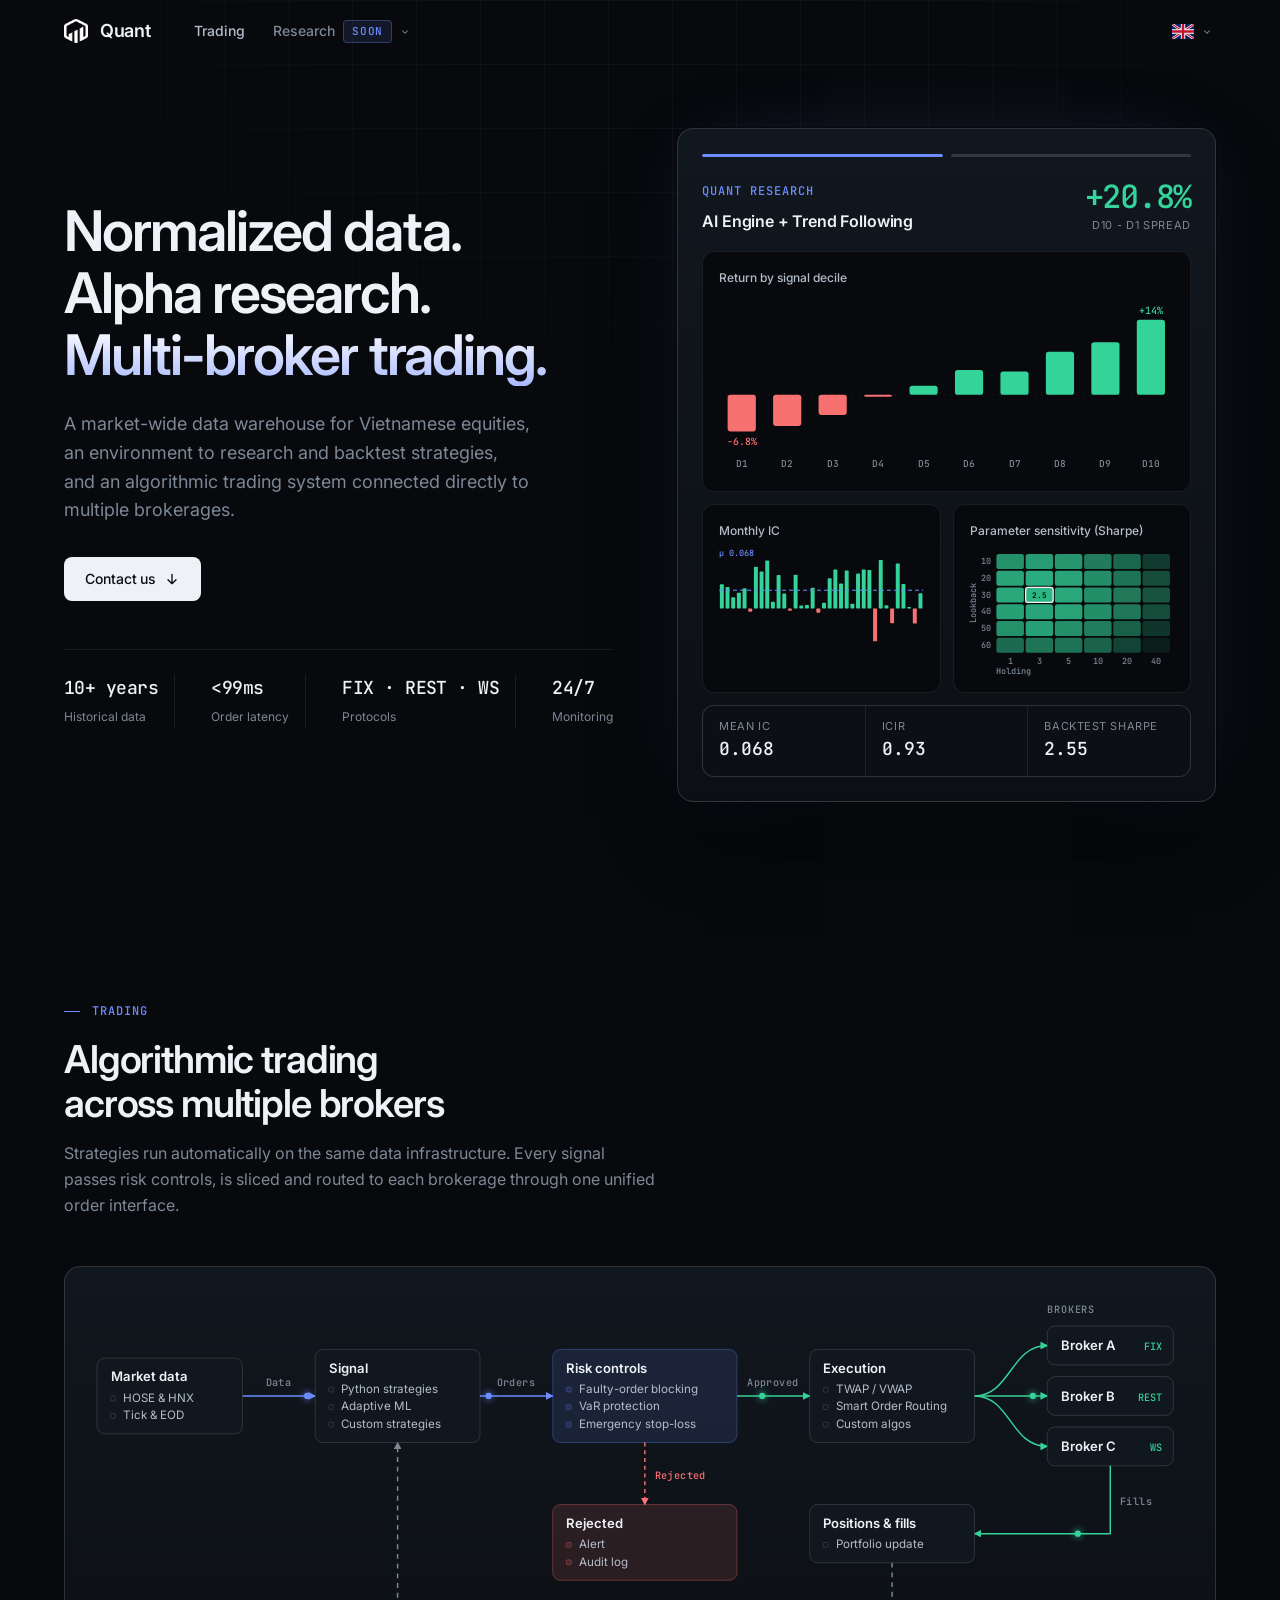
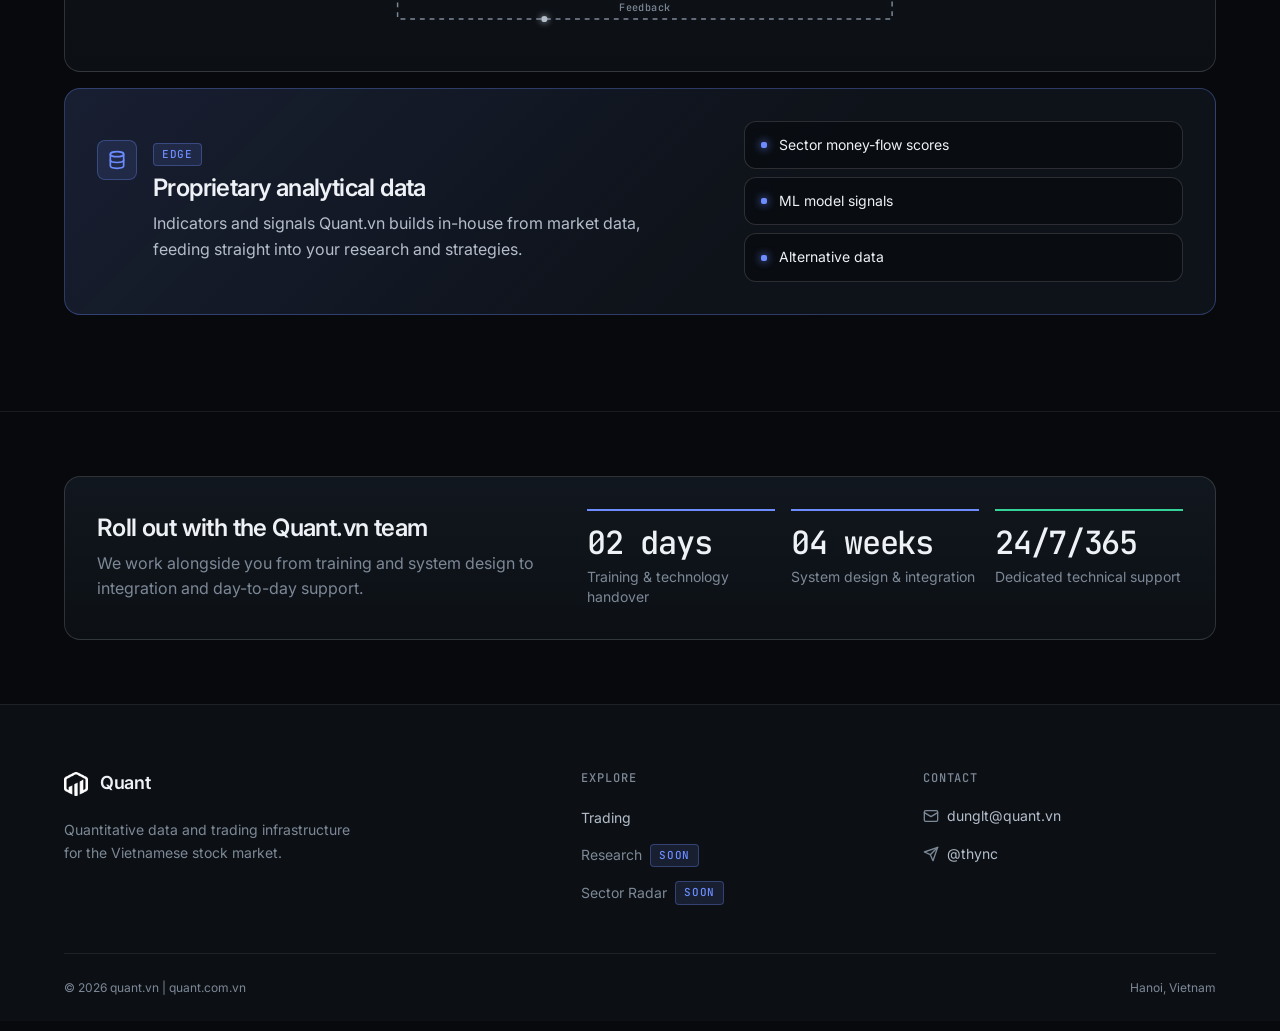
==== commit d0901640: "update" ====
--- a/index.html
+++ b/index.html
@@ -1,17 +1,17 @@
 <!doctype html>
-<html lang="vi">
+<html lang="en">
   <head>
     <meta charset="utf-8" />
     <meta name="viewport" content="width=device-width, initial-scale=1" />
     <meta name="theme-color" content="#07090c" />
-    <title>Quant.vn - Dữ liệu &amp; hệ thống giao dịch đa môi giới</title>
-    <meta name="description" content="Quant.vn khai thác dữ liệu thị trường chứng khoán Việt Nam và kết nối nhiều công ty chứng khoán qua một hệ thống giao dịch duy nhất." />
+    <title>Quant.vn - Quantitative data &amp; trading infrastructure</title>
+    <meta name="description" content="A normalized data warehouse for Vietnamese equities and a trading system connected to multiple brokerages." />
     <link rel="icon" type="image/png" href="/favicon.png" />
     <link rel="preconnect" href="https://fonts.googleapis.com" />
     <link rel="preconnect" href="https://fonts.gstatic.com" crossorigin />
     <link href="https://fonts.googleapis.com/css2?family=Inter:wght@400;500;600;700&family=JetBrains+Mono:wght@400;500&display=swap" rel="stylesheet" />
-    <script type="module" crossorigin src="/assets/index-CkHlb8yk.js"></script>
-    <link rel="stylesheet" crossorigin href="/assets/index-DX_3RXoI.css">
+    <script type="module" crossorigin src="/assets/index-D3fUPqIU.js"></script>
+    <link rel="stylesheet" crossorigin href="/assets/index-DZ99sUiP.css">
   </head>
   <body>
     <div id="root"></div>
--- a/assets/index-DZ99sUiP.css
+++ b/assets/index-DZ99sUiP.css
@@ -0,0 +1 @@
+:root{--lightningcss-light: ;--lightningcss-dark:initial;color-scheme:dark;--bg:#07090c;--surface:#0c1015;--surface-2:#11171e;--surface-3:#171e27;--line:#ffffff14;--line-strong:#ffffff24;--text:#eef1f5;--text-2:#b4bdca;--text-3:#7d8896;--accent:#6c8cff;--accent-soft:#6c8cff1f;--accent-line:#6c8cff52;--up:#34d399;--up-soft:#34d3991f;--down:#f87171;--down-soft:#f871711f;--card-bg:linear-gradient(180deg, var(--surface-2), var(--surface));--font-sans:"Inter", system-ui, -apple-system, "Segoe UI", sans-serif;--font-mono:"JetBrains Mono", ui-monospace, "SF Mono", Menlo, monospace;--fs-micro:.6875rem;--fs-xs:.75rem;--fs-sm:.875rem;--fs-base:1rem;--fs-lg:1.125rem;--fs-xl:1.5rem;--fs-2xl:2rem;--fs-h2:clamp(1.75rem, 3vw, 2.5rem);--fs-h1:clamp(2.25rem, 4.4vw, 3.5rem);--fw-regular:400;--fw-medium:500;--fw-semibold:600;--r-xs:4px;--r-sm:8px;--r-md:12px;--r-lg:16px;--s-1:4px;--s-2:8px;--s-3:12px;--s-4:16px;--s-5:24px;--s-6:32px;--s-7:48px;--s-8:64px;--s-9:96px;--container:1200px;--gutter:24px;--header-h:64px;--ease:cubic-bezier(.2, .7, .2, 1);--shadow-panel:0 0 0 1px #0006, 0 40px 80px -24px #000c, 0 0 80px -30px #6c8cff40;--shadow-pop:0 24px 48px -12px #000000b3}*,:before,:after{box-sizing:border-box;margin:0;padding:0}html{scroll-behavior:smooth;scroll-padding-top:calc(var(--header-h) + var(--s-4))}body{font-family:var(--font-sans);font-size:var(--fs-base);color:var(--text-2);background:var(--bg);-webkit-font-smoothing:antialiased;text-rendering:optimizelegibility;line-height:1.6;overflow-x:hidden}body.nav-open{overflow:hidden}h1,h2,h3,h4{text-wrap:balance}p{text-wrap:pretty}a{color:inherit;text-decoration:none}ul,ol{list-style:none}button{font:inherit;color:inherit;cursor:pointer;background:0 0;border:0}svg{display:block}::selection{background:var(--accent-soft);color:var(--text)}:focus-visible{outline:2px solid var(--accent);outline-offset:3px;border-radius:var(--r-sm)}.container{width:100%;max-width:var(--container);padding:0 var(--gutter);margin:0 auto}.mono{font-family:var(--font-mono);font-feature-settings:"tnum" 1, "zero" 1}main{position:relative}.backdrop{z-index:-1;pointer-events:none;opacity:.45;background-image:linear-gradient(var(--line) 1px, transparent 1px), linear-gradient(90deg, var(--line) 1px, transparent 1px);background-position:top;background-size:64px 64px;height:760px;position:absolute;inset:0 0 auto;-webkit-mask-image:radial-gradient(70% 80% at 50% 0,#000 20%,#0000 75%);mask-image:radial-gradient(70% 80% at 50% 0,#000 20%,#0000 75%)}.section{padding:var(--s-9) 0;position:relative}.section+.section{border-top:1px solid var(--line)}.section-tight{padding:var(--s-8) 0}.eyebrow{align-items:center;gap:var(--s-3);font-family:var(--font-mono);font-size:var(--fs-xs);font-weight:var(--fw-medium);letter-spacing:.08em;text-transform:uppercase;color:var(--accent);display:inline-flex}.eyebrow:before{content:"";background:currentColor;width:16px;height:1px}.section-head{max-width:680px;margin-bottom:var(--s-7)}.section-head h1,.section-head h2{margin:var(--s-4) 0;font-size:var(--fs-h2);line-height:1.15;font-weight:var(--fw-semibold);letter-spacing:-.03em;color:var(--text)}.section-head p{max-width:60ch;font-size:var(--fs-base);color:var(--text-3)}.text-link{align-items:center;gap:var(--s-2);font-size:var(--fs-sm);font-weight:var(--fw-medium);color:var(--accent);display:inline-flex}.text-link svg{transition:transform .2s}.text-link:hover svg{transform:translate(3px)}.live-dot{background:var(--up);border-radius:50%;flex:none;width:6px;height:6px;position:relative}.live-dot:after{content:"";border:1px solid var(--up);opacity:0;border-radius:50%;animation:2.4s ease-out infinite ping;position:absolute;inset:-3px}.spinner{border:2px solid var(--line-strong);border-top-color:var(--accent);border-radius:50%;width:18px;height:18px;animation:.8s linear infinite spin}.reveal{opacity:0;transition:opacity .7s var(--ease), transform .7s var(--ease);transition-delay:var(--d,0s);transform:translateY(16px)}.reveal.in{opacity:1;transform:none}@keyframes ping{0%{opacity:.8;transform:scale(.5)}to{opacity:0;transform:scale(1.6)}}@keyframes spin{to{transform:rotate(360deg)}}@keyframes fade{0%{opacity:0;transform:translateY(6px)}to{opacity:1;transform:none}}@media (prefers-reduced-motion:reduce){html{scroll-behavior:auto}.reveal{opacity:1;transition:none;transform:none}.live-dot:after,.spinner{animation:none}*{transition-duration:.01ms!important}}@media (width<=860px){.section{padding:72px 0}.section-head{margin-bottom:var(--s-6)}}@media (width<=560px){:root{--gutter:20px}}.btn{justify-content:center;align-items:center;gap:var(--s-2);border-radius:var(--r-sm);height:44px;font-size:var(--fs-sm);font-weight:var(--fw-medium);letter-spacing:-.005em;white-space:nowrap;border:1px solid #0000;padding:0 20px;transition:background-color .2s,border-color .2s,color .2s;display:inline-flex}.btn svg{transition:transform .2s}.btn:hover svg{transform:translate(3px)}.btn-primary{background:var(--text);color:#0a0d11}.btn-primary:hover{background:#fff}.btn-ghost{color:var(--text);border-color:var(--line-strong);background:#ffffff05}.btn-ghost:hover{background:#ffffff0d;border-color:#ffffff47}.btn-sm{height:36px;padding:0 var(--s-4)}.panel{background:var(--card-bg);border:1px solid var(--line-strong);border-radius:var(--r-lg);box-shadow:var(--shadow-panel);overflow:hidden}.panel-head{justify-content:space-between;align-items:center;gap:var(--s-3);padding:var(--s-5) var(--s-5) 0;display:flex}.panel-title{font-size:var(--fs-sm);font-weight:var(--fw-medium);color:var(--text-2)}.panel-body{padding:var(--s-5)}.panel-actions{justify-content:space-between;align-items:center;gap:var(--s-4);padding:var(--s-4) var(--s-5);border-top:1px solid var(--line);font-size:var(--fs-xs);color:var(--text-3);background:#ffffff04;flex-wrap:wrap;display:flex}.panel-badge,.tag-soon,.tag{align-items:center;gap:var(--s-2);padding:2px var(--s-2);border:1px solid var(--line-strong);border-radius:var(--r-xs);font-family:var(--font-mono);font-size:var(--fs-micro);font-weight:var(--fw-medium);letter-spacing:.06em;text-transform:uppercase;color:var(--text-3);display:inline-flex}.tag,.tag-soon{color:var(--accent);background:var(--accent-soft);border-color:var(--accent-line)}.feature-icon{border-radius:var(--r-sm);width:40px;height:40px;color:var(--accent);background:var(--accent-soft);border:1px solid var(--accent-line);flex:none;place-items:center;display:grid}.site-header{z-index:50;height:var(--header-h);border-bottom:1px solid #0000;transition:background-color .25s,border-color .25s;position:sticky;top:0}.site-header.scrolled{border-bottom-color:var(--line);-webkit-backdrop-filter:saturate(160%)blur(16px);backdrop-filter:saturate(160%)blur(16px);background:#07090cc7}.nav-container{align-items:center;gap:var(--s-6);height:100%;display:flex}.logo{align-items:center;gap:var(--s-3);font-size:var(--fs-lg);font-weight:var(--fw-semibold);letter-spacing:-.02em;color:var(--text);display:inline-flex}.logo img{border-radius:var(--r-xs);width:24px;height:24px}.site-nav{justify-content:space-between;align-items:center;gap:var(--s-5);flex:1;display:flex}.nav-links{align-items:center;gap:var(--s-1);display:flex}.nav-links>li{position:relative}.nav-link{align-items:center;gap:var(--s-2);height:36px;padding:0 var(--s-3);border-radius:var(--r-sm);font-size:var(--fs-sm);font-weight:var(--fw-medium);color:var(--text-2);transition:color .2s,background-color .2s;display:inline-flex}.nav-link:hover,.nav-link.current,.has-menu:hover>.nav-link,.has-menu:focus-within>.nav-link{color:var(--text);background:#ffffff0d}.nav-link.is-disabled{cursor:default;color:var(--text-3)}.nav-link .chev{transition:transform .2s}.has-menu:hover .chev,.has-menu:focus-within .chev{transform:rotate(180deg)}.nav-cta{align-items:center;gap:var(--s-3);display:flex}.nav-toggle{border-radius:var(--r-sm);width:40px;height:40px;margin-left:auto;display:none;position:relative}.nav-toggle span{background:var(--text);height:1.5px;transition:transform .25s,opacity .2s,top .25s;position:absolute;left:10px;right:10px}.nav-toggle span:first-child{top:14px}.nav-toggle span:nth-child(2){top:19px}.nav-toggle span:nth-child(3){top:24px}.nav-toggle.open span:first-child{top:19px;transform:rotate(45deg)}.nav-toggle.open span:nth-child(2){opacity:0}.nav-toggle.open span:nth-child(3){top:19px;transform:rotate(-45deg)}.menu,.lang-menu{background:var(--surface);border:1px solid var(--line-strong);border-radius:var(--r-md);box-shadow:var(--shadow-pop)}.menu{top:calc(100% + var(--s-2));width:280px;padding:var(--s-2);opacity:0;visibility:hidden;transition:opacity .18s,transform .18s,visibility .18s;position:absolute;left:0;transform:translateY(-4px)}.has-menu:hover>.menu,.has-menu:focus-within>.menu{opacity:1;visibility:visible;transform:none}.menu:before{content:"";inset:calc(-1 * var(--s-2)) 0 auto 0;height:var(--s-2);position:absolute}.menu-item{padding:var(--s-3);border-radius:var(--r-sm);transition:background-color .15s;display:block}a.menu-item:hover{background:var(--surface-3)}.menu-item.is-disabled{opacity:.5;cursor:default}.menu-item strong{align-items:center;gap:var(--s-2);font-size:var(--fs-sm);font-weight:var(--fw-semibold);color:var(--text);display:flex}.menu-item small{font-size:var(--fs-xs);color:var(--text-3);margin-top:2px;line-height:1.4;display:block}.lang{position:relative}.lang-current{align-items:center;gap:var(--s-2);height:36px;padding:0 var(--s-1);color:var(--text-3);transition:color .2s;display:inline-flex}.lang-current:hover,.lang-current[aria-expanded=true]{color:var(--text)}.lang-current .chev{transition:transform .2s}.lang-current[aria-expanded=true] .chev{transform:rotate(180deg)}.flag{border-radius:2px;width:22px;height:15px}.lang-menu{top:calc(100% + var(--s-2));z-index:60;min-width:168px;padding:var(--s-2);animation:.15s fade;position:absolute;right:0}.lang-menu button{align-items:center;gap:var(--s-3);width:100%;padding:var(--s-3);border-radius:var(--r-sm);font-size:var(--fs-sm);color:var(--text-2);transition:background-color .15s,color .15s;display:flex}.lang-menu button:hover{background:var(--surface-3);color:var(--text)}.site-footer{border-top:1px solid var(--line);background:var(--surface)}.footer-top{align-items:start;gap:var(--s-7);padding:var(--s-8) 0 var(--s-7);grid-template-columns:1.6fr 1fr 1fr;display:grid}.footer-brand p{max-width:34ch;margin-top:var(--s-4);font-size:var(--fs-sm);color:var(--text-3)}.footer-col h4{margin-bottom:var(--s-4);font-family:var(--font-mono);font-size:var(--fs-xs);font-weight:var(--fw-medium);letter-spacing:.08em;text-transform:uppercase;color:var(--text-3)}.footer-col ul{gap:var(--s-3);display:grid}.footer-col a{font-size:var(--fs-sm);color:var(--text-2);transition:color .2s}.footer-col a:hover{color:var(--text)}.footer-soon{align-items:center;gap:var(--s-2);font-size:var(--fs-sm);color:var(--text-3);display:inline-flex}.footer-bottom{justify-content:space-between;gap:var(--s-4);padding:var(--s-5) 0;border-top:1px solid var(--line);font-size:var(--fs-xs);color:var(--text-3);flex-wrap:wrap;display:flex}.footer-col a.with-icon{align-items:center;gap:var(--s-2);display:inline-flex}.footer-col a.with-icon svg{color:var(--text-3);transition:color .2s}.footer-col a.with-icon:hover svg{color:var(--accent)}@media (width<=860px){.nav-toggle{display:block}.site-nav{inset:var(--header-h) 0 auto 0;align-items:stretch;gap:var(--s-4);max-height:calc(100vh - var(--header-h));padding:var(--s-4) var(--gutter) var(--s-5);border-bottom:1px solid var(--line);-webkit-backdrop-filter:blur(16px);backdrop-filter:blur(16px);opacity:0;visibility:hidden;background:#07090cf7;flex-direction:column;transition:opacity .2s,transform .2s,visibility .2s;position:fixed;overflow-y:auto;transform:translateY(-8px)}.site-nav.open{opacity:1;visibility:visible;transform:none}.nav-links{flex-direction:column;align-items:stretch;gap:2px}.nav-link{height:44px;font-size:var(--fs-base)}.nav-cta{flex-wrap:wrap}.nav-cta .btn{flex:140px;height:44px}.lang-current{height:44px}.lang-menu{left:0;right:auto}.menu{width:auto;padding:0 0 var(--s-2) var(--s-2);opacity:1;visibility:visible;box-shadow:none;background:0 0;border:0;position:static;transform:none}.menu:before,.nav-link .chev{display:none}.footer-top{gap:var(--s-6);grid-template-columns:1fr 1fr}.footer-brand{grid-column:1/-1}}@media (width<=560px){.panel-head{padding:var(--s-4) var(--s-4) 0}}.hero{padding:var(--s-8) 0 var(--s-9)}.hero-layout{gap:var(--s-8);grid-template-columns:minmax(0,1.02fr) minmax(0,1fr);align-items:center;display:grid}.hero h1{margin-bottom:var(--s-5);font-size:var(--fs-h1);line-height:1.1;font-weight:var(--fw-semibold);letter-spacing:-.035em;color:var(--text)}.h1-line{display:block}.hero h1 em{background:linear-gradient(#fff 0%,#8fa6ff 130%);-webkit-text-fill-color:transparent;-webkit-background-clip:text;background-clip:text;font-style:normal}.hero-lead{max-width:52ch;font-size:var(--fs-lg);color:var(--text-3);line-height:1.6}.hero-actions{gap:var(--s-3);margin-top:var(--s-6);flex-wrap:wrap;display:flex}.hero-stats{margin-top:var(--s-7);padding-top:var(--s-5);border-top:1px solid var(--line);grid-template-columns:repeat(4,auto);justify-content:space-between;display:grid}.hero-stats li{margin-right:var(--s-4);padding-right:var(--s-4);border-right:1px solid var(--line)}.hero-stats li:last-child{border-right:0;margin-right:0;padding-right:0}.hero-stats strong{white-space:nowrap;font-family:var(--font-mono);font-size:var(--fs-lg);font-weight:var(--fw-medium);letter-spacing:-.03em;color:var(--text);display:block}.hero-stats span{font-size:var(--fs-xs);color:var(--text-3)}.perf-progress{gap:var(--s-2);padding:var(--s-4) var(--s-5) 0;display:flex}.seg{flex:1;align-items:center;height:20px;display:flex}.seg .track{background:var(--line-strong);border-radius:2px;width:100%;height:3px;transition:height .2s;display:block;position:relative;overflow:hidden}.seg:hover .track{height:5px}.seg .fill{border-radius:inherit;background:var(--text-3);width:0;position:absolute;inset:0}.seg.done .fill{width:100%}.seg.active .fill{background:var(--accent);animation:6s linear forwards seg-fill}.perf:hover .seg.active .fill,.perf:focus-within .seg.active .fill{animation-play-state:paused}@keyframes seg-fill{0%{width:0}to{width:100%}}.perf-body{padding:var(--s-4) var(--s-5) var(--s-5);animation:.35s fade}.perf-head{justify-content:space-between;align-items:flex-end;gap:var(--s-4);margin-bottom:var(--s-4);display:flex}.perf-phase{margin-bottom:var(--s-2);font-family:var(--font-mono);font-size:var(--fs-xs);font-weight:var(--fw-medium);letter-spacing:.08em;text-transform:uppercase;color:var(--accent);display:block}.perf-phase.trading{color:var(--up)}.perf-title{font-size:var(--fs-base);font-weight:var(--fw-semibold);letter-spacing:-.01em;color:var(--text);display:block}.perf-headline{align-items:flex-end;gap:var(--s-1);text-align:right;flex-direction:column;display:flex}.perf-total{font-size:var(--fs-2xl);line-height:1;font-weight:var(--fw-medium);letter-spacing:-.04em;color:var(--up)}.perf-label{font-size:var(--fs-micro);letter-spacing:.06em;text-transform:uppercase;color:var(--text-3);display:block}.qc{min-width:0;padding:var(--s-4);background:var(--bg);border:1px solid var(--line);border-radius:var(--r-md);margin:0}.qc figcaption{margin-bottom:var(--s-2);font-size:var(--fs-xs);font-weight:var(--fw-medium);color:var(--text-2)}.qc-svg{width:100%;height:auto;display:block;overflow:visible}.qc-row{gap:var(--s-3);margin-top:var(--s-3);grid-template-columns:repeat(2,minmax(0,1fr));display:grid}.perf-stats{margin-top:var(--s-3);background:var(--line);border:1px solid var(--line);border-radius:var(--r-md);grid-template-columns:repeat(3,minmax(0,1fr));gap:1px;display:grid;overflow:hidden}.perf-stats>div{padding:var(--s-3) var(--s-4);background:var(--surface)}.perf-stats dt{font-size:var(--fs-micro);letter-spacing:.05em;text-transform:uppercase;color:var(--text-3)}.perf-stats dd{font-size:var(--fs-lg);font-weight:var(--fw-medium);color:var(--text)}.dv-grid{stroke:var(--line);stroke-width:1px;stroke-dasharray:2 5;vector-effect:non-scaling-stroke}.dv-axis{fill:var(--text-3);font:500 10px var(--font-mono)}.qc-up{fill:var(--up)}.qc-down{fill:var(--down)}.qc-val{font:500 10.5px var(--font-mono)}.qc-val.up{fill:var(--up)}.qc-val.down{fill:var(--down)}.qc-mean{stroke:var(--accent);stroke-width:1.2px;stroke-dasharray:4 3;vector-effect:non-scaling-stroke}.qc-mean-label{fill:var(--accent);font:500 10px var(--font-mono)}.qc-best{stroke:var(--text);stroke-width:1.5px}.qc-cell{fill:#06130d;font:600 9px var(--font-mono)}.qc-line{fill:none;stroke-width:2px;stroke-linejoin:round;vector-effect:non-scaling-stroke}.qc-line.strat{stroke:var(--up)}.qc-line.bench{stroke:var(--text-3);stroke-width:1.5px}.qc-alpha-area{fill:#34d39924}.qc-end{font:500 11px var(--font-mono)}.qc-end.strat{fill:var(--up)}.qc-end.bench{fill:var(--text-3)}.qc-legend text{fill:var(--text-3);font:500 10px var(--font-sans)}.qc-legend .strat{fill:var(--up)}.qc-legend .bench{fill:var(--text-3)}.qc-legend .area{fill:#34d3994d}.qc-dd-area{fill:var(--down-soft)}.qc-dd-line{fill:none;stroke:var(--down);stroke-width:1.4px;vector-effect:non-scaling-stroke}.algo-diagram{padding:var(--s-6);background:var(--card-bg);border:1px solid var(--line-strong);border-radius:var(--r-lg)}.dg{width:100%;height:auto;display:block;overflow:visible}.dg-v{max-width:400px;margin:0 auto;display:none}.dg-node rect:first-child{fill:var(--surface-2);stroke:var(--line-strong);stroke-width:1px}.dg-node.core rect:first-child{fill:var(--accent-soft);stroke:var(--accent-line)}.dg-node.reject rect:first-child{fill:var(--down-soft);stroke:#f8717159}.dg-title{fill:var(--text);font:600 13.5px var(--font-sans)}.dg-item{fill:var(--text-2);font:400 12px var(--font-sans)}.dg-bullet{fill:var(--accent)}.dg-node.reject .dg-bullet{fill:var(--down)}.dg-tag{fill:var(--up);font:500 10.5px var(--font-mono)}.dg-group{fill:var(--text-3);font:500 10.5px var(--font-mono);letter-spacing:.08em;text-transform:uppercase}.dg-label{fill:var(--text-3);font:500 10.5px var(--font-mono);letter-spacing:.04em}.dg-label.rejected{fill:var(--down)}.dg-edge{fill:none;stroke-width:1.5px;stroke-linejoin:round}.dg-edge.data,.dg-edge.order{stroke:var(--accent)}.dg-edge.approved,.dg-edge.fills{stroke:var(--up)}.dg-edge.rejected{stroke:var(--down);stroke-dasharray:4 4}.dg-edge.feedback{stroke:var(--text-3);stroke-dasharray:5 5}.dg-mk.data,.dg-mk.order{color:var(--accent)}.dg-mk.approved,.dg-mk.fills{color:var(--up)}.dg-mk.rejected{color:var(--down)}.dg-mk.feedback{color:var(--text-3)}.dg-pkt{filter:drop-shadow(0 0 4px)}.dg-pkt.data,.dg-pkt.order{fill:var(--accent);color:var(--accent)}.dg-pkt.approved,.dg-pkt.fills{fill:var(--up);color:var(--up)}.dg-pkt.feedback{fill:var(--text-2);color:var(--text-2)}.advantage,.rollout{align-items:center;gap:var(--s-6);padding:var(--s-6);border-radius:var(--r-lg);display:grid}.advantage{margin-top:var(--s-4);border:1px solid var(--accent-line);background:linear-gradient(135deg, #6c8cff1f, #6c8cff05 60%), var(--surface);grid-template-columns:minmax(0,1.4fr) minmax(0,1fr)}.rollout{border:1px solid var(--line-strong);background:var(--card-bg);grid-template-columns:minmax(0,1fr) minmax(0,1.3fr)}.advantage-main{align-items:flex-start;gap:var(--s-4);display:flex}.advantage .tag{margin-bottom:var(--s-2)}.advantage h3,.rollout h3{margin-bottom:var(--s-2);font-size:var(--fs-xl);line-height:1.2;font-weight:var(--fw-semibold);letter-spacing:-.025em;color:var(--text)}.advantage p,.rollout p{max-width:50ch;font-size:var(--fs-base);color:var(--text-3)}.advantage p{color:var(--text-2)}.advantage .text-link{margin-top:var(--s-4)}.rollout-copy p{margin-bottom:var(--s-5)}.rollout-copy p:last-child{margin-bottom:0}.advantage-items{gap:var(--s-2);display:grid}.advantage-items li{align-items:center;gap:var(--s-3);padding:var(--s-3) var(--s-4);border:1px solid var(--line-strong);border-radius:var(--r-md);font-size:var(--fs-sm);color:var(--text);background:#07090c8c;display:flex}.advantage-items li:before{content:"";background:var(--accent);width:6px;height:6px;box-shadow:0 0 8px var(--accent);border-radius:2px;flex:none}.rollout-steps{gap:var(--s-4);grid-template-columns:repeat(3,minmax(0,1fr));display:grid}.rollout-steps li{padding-top:var(--s-4);border-top:2px solid var(--accent)}.rollout-steps li:last-child{border-top-color:var(--up)}.rollout-steps strong{margin-bottom:var(--s-2);font-size:var(--fs-2xl);line-height:1;font-weight:var(--fw-medium);letter-spacing:-.04em;color:var(--text);display:block}.rollout-steps span{font-size:var(--fs-sm);color:var(--text-3);line-height:1.45;display:block}@media (width<=1080px){.hero-layout{gap:var(--s-7);grid-template-columns:minmax(0,1fr)}.hero-lead{max-width:60ch}}@media (width<=860px){.hero{padding:var(--s-6) 0 var(--s-8)}.hero-stats{gap:var(--s-5) var(--s-4);grid-template-columns:repeat(2,minmax(0,1fr))}.hero-stats li{border-right:0;margin-right:0;padding-right:0}.algo-diagram{padding:var(--s-5) var(--s-3)}.dg-h{display:none}.dg-v{display:block}.advantage,.rollout{gap:var(--s-5);padding:var(--s-5);grid-template-columns:minmax(0,1fr)}}@media (width<=560px){.hero-actions .btn{flex:1}.perf-progress{padding:var(--s-3) var(--s-4) 0}.perf-body{padding:var(--s-3) var(--s-4) var(--s-4)}.perf-head{flex-direction:column;align-items:flex-start}.perf-headline{text-align:left;align-items:flex-start}.perf-total{font-size:var(--fs-xl)}.qc-row{grid-template-columns:minmax(0,1fr)}.qc-row .qc-svg{max-width:300px;margin-inline:auto}.rollout-steps{gap:var(--s-5);grid-template-columns:minmax(0,1fr)}}@media (prefers-reduced-motion:reduce){.seg.active .fill{width:100%;animation:none}}.page-top{min-height:80vh;padding-top:var(--s-7)}.back-link{align-items:center;gap:var(--s-2);margin-bottom:var(--s-5);font-size:var(--fs-sm);font-weight:var(--fw-medium);color:var(--text-3);transition:color .2s;display:inline-flex}.back-link:hover{color:var(--text)}.back-link svg{transition:transform .2s;transform:rotate(180deg)}.back-link:hover svg{transform:rotate(180deg)translate(3px)}.research .panel-body{gap:var(--s-6);display:grid}.rs-state{justify-content:center;align-items:center;gap:var(--s-4);min-height:280px;padding:var(--s-7) var(--s-5);font-size:var(--fs-sm);text-align:center;color:var(--text-3);flex-wrap:wrap;display:flex}.breadth-title{justify-content:space-between;gap:var(--s-3);margin-bottom:var(--s-3);font-size:var(--fs-xs);letter-spacing:.06em;text-transform:uppercase;color:var(--text-3);display:flex}.breadth-legend{gap:var(--s-2) var(--s-5);margin-top:var(--s-4);font-size:var(--fs-sm);color:var(--text-2);flex-wrap:wrap;display:flex}.breadth-legend li{align-items:center;gap:var(--s-2);display:inline-flex}.breadth-legend li:before{content:"";background:var(--text-3);border-radius:2px;width:8px;height:8px}.breadth-legend li.up:before{background:var(--up)}.breadth-legend li.down:before{background:var(--down)}.breadth-legend b{font-weight:var(--fw-medium);color:var(--text)}.heatmap{gap:var(--s-2);grid-template-columns:repeat(auto-fill,minmax(124px,1fr));display:grid}.tile{justify-content:space-between;gap:var(--s-2);min-height:68px;padding:var(--s-3);border:1px solid var(--line);border-radius:var(--r-sm);flex-direction:column;display:flex}.tile-name{-webkit-line-clamp:2;font-size:var(--fs-xs);color:var(--text);-webkit-box-orient:vertical;line-height:1.3;display:-webkit-box;overflow:hidden}.tile b{font-size:var(--fs-sm);font-weight:var(--fw-medium);color:var(--text)}.rs-head,.rs-row{align-items:center;gap:var(--s-3);grid-template-columns:minmax(0,1fr) 56px 56px 56px 56px 84px;display:grid}.rs-head{padding-bottom:var(--s-3);border-bottom:1px solid var(--line);font-size:var(--fs-micro);letter-spacing:.06em;text-transform:uppercase;color:var(--text-3)}.rs-head strong{font-family:var(--font-sans);font-size:var(--fs-sm);font-weight:var(--fw-semibold);letter-spacing:0;text-transform:none;color:var(--text)}.rs-head span{text-align:right}.rs-row{padding:var(--s-3) 0;border-bottom:1px solid var(--line);font-size:var(--fs-sm)}.rs-row:last-child{border-bottom:0}.rs-name{min-width:0;color:var(--text);line-height:1.35}.spark{width:56px;height:22px}.spark polyline{fill:none;stroke-width:1.5px;stroke-linejoin:round;stroke-linecap:round;vector-effect:non-scaling-stroke}.spark.up polyline{stroke:var(--up)}.spark.down polyline{stroke:var(--down)}.spark.flat polyline{stroke:var(--text-3)}.pct{text-align:right;font-size:var(--fs-xs)}.pct.up{color:var(--up)}.pct.down{color:var(--down)}.pct.flat{color:var(--text-3)}.rs-score{border-radius:var(--r-xs);background:var(--surface-3);height:24px;display:block;position:relative;overflow:hidden}.rs-score i{border-radius:var(--r-xs);opacity:.35;position:absolute;inset:0 auto 0 0}.rs-score b{padding-right:var(--s-2);font-size:var(--fs-xs);font-weight:var(--fw-medium);color:var(--text);justify-content:end;align-items:center;display:grid;position:absolute;inset:0}.rs-score.up i{background:var(--up)}.rs-score.neutral i{background:var(--text-3)}.rs-score.down i{background:var(--down)}.rs-legend{font-size:var(--fs-xs);color:var(--text-3);line-height:1.5}.panel-actions .text-link{margin-top:0}@media (width<=860px){.heatmap{grid-template-columns:repeat(auto-fill,minmax(120px,1fr))}}@media (width<=560px){.heatmap{grid-template-columns:repeat(2,minmax(0,1fr))}.research .panel-body{padding:var(--s-4)}.rs-head,.rs-row{grid-template-columns:minmax(0,1fr) 56px 80px}.rs-head>:nth-child(2),.rs-head>:nth-child(4),.rs-head>:nth-child(5),.rs-row>:nth-child(2),.rs-row>:nth-child(4),.rs-row>:nth-child(5){display:none}}.wl-layout{gap:var(--s-8);grid-template-columns:minmax(0,.9fr) minmax(0,1.1fr);align-items:start;display:grid}.wl-intro .section-head{margin-bottom:var(--s-6)}.wl-benefits{gap:var(--s-5);display:grid}.wl-benefits li{align-items:flex-start;gap:var(--s-4);display:flex}.wl-benefits h3{margin-bottom:var(--s-1);font-size:var(--fs-base);font-weight:var(--fw-semibold);letter-spacing:-.01em;color:var(--text)}.wl-benefits p{font-size:var(--fs-sm);color:var(--text-3);line-height:1.5}.wl-card{padding:var(--s-6)}.wl-form{gap:var(--s-5);display:grid}.wl-grid{gap:var(--s-4);grid-template-columns:repeat(2,minmax(0,1fr));display:grid}.wl-field{gap:var(--s-2);border:0;min-width:0;display:grid}.wl-field label,.wl-field legend{font-size:var(--fs-sm);font-weight:var(--fw-medium);color:var(--text);padding:0}.wl-field label span,.wl-field legend span{margin-left:var(--s-1);font-size:var(--fs-xs);font-weight:var(--fw-regular);color:var(--text-3)}.wl-field input[type=text],.wl-field input[type=email],.wl-field select,.wl-field textarea{width:100%;height:44px;padding:0 var(--s-3);font:inherit;font-size:var(--fs-sm);color:var(--text);background:var(--bg);border:1px solid var(--line-strong);border-radius:var(--r-sm);transition:border-color .2s,box-shadow .2s}.wl-field textarea{height:auto;min-height:96px;padding:var(--s-3);resize:vertical;line-height:1.5}.wl-field input::placeholder,.wl-field textarea::placeholder{color:var(--text-3)}.wl-field input:hover,.wl-field select:hover,.wl-field textarea:hover{border-color:#ffffff47}.wl-field input:focus-visible,.wl-field select:focus-visible,.wl-field textarea:focus-visible{border-color:var(--accent);box-shadow:0 0 0 3px var(--accent-soft);outline:none}.wl-field input[type=text][aria-invalid=true],.wl-field input[type=email][aria-invalid=true]{border-color:var(--down)}.wl-field input[aria-invalid=true]:focus-visible{box-shadow:0 0 0 3px var(--down-soft)}.wl-consent input[aria-invalid=true]{outline:2px solid var(--down);outline-offset:2px}.wl-field select{appearance:none;padding-right:var(--s-6);cursor:pointer;background-image:url("data:image/svg+xml,%3Csvg xmlns='http://www.w3.org/2000/svg' width='12' height='12' viewBox='0 0 24 24' fill='none' stroke='%237d8896' stroke-width='2.5' stroke-linecap='round' stroke-linejoin='round'%3E%3Cpath d='m6 9 6 6 6-6'/%3E%3C/svg%3E");background-repeat:no-repeat;background-position:right var(--s-3) center}.wl-field select option{background:var(--surface);color:var(--text)}.wl-error{font-size:var(--fs-xs);color:var(--down)}.wl-options{gap:var(--s-2);flex-wrap:wrap;display:flex}.wl-field .wl-option{height:36px;padding:0 var(--s-4);border:1px solid var(--line-strong);border-radius:var(--r-sm);font-size:var(--fs-sm);font-weight:var(--fw-regular);color:var(--text-2);cursor:pointer;align-items:center;transition:border-color .2s,background-color .2s,color .2s;display:inline-flex;position:relative}.wl-field .wl-option input{opacity:0;cursor:pointer;width:100%;height:100%;margin:0;position:absolute;inset:0}.wl-field .wl-option:hover{color:var(--text);border-color:#ffffff47}.wl-field .wl-option.on{color:var(--text);background:var(--accent-soft);border-color:var(--accent-line)}.wl-field .wl-option:focus-within{outline:2px solid var(--accent);outline-offset:2px}.wl-field .wl-consent{align-items:flex-start;gap:var(--s-3);font-weight:var(--fw-regular);color:var(--text-2);cursor:pointer;display:flex}.wl-field .wl-consent input{width:18px;height:18px;accent-color:var(--accent);cursor:pointer;flex:none;margin-top:2px}.wl-field .wl-consent span{font-size:var(--fs-sm);color:var(--text-2);margin:0}.wl-submit{width:100%}.wl-submit:disabled{cursor:progress;opacity:.7}.wl-privacy{margin-top:calc(-1 * var(--s-2));font-size:var(--fs-xs);text-align:center;color:var(--text-3)}.wl-alert{padding:var(--s-3) var(--s-4);font-size:var(--fs-sm);color:var(--down);background:var(--down-soft);border-radius:var(--r-sm);border:1px solid #f8717159}.wl-trap{width:1px;height:1px;position:absolute;left:-9999px;overflow:hidden}.auth-page{flex-direction:column;min-height:100vh;display:flex}.auth-top{height:var(--header-h)}.auth-top-inner{justify-content:space-between;align-items:center;height:100%;display:flex}.auth-top-actions{align-items:center;gap:var(--s-5);display:flex}.auth-top-actions .back-link{margin:0}.auth-main{padding:var(--s-6) var(--gutter) var(--s-8);flex:1;place-items:center;display:grid}.auth-card{width:100%;max-width:420px;padding:var(--s-6)}.auth-head{justify-items:center;gap:var(--s-2);margin-bottom:var(--s-6);text-align:center;display:grid}.auth-head h1,.auth-result h1{font-size:var(--fs-xl);line-height:1.2;font-weight:var(--fw-semibold);letter-spacing:-.025em;color:var(--text)}.auth-head p{max-width:32ch;font-size:var(--fs-sm);color:var(--text-3)}.auth-logo{width:72px;height:72px;margin-bottom:var(--s-3);object-fit:contain}.auth-result{justify-items:center;gap:var(--s-3);text-align:center;display:grid}.auth-message{font-size:var(--fs-base);color:var(--text)}.auth-hint{max-width:34ch;font-size:var(--fs-sm);color:var(--text-3)}.auth-actions{gap:var(--s-3);width:100%;margin-top:var(--s-4);display:grid}.auth-foot{padding:var(--s-5) var(--gutter);font-size:var(--fs-xs);text-align:center;color:var(--text-3)}.wl-done{justify-items:center;gap:var(--s-4);padding:var(--s-7) var(--s-4);text-align:center;display:grid}.wl-done-icon{width:56px;height:56px;color:var(--up);background:var(--up-soft);border-radius:var(--r-md);border:1px solid #34d39959;place-items:center;display:grid}.wl-done h2{font-size:var(--fs-xl);font-weight:var(--fw-semibold);letter-spacing:-.025em;color:var(--text)}.wl-done p{max-width:38ch;color:var(--text-3)}.wl-done-actions{justify-content:center;gap:var(--s-3);margin-top:var(--s-2);flex-wrap:wrap;display:flex}@media (width<=1080px){.wl-layout{gap:var(--s-7);grid-template-columns:minmax(0,1fr)}}@media (width<=560px){.auth-card{padding:var(--s-5)}.auth-top-actions{gap:var(--s-3)}.wl-card{padding:var(--s-5) var(--s-4)}.wl-grid{grid-template-columns:minmax(0,1fr)}}
